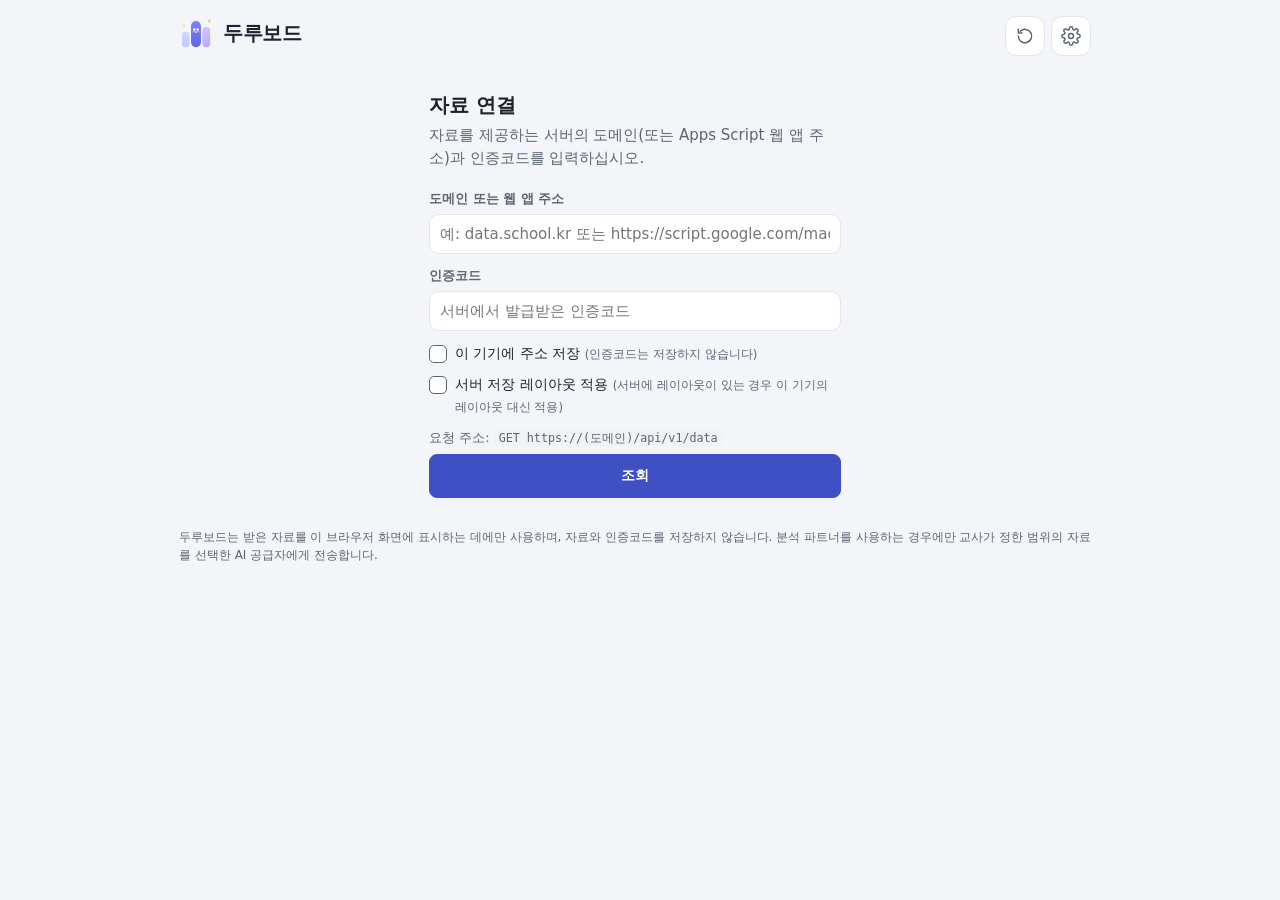
==== duruboard/index.html @ 3fbc967f "Add files via upload" ====
<!doctype html>
<html lang="ko">
<head>
  <meta charset="utf-8">
  <meta name="viewport" content="width=device-width, initial-scale=1, viewport-fit=cover">
  <meta name="referrer" content="no-referrer">
  <!-- 이 페이지의 스크립트는 같은 폴더의 파일만 실행하고, 자료 요청은 HTTPS(및 로컬 시험 주소)로만 보냅니다. -->
  <meta http-equiv="Content-Security-Policy"
        content="default-src 'self'; script-src 'self'; style-src 'self'; img-src 'self' data:; connect-src https: http://localhost:* http://127.0.0.1:*; object-src 'none'; base-uri 'none'; form-action 'none'">
  <title>두루보드</title>
  <link rel="icon" href="data:image/svg+xml,%3Csvg%20xmlns%3D%22http%3A//www.w3.org/2000/svg%22%20viewBox%3D%220%200%2048%2048%22%3E%3Crect%20x%3D%224%22%20y%3D%2222%22%20width%3D%2211%22%20height%3D%2222%22%20rx%3D%225.5%22%20fill%3D%22%23c6cdff%22/%3E%3Crect%20x%3D%2217%22%20y%3D%227%22%20width%3D%2214%22%20height%3D%2237%22%20rx%3D%227%22%20fill%3D%22%239ea6fc%22/%3E%3Crect%20x%3D%2233%22%20y%3D%2215%22%20width%3D%2211%22%20height%3D%2229%22%20rx%3D%225.5%22%20fill%3D%22%23c4b5fd%22/%3E%3Ccircle%20cx%3D%2221.6%22%20cy%3D%2219%22%20r%3D%221.7%22%20fill%3D%22%233d2280%22/%3E%3Ccircle%20cx%3D%2226.4%22%20cy%3D%2219%22%20r%3D%221.7%22%20fill%3D%22%233d2280%22/%3E%3Cpath%20d%3D%22M22.2%2022.4q1.8%201.8%203.6%200%22%20fill%3D%22none%22%20stroke%3D%22%233d2280%22%20stroke-width%3D%221.4%22%20stroke-linecap%3D%22round%22/%3E%3C/svg%3E">
  <link rel="stylesheet" href="style.css">
</head>
<body>
  <header class="app-header">
    <div class="brand">
      <svg class="brand-mark" viewBox="0 0 48 48" aria-hidden="true">
        <defs>
          <linearGradient id="bm1" x1="0" y1="0" x2="0" y2="1"><stop class="bm1a" offset="0"/><stop class="bm1b" offset="1"/></linearGradient>
          <linearGradient id="bm2" x1="0" y1="0" x2="0" y2="1"><stop class="bm2a" offset="0"/><stop class="bm2b" offset="1"/></linearGradient>
          <linearGradient id="bm3" x1="0" y1="0" x2="0" y2="1"><stop class="bm3a" offset="0"/><stop class="bm3b" offset="1"/></linearGradient>
        </defs>
        <rect class="bm-bar1" x="4" y="22" width="11" height="22" rx="5.5"/>
        <rect class="bm-bar2" x="17" y="7" width="14" height="37" rx="7"/>
        <rect class="bm-bar3" x="33" y="15" width="11" height="29" rx="5.5"/>
        <circle class="bm-eye" cx="21.6" cy="19" r="1.7"/>
        <circle class="bm-eye" cx="26.4" cy="19" r="1.7"/>
        <circle class="bm-cheek" cx="19.9" cy="22.2" r="1.2"/>
        <circle class="bm-cheek" cx="28.1" cy="22.2" r="1.2"/>
        <path class="bm-mouth" d="M22.2 22.4q1.8 1.8 3.6 0"/>
        <circle class="bm-spark" cx="43" cy="7" r="2"/>
        <circle class="bm-spark s2" cx="7" cy="14" r="1.5"/>
      </svg>
      <div>
        <h1>두루보드</h1>
      </div>
    </div>
    <!-- 자료를 불러온 뒤 우측 상단에 표시되는 버튼 -->
    <div id="fabs" class="fabs">
    <button type="button" id="btn-wipe" class="fab" aria-label="초기화" title="초기화">
      <svg viewBox="0 0 24 24" width="20" height="20" aria-hidden="true" fill="none" stroke="currentColor" stroke-width="1.8" stroke-linecap="round" stroke-linejoin="round"><path d="M4 12a8 8 0 1 0 2.4-5.7"/><path d="M4 4v4.5h4.5"/></svg>
    </button>
    <button type="button" id="btn-groups" class="fab" hidden aria-label="그룹 관리" title="그룹 관리">
      <svg viewBox="0 0 24 24" width="20" height="20" aria-hidden="true" fill="none" stroke="currentColor" stroke-width="1.8" stroke-linecap="round" stroke-linejoin="round"><path d="M3 7.5A2 2 0 0 1 5 5.5h4l2 2h8a2 2 0 0 1 2 2v8a2 2 0 0 1-2 2H5a2 2 0 0 1-2-2z"/><path d="M8 12.5h8M8 15.5h5"/></svg>
    </button>
    <button type="button" id="fab-export" class="fab" aria-label="레이아웃 설정" title="레이아웃 설정" aria-expanded="false" aria-controls="pop-export">
      <svg viewBox="0 0 24 24" width="20" height="20" aria-hidden="true" fill="none" stroke="currentColor" stroke-width="1.8" stroke-linecap="round" stroke-linejoin="round"><circle cx="12" cy="12" r="3"/><path d="M19.4 15a1.7 1.7 0 0 0 .3 1.8l.1.1a2 2 0 1 1-2.8 2.8l-.1-.1a1.7 1.7 0 0 0-1.8-.3 1.7 1.7 0 0 0-1 1.5V21a2 2 0 1 1-4 0v-.1a1.7 1.7 0 0 0-1.1-1.5 1.7 1.7 0 0 0-1.8.3l-.1.1a2 2 0 1 1-2.8-2.8l.1-.1a1.7 1.7 0 0 0 .3-1.8 1.7 1.7 0 0 0-1.5-1H3a2 2 0 1 1 0-4h.1a1.7 1.7 0 0 0 1.5-1.1 1.7 1.7 0 0 0-.3-1.8l-.1-.1a2 2 0 1 1 2.8-2.8l.1.1a1.7 1.7 0 0 0 1.8.3H9a1.7 1.7 0 0 0 1-1.5V3a2 2 0 1 1 4 0v.1a1.7 1.7 0 0 0 1 1.5 1.7 1.7 0 0 0 1.8-.3l.1-.1a2 2 0 1 1 2.8 2.8l-.1.1a1.7 1.7 0 0 0-.3 1.8V9a1.7 1.7 0 0 0 1.5 1H21a2 2 0 1 1 0 4h-.1a1.7 1.7 0 0 0-1.5 1z"/></svg>
    </button>
    <button type="button" id="fab" class="fab" hidden aria-label="자료 연결 및 요약" title="자료 연결 및 요약" aria-expanded="false" aria-controls="pop">
      <svg viewBox="0 0 24 24" width="22" height="22" aria-hidden="true" fill="none" stroke="currentColor" stroke-width="1.8" stroke-linecap="round">
        <ellipse cx="12" cy="6" rx="7" ry="2.6"></ellipse>
        <path d="M5 6v6c0 1.4 3.1 2.6 7 2.6s7-1.2 7-2.6V6"></path>
        <path d="M5 12v6c0 1.4 3.1 2.6 7 2.6s7-1.2 7-2.6v-6"></path>
      </svg>
      <span class="fab-dot" aria-hidden="true"></span>
    </button>
    </div>
  </header>

  <div id="pop-scrim" class="pop-scrim" hidden></div>
  <!-- 레이아웃 창 -->
  <div id="pop-export" class="pop" role="dialog" aria-label="레이아웃 설정" hidden>
    <section class="pop-sec">
      <div class="pop-head">
        <h2>레이아웃 설정</h2>
        <button type="button" id="ex-close" class="icon-btn" aria-label="닫기">×</button>
      </div>
      <div class="theme-row">
        <span class="field-label">화면 밝기</span>
        <div id="theme-seg" class="seg-theme" role="radiogroup" aria-label="화면 밝기">
          <button type="button" role="radio" data-mode="light" aria-checked="false">밝게</button>
          <button type="button" role="radio" data-mode="dark" aria-checked="false">어둡게</button>
          <button type="button" role="radio" data-mode="auto" aria-checked="true">자동</button>
        </div>
      </div>
      <div class="clr-sec">
        <div class="clr-head"><span class="field-label">그래프 기본 색상</span><button type="button" id="clr-reset" class="link">기본값으로</button></div>
        <div class="clr-line"><span class="clr-name">기본 색</span><div id="g-color-base" class="clr-pick" role="radiogroup" aria-label="기본 색"></div></div>
        <div class="clr-line"><span class="clr-name">강조 색</span><div id="g-color-point" class="clr-pick" role="radiogroup" aria-label="강조 색"></div></div>
        <p class="hint">강조 색은 최저값·최고값 강조에 쓰입니다. 개체마다 서식 단계에서 따로 정할 수도 있습니다.</p>
      </div>
    </section>
    <section class="pop-sec ai-sec">
      <div class="ai-sec-head"><h2>분석 파트너</h2><span class="ai-badge">AI</span></div>
      <p class="hint">외부 AI 모델을 연결하여 자료에 대해 질문하고 개체 제안을 받습니다. 인증 키는 저장하지 않으며 페이지를 닫으면 삭제됩니다.</p>
      <div class="ai-field">
        <span class="field-label">공급자</span>
        <div id="ai-prov" class="seg-theme ai-prov" role="radiogroup" aria-label="공급자"></div>
      </div>
      <label class="ai-field">
        <span class="field-label">모델</span>
        <span class="ai-model-row">
          <input id="ai-model" type="text" spellcheck="false" autocomplete="off" aria-label="모델명">
          <button type="button" id="ai-models" class="btn small">목록</button>
        </span>
      </label>
      <div id="ai-model-list" class="ai-model-list" hidden></div>
      <div class="ai-field" id="ai-key-field">
        <label class="field-label" for="ai-key">인증 키</label>
        <span class="ai-model-row">
          <input id="ai-key" type="password" spellcheck="false" autocomplete="off" placeholder="공급자에서 발급받은 API 키">
          <button type="button" id="ai-key-btn" class="btn small">저장</button>
        </span>
      </div>
      <label class="check ai-keep">
        <input id="ai-key-keep" type="checkbox">
        <span>이 탭을 닫을 때까지 유지 <small>(새로 고침해도 다시 입력하지 않음. 레이아웃 내보내기에는 포함되지 않음)</small></span>
      </label>
      <div class="ai-field">
        <span class="field-label">전송 자료</span>
        <div class="ai-send-row">
          <button type="button" id="ai-cols" class="btn small ai-cols-btn">열별 전송 설정</button>
          <span id="ai-send-sum" class="ai-send-sum"></span>
        </div>
      </div>
      <p id="ai-set-msg" class="msg" role="status" aria-live="polite"></p>
    </section>
    <section class="pop-sec ex-data">
      <h2>레이아웃 내보내기</h2>
      <p class="hint">선택한 개체의 구성을 JSON 파일로 저장합니다. 자료 값은 포함되지 않으며, 파일을 공유받은 사용자는 [레이아웃 불러오기]로 적용할 수 있습니다.</p>
      <div class="mini-actions">
        <button type="button" id="ex-all" class="link">전체 선택</button>
        <button type="button" id="ex-none" class="link">선택 해제</button>
      </div>
      <ul id="ex-list" class="ex-list"></ul>
      <label class="check ex-ai">
        <input id="ex-ai" type="checkbox" checked>
        <span class="ex-ai-t">분석 파트너 설정 함께 저장
          <span class="inc-row"><span class="inc-tag yes">포함</span><span class="inc-v">공급자 · 모델 · 열별 전송 설정</span></span>
          <span class="inc-row"><span class="inc-tag no">미포함</span><span class="inc-v">인증 키</span></span>
        </span>
      </label>
      <div class="actions">
        <button type="button" id="ex-file" class="btn small primary">JSON 파일 저장</button>
      </div>
      <p id="ex-msg" class="msg" role="status" aria-live="polite"></p>
    </section>
    <section class="pop-sec ex-data">
      <h2>레이아웃 불러오기</h2>
      <p class="hint">공유받은 레이아웃 파일에서 개체를 선택하여 현재 자료에 적용합니다.</p>
      <div class="actions">
        <button type="button" id="im-pick" class="btn small">파일 선택</button>
        <input id="in-layout" type="file" accept=".json,application/json" hidden>
      </div>
      <div id="im-box" hidden>
        <p id="im-file" class="sub"></p>
        <ul id="im-list" class="ex-list"></ul>
        <label class="check im-ai" id="im-ai-row" hidden>
          <input id="im-ai" type="checkbox" checked>
          <span>분석 파트너 설정 적용 <small id="im-ai-desc"></small></span>
        </label>
        <div class="actions">
          <button type="button" id="im-add" class="btn small primary">선택 개체 추가</button>
          <button type="button" id="im-replace" class="btn small">현재 레이아웃 교체</button>
        </div>
      </div>
      <p id="im-msg" class="msg" role="status" aria-live="polite"></p>
    </section>
  </div>

  <!-- 연결 버튼을 누르면 열리는 창 -->
  <div id="pop" class="pop" role="dialog" aria-label="자료 연결 및 요약" hidden>
    <section class="pop-sec">
      <div class="pop-head">
        <h2>현재 자료</h2>
        <button type="button" id="pop-close" class="icon-btn" aria-label="닫기">×</button>
      </div>
      <div id="pop-summary"></div>
      <div class="actions">
        <button type="button" id="btn-preview" class="btn small">원자료 보기</button>
        <button type="button" id="btn-refetch" class="btn small">다시 조회</button>
        <button type="button" id="btn-reset" class="btn small">레이아웃 초기화</button>
        <button type="button" id="btn-disconnect" class="btn small danger">연결 해제</button>
      </div>
    </section>
    <section class="pop-sec">
      <h2>새 자료 연결</h2>
      <div id="pop-slot"></div>
    </section>
  </div>

  <main>
    <!-- 첫 화면: 자료 연결 -->
    <section id="view-connect" class="connect-card" aria-labelledby="conn-title">
      <div id="connect-form-view">
        <h2 id="conn-title">자료 연결</h2>
        <p class="lead" id="conn-lead">자료를 제공하는 서버의 도메인(또는 Apps Script 웹 앱 주소)과 인증코드를 입력하십시오.</p>
        <div id="conn-slot">
          <div id="conn-form" class="conn-form">
            <label class="field conn-net">
              <span>도메인 또는 웹 앱 주소</span>
              <input id="in-domain" type="text" inputmode="url" spellcheck="false" autocomplete="off" placeholder="예: data.school.kr 또는 https://script.google.com/macros/s/…/exec">
            </label>
            <label class="field conn-net">
              <span>인증코드</span>
              <input id="in-code" type="password" spellcheck="false" autocomplete="off" placeholder="서버에서 발급받은 인증코드">
            </label>
            <label class="check conn-net">
              <input id="chk-save-domain" type="checkbox">
              <span>이 기기에 주소 저장 <small>(인증코드는 저장하지 않습니다)</small></span>
            </label>
            <label class="check">
              <input id="chk-server-layout" type="checkbox">
              <span>서버 저장 레이아웃 적용 <small>(서버에 레이아웃이 있는 경우 이 기기의 레이아웃 대신 적용)</small></span>
            </label>
            <p class="hint conn-net">요청 주소: <code id="req-preview">GET https://(도메인)/api/v1/data</code></p>
            <button type="button" id="btn-fetch" class="btn primary block">조회</button>
            <p id="msg" class="msg" role="status" aria-live="polite"></p>
          </div>
        </div>
      </div>
    </section>

    <!-- 보드 -->
    <section id="view-board" class="board-view" hidden aria-labelledby="board-title">
      <div class="board-head">
        <div class="bt-row"><h2 id="board-title"></h2><button type="button" id="btn-board-title" class="fx-btn" aria-label="보드 제목 수정" title="보드 제목 수정"><svg viewBox="0 0 24 24" width="16" height="16" aria-hidden="true" fill="none" stroke="currentColor" stroke-width="1.9" stroke-linecap="round" stroke-linejoin="round"><path d="M4 20h4L18.5 9.5a2.1 2.1 0 0 0-3-3L5 17v3"/><path d="M13.5 7.5l3 3"/></svg></button><button type="button" id="btn-board-info" class="fx-btn" aria-label="자료 정보" title="자료 정보" aria-expanded="false" aria-controls="board-sub"><svg viewBox="0 0 24 24" width="16" height="16" aria-hidden="true" fill="none" stroke="currentColor" stroke-width="1.9" stroke-linecap="round"><circle cx="12" cy="12" r="9"/><path d="M12 11v5.5"/><circle cx="12" cy="7.8" r=".6" fill="currentColor"/></svg></button></div>
        <div id="board-sub" class="sub" hidden><span id="board-sub-text"></span></div>
      </div>
      <div id="board" class="board"></div>
      <button type="button" id="btn-ai" class="add-fab second ai-fab" hidden aria-label="분석 파트너 열기·닫기" title="분석 파트너"><svg viewBox="0 0 24 24" aria-hidden="true"><path d="M12 3.5l1.9 4.6 4.6 1.9-4.6 1.9L12 16.5l-1.9-4.6L5.5 10l4.6-1.9z"/><path d="M18.5 15.5l.8 1.9 1.9.8-1.9.8-.8 1.9-.8-1.9-1.9-.8 1.9-.8z"/></svg></button>
      <div class="add-fabs" role="group" aria-label="추가">
        <button type="button" id="fab-add-group" class="add-fab second" aria-label="그룹 만들기" title="그룹 만들기"><svg viewBox="0 0 24 24" aria-hidden="true"><path d="M3 7.5A2 2 0 0 1 5 5.5h4l2 2h8a2 2 0 0 1 2 2v8a2 2 0 0 1-2 2H5a2 2 0 0 1-2-2z"/><path d="M12 11v5M9.5 13.5h5"/></svg><span>그룹</span></button>
        <button type="button" id="fab-add-item" class="add-fab" aria-label="개체 추가" title="개체 추가"><svg viewBox="0 0 24 24" aria-hidden="true"><path d="M12 5v14M5 12h14"/></svg><span>개체</span></button>
      </div>
    </section>
  </main>

  <footer class="app-footer">
    <p>두루보드는 받은 자료를 이 브라우저 화면에 표시하는 데에만 사용하며, 자료와 인증코드를 저장하지 않습니다. 분석 파트너를 사용하는 경우에만 교사가 정한 범위의 자료를 선택한 AI 공급자에게 전송합니다.</p>
  </footer>

  <!-- 그래프 만들기 -->
  <dialog id="dlg-chart" class="dialog builder">
    <div class="dialog-body">
      <div class="builder-head">
        <div class="bh-title">
          <h3 id="dlg-chart-title" title="제목 수정">개체 (1)</h3>
          <input id="cf-title" class="title-edit" type="text" autocomplete="off" maxlength="100" aria-label="제목" hidden>
          <button type="button" id="btn-title-edit" class="fx-btn" aria-label="제목 수정" title="제목 수정"><svg viewBox="0 0 24 24" width="16" height="16" aria-hidden="true" fill="none" stroke="currentColor" stroke-width="1.9" stroke-linecap="round" stroke-linejoin="round"><path d="M4 20h4L18.5 9.5a2.1 2.1 0 0 0-3-3L5 17v3"/><path d="M13.5 7.5l3 3"/></svg></button>
        </div>
        <span id="kind-name" class="kind-name" hidden>그래프 추가</span>
        <button type="button" id="btn-help" class="guide-btn"><svg class="q-ico" viewBox="0 0 24 24" aria-hidden="true"><circle cx="12" cy="12" r="9"/><path d="M9.7 9.4a2.4 2.4 0 0 1 4.6.8c0 1.6-2.3 2.1-2.3 3.5"/><circle class="q-dot" cx="12" cy="17" r="1"/></svg><span>사용 안내</span></button>
      </div>
      <div class="builder-grid">
        <nav id="step-nav" class="step-nav" aria-label="설정 단계"></nav>
        <div class="builder-controls" id="builder-controls">
          <div class="step" id="step-type" data-name="유형">
            <div class="step-head">
              <p class="step-q"><b>1</b> 유형</p>
              <button type="button" class="help-btn" data-help="type" aria-expanded="false" aria-label="유형 안내"><svg class="q-ico" viewBox="0 0 24 24" aria-hidden="true"><circle cx="12" cy="12" r="9"/><path d="M9.7 9.4a2.4 2.4 0 0 1 4.6.8c0 1.6-2.3 2.1-2.3 3.5"/><circle class="q-dot" cx="12" cy="17" r="1"/></svg></button>
            </div>
            <p class="help-text" id="help-type" hidden>그래프의 형태를 고릅니다. 세로 막대는 항목이 적을 때, 가로 막대는 항목이 많거나 이름이 길 때, 꺾은선은 순서가 있는 항목(1단원→6단원)의 흐름을 볼 때 적합합니다. 히스토그램은 값이 어느 구간에 몰려 있는지, 표는 값을 그대로, 명단은 해당 항목을 목록으로 보여 줍니다.</p>
            <div id="cf-type" class="chips type-chips"></div>
            <div id="cf-stype" class="st-cards" hidden></div>
          </div>

          <div class="step" id="step-item" data-name="X축">
            <div class="step-head">
              <p class="step-q"><b>2</b> <span class="ax-t" id="t-item">X축</span> <small class="ax-role">항목</small></p>
              <button type="button" class="help-btn" data-help="item" aria-expanded="false" aria-label="항목 축 안내"><svg class="q-ico" viewBox="0 0 24 24" aria-hidden="true"><circle cx="12" cy="12" r="9"/><path d="M9.7 9.4a2.4 2.4 0 0 1 4.6.8c0 1.6-2.3 2.1-2.3 3.5"/><circle class="q-dot" cx="12" cy="17" r="1"/></svg></button>
            </div>
            <p class="help-text" id="help-item" hidden>막대 하나가 무엇인지 고릅니다. 카드 아래의 회색 글자는 실제로 막대에 붙을 이름입니다. ‘학번별’은 학생마다, ‘반별’은 같은 반 학생을 묶어 반마다, ‘단원별’은 아래에서 고른 단원(예: 1단원~6단원)마다 막대 하나를 표시합니다. 축 이름은 그래프에 표시되는 이름이며, 비워 두면 자동으로 정해집니다.</p>
            <div class="field">
              <div class="field-head"><span class="field-label">항목 기준</span></div>
              <div id="cf-item" class="ib-cards" role="group" aria-label="항목 기준"></div>
              <p id="item-hint" class="by-hint"></p>
            </div>
            <div id="slot-xcols"></div>
            <div class="field">
              <div class="field-head"><span class="field-label">축 이름</span></div>
              <input id="cf-iname" type="text" autocomplete="off" maxlength="40" aria-label="항목 축 이름">
            </div>
            <div class="opt-row" id="opt-sort">
              <span class="opt-label">항목 순서</span>
              <div id="cf-sort" class="chips small-chips"></div>
            </div>
          </div>

          <div class="step" id="step-value" data-name="Y축">
            <div class="step-head">
              <p class="step-q"><b>3</b> <span class="ax-t" id="t-value">Y축</span> <small class="ax-role">값</small></p>
              <button type="button" class="help-btn" data-help="value" aria-expanded="false" aria-label="값 축 안내"><svg class="q-ico" viewBox="0 0 24 24" aria-hidden="true"><circle cx="12" cy="12" r="9"/><path d="M9.7 9.4a2.4 2.4 0 0 1 4.6.8c0 1.6-2.3 2.1-2.3 3.5"/><circle class="q-dot" cx="12" cy="17" r="1"/></svg></button>
            </div>
            <p class="help-text" id="help-value" hidden>그래프에서는 막대 높이로, 통계에서는 숫자 하나로 나타낼 값을 정합니다. 학번처럼 행을 X축에 놓았다면 여기서 계산에 쓸 열(예: 1단원~6단원)을 고르고, 열을 X축에 놓았다면 계산 방식만 고르면 됩니다(예: 입력률). ‘입력 칸 수’는 값이 들어 있는 칸, ‘미입력 칸 수’는 빈칸의 수이며, 0과 거짓도 입력된 값으로 봅니다.</p>
            <div id="slot-cols"></div>
            <div id="slot-method"></div>
            <div id="stat-opt" class="field" hidden></div>
            <div class="field">
              <div class="field-head"><span class="field-label" id="vname-label">축 이름</span></div>
              <input id="cf-vname" type="text" autocomplete="off" maxlength="40" aria-label="값 축 이름">
            </div>
          </div>

          <div class="step" id="step-cols" data-name="열 선택">
            <div class="step-head">
              <p class="step-q"><b id="n-cols" class="n-col">1</b> 열 선택</p>
              <button type="button" class="help-btn" data-help="cols" aria-expanded="false" aria-label="열 선택 안내"><svg class="q-ico" viewBox="0 0 24 24" aria-hidden="true"><circle cx="12" cy="12" r="9"/><path d="M9.7 9.4a2.4 2.4 0 0 1 4.6.8c0 1.6-2.3 2.1-2.3 3.5"/><circle class="q-dot" cx="12" cy="17" r="1"/></svg></button>
            </div>
            <p class="help-text" id="help-cols" hidden>계산에 사용할 열을 고릅니다. 예: 1단원~6단원. ‘전체 선택’은 학번·이름 같은 식별 열을 제외하고 선택합니다. 열을 길게 누르거나 마우스 오른쪽 단추를 누르면 자료형(수치·문자 등)을 변경할 수 있습니다.</p>
            <div class="field" id="step-usecols">
              <div class="field-head">
                <span class="field-label" id="usecols-label"><i class="lg col"></i>사용할 열</span>
                <span class="mini-actions"><button type="button" id="cf-all" class="link">전체 선택</button><button type="button" id="cf-none" class="link">선택 해제</button></span>
              </div>
              <div id="cf-cols" class="chips"></div>
            </div>
          </div>

          <div class="step" id="step-what" data-name="계산">
            <div class="step-head">
              <p class="step-q"><b id="n-what" class="n-out">2</b> 계산</p>
              <button type="button" class="help-btn" data-help="what" aria-expanded="false" aria-label="계산 안내"><svg class="q-ico" viewBox="0 0 24 24" aria-hidden="true"><circle cx="12" cy="12" r="9"/><path d="M9.7 9.4a2.4 2.4 0 0 1 4.6.8c0 1.6-2.3 2.1-2.3 3.5"/><circle class="q-dot" cx="12" cy="17" r="1"/></svg></button>
            </div>
            <p class="help-text" id="help-what" hidden>먼저 계산 방향을 고릅니다. ‘열마다’는 열(세로줄)마다 값 하나(예: 단원별 완료율), ‘행마다’는 행(가로줄)마다 값 하나(예: 학생별 진도율), ‘전체 하나로’는 선택한 모든 칸을 값 하나(예: 전체 진도율)로 계산합니다. 다음으로 계산 방식을 고릅니다. ‘입력 칸 수’는 값이 들어 있는 칸, ‘미입력 칸 수’는 빈칸의 수이며, 0과 거짓도 입력된 값으로 봅니다. 산출 범위로 상위·하위 일부나 기준값 이상·이하만 산출할 수 있습니다.</p>
            <div class="field" id="dir-field" hidden>
              <div class="field-head"><span class="field-label">계산 방향</span></div>
              <div id="cf-dir" class="dir-cards" role="group" aria-label="계산 방향"></div>
              <div id="row-by" class="row-by" hidden></div>
            </div>
            <div class="field calc-m">
              <div class="field-head"><span class="field-label">계산 방식</span></div>
              <div id="cf-method" class="chips" role="group" aria-label="계산 방식"></div>
              <p id="method-note" class="pr-note" hidden></p>
              <p id="method-ex" class="method-ex"></p>
            </div>
            <div id="cf-presets" hidden></div>
            <div class="field" id="range-sec">
              <div class="field-head"><span class="field-label">산출 범위</span><span class="field-hint">상위·하위 일부만 산출</span></div>
              <div id="cf-range" class="chips" role="group" aria-label="산출 범위">
                <button type="button" class="chip" data-id="all">전체</button>
                <button type="button" class="chip" data-id="top">상위</button>
                <button type="button" class="chip" data-id="bottom">하위</button>
                <button type="button" class="chip" data-id="le" title="기준값 이하">≤</button>
                <button type="button" class="chip" data-id="ge" title="기준값 이상">≥</button>
              </div>
              <div id="range-opt" class="range-opt" hidden>
                <input id="cf-range-n" type="text" inputmode="decimal" aria-label="범위 값">
                <span id="range-suffix" class="range-suffix"></span>
                <div id="range-unit" class="seg-mini" role="group" aria-label="단위"><button type="button" data-u="pct">%</button><button type="button" data-u="cnt">개</button></div>
              </div>
              <p id="range-desc" class="field-hint"></p>
            </div>
          </div>

          <div class="step" id="step-filter" data-name="조건">
            <div class="step-head">
              <p class="step-q"><b id="n-filter" class="n-out">3</b> 조건</p>
              <button type="button" class="help-btn" data-help="filter" aria-expanded="false" aria-label="조건 안내"><svg class="q-ico" viewBox="0 0 24 24" aria-hidden="true"><circle cx="12" cy="12" r="9"/><path d="M9.7 9.4a2.4 2.4 0 0 1 4.6.8c0 1.6-2.3 2.1-2.3 3.5"/><circle class="q-dot" cx="12" cy="17" r="1"/></svg></button>
            </div>
            <p class="help-text" id="help-filter" hidden>조건에 맞는 행만 골라 계산합니다. [조건 추가]를 누르고 기준 열을 고른 뒤, 문자 열은 값을 체크하고(예: 반 2-1), 숫자 열은 범위를 지정합니다(예: 정답률 0 ~ 70). 한 열에서 여러 값을 고르면 그중 하나라도 해당하는 행, 조건이 여러 개이면 모두 만족하는 행을 씁니다. 산출 범위로 계산 결과의 상위·하위 일부만 남길 수도 있습니다.</p>
            <div class="field">
              <div class="field-head"><span class="field-label">행 조건</span><span class="field-hint">조건에 맞는 행만 계산</span></div>
              <div id="cf-filter" class="filter"></div>
              <p id="cf-filter-sum" class="fsum"></p>
            </div>
            <div id="slot-range"></div>
          </div>

          <div class="step" id="step-style" data-name="서식">
            <div class="step-head">
              <p class="step-q"><b>5</b> 서식</p>
            </div>
            <div class="opt-row" id="opt-align">
              <span class="opt-label">값 정렬</span>
              <div id="cf-align" class="chips small-chips" role="group" aria-label="값 정렬"><button type="button" class="chip" data-id="left">왼쪽</button><button type="button" class="chip" data-id="center">가운데</button><button type="button" class="chip" data-id="right">오른쪽</button></div>
            </div>
            <div class="opt-row" id="opt-hl">
              <span class="opt-label">강조</span>
              <div id="cf-hl" class="chips small-chips" role="group" aria-label="강조"><button type="button" class="chip" data-id="none">없음</button><button type="button" class="chip" data-id="min">최저값</button><button type="button" class="chip" data-id="max">최고값</button></div>
            </div>
            <div class="opt-row" id="opt-width">
              <span class="opt-label">카드 너비</span>
              <div id="cf-width" class="chips small-chips"></div>
            </div>
            <div class="opt-row" id="opt-color">
              <span class="opt-label">색상</span>
              <div class="clr-rows">
                <div class="clr-line"><span class="clr-name">기본 색</span><div id="cf-color-base" class="clr-pick" role="radiogroup" aria-label="기본 색"></div></div>
                <div class="clr-line" id="cf-color-point-line"><span class="clr-name">강조 색</span><div id="cf-color-point" class="clr-pick" role="radiogroup" aria-label="강조 색"></div></div>
              </div>
            </div>
          </div>
        </div>

        <div id="vis-scrim" class="vis-scrim" hidden></div>
        <div id="builder-visual" class="builder-visual" data-pane="preview" data-collapsed="false">
          <div class="vis-tabs">
            <span class="vis-title">세부 설정</span>
            <span id="vis-sum" class="vis-sum"></span>
            <button type="button" id="vt-toggle" class="vis-toggle" aria-expanded="true" aria-label="세부 설정 접기">
              <svg viewBox="0 0 16 16" width="16" height="16" aria-hidden="true"><path d="M4 6l4 4 4-4" fill="none" stroke="currentColor" stroke-width="1.8" stroke-linecap="round" stroke-linejoin="round"></path></svg>
            </button>
          </div>
          <div class="pane-cap">
            <span class="pane-name">미리보기</span>
            <span id="pane-desc" class="pane-desc"></span>
          </div>
          <div class="vis-cols-wrap">
            <span class="vis-cols-label">열 선택</span>
            <div id="vis-cols" class="vis-cols" role="group" aria-label="열 선택"></div>
          </div>
          <div id="vp-schema" class="vis-pane">
            <p class="vis-label">자료 표</p>
            <ul class="legend">
              <li><i class="lg col"></i>선택한 열</li>
              <li id="lg-lab-item"><i class="lg lab"></i>기준 열</li>
              <li><i class="lg out"></i>집계 결과</li>
            </ul>
            <div class="schema-wrap"><div id="schema" class="schema"></div></div>
            <div id="schema-note" class="note info"><svg class="n-ico n-info" viewBox="0 0 24 24" aria-hidden="true"><circle cx="12" cy="12" r="9"/><path d="M12 11v5.5"/><circle class="n-dot" cx="12" cy="7.8" r="1"/></svg><svg class="n-ico n-warn" viewBox="0 0 24 24" aria-hidden="true"><path d="M10.3 4.2 2.9 17.5A2 2 0 0 0 4.6 20.5h14.8a2 2 0 0 0 1.7-3L13.7 4.2a2 2 0 0 0-3.4 0z"/><path d="M12 9.5v4.5"/><circle class="n-dot" cx="12" cy="17" r="1"/></svg><p id="schema-text" class="schema-text"></p></div>
            <div id="schema-foot" class="tgl-foot"><button type="button" id="btn-table" class="tbl-switch" aria-pressed="false"><svg viewBox="0 0 24 24" aria-hidden="true"><path d="M4 8h13"/><path d="M14 5l3 3-3 3"/><path d="M20 16H7"/><path d="M10 13l-3 3 3 3"/></svg><span id="btn-table-text">표로 전환</span></button></div>
          </div>
          <div id="vp-preview" class="vis-pane">
            <div class="pv-head">
              <p class="vis-label">결과</p>
              <div class="kind-seg" role="radiogroup" aria-label="개체 종류">
                <button type="button" id="kd-chart" role="radio" aria-checked="true">그래프</button>
                <button type="button" id="kd-stat" role="radio" aria-checked="false">통계</button>
              </div>
            </div>
            <div id="pv-box" class="pv-box"></div>
          </div>
        </div>
      </div>

      <p id="cf-error" class="msg error" role="alert"></p>
      <div class="dialog-actions">
        <button type="button" id="cf-cancel" class="btn">취소</button>
        <button type="button" id="cf-ok" class="btn primary">추가</button>
      </div>
    </div>
      <div id="col-pop" class="col-pop" role="dialog" aria-label="열 자료형 설정" hidden>
      <div class="cp-head">
        <strong id="cp-name"></strong>
        <button type="button" id="cp-close" class="icon-btn" aria-label="닫기">×</button>
      </div>
      <p class="cp-label">자료형</p>
      <div id="cp-types" class="cp-types" role="radiogroup" aria-label="자료형"></div>
      <label class="cp-switch">
        <span class="cp-switch-text"><span>식별 열</span><small id="cp-id-auto"></small></span>
        <input id="cp-id" type="checkbox" role="switch">
        <i aria-hidden="true"></i>
      </label>
      <button type="button" id="cp-reset" class="link cp-reset">자동 판정으로 되돌리기</button>
    </div>
  </dialog>

  <!-- 원자료 보기 -->
  <dialog id="dlg-preview" class="dialog wide">
    <div class="dialog-body">
      <h3>원자료 보기</h3>
      <p id="pv-sub" class="hint"></p>
      <div class="table-wrap"><table id="pv-table" class="table"></table></div>
      <div class="dialog-actions">
        <button type="button" id="pv-close" class="btn">닫기</button>
      </div>
    </div>
  </dialog>

  <!-- 사용 안내 -->
  <dialog id="dlg-help" class="dialog help-dlg" aria-labelledby="help-title">
    <div class="dialog-body">
      <h3 id="help-title">개체 추가 사용 안내</h3>
      <ol class="guide">
        <li><strong>열 선택</strong><span>계산에 사용할 열을 고릅니다. 예: 1단원~6단원</span></li>
        <li><strong>계산</strong><span>계산 방향(열마다·행마다·전체 하나로)과 방식(평균·합계·최댓값·최솟값·입력 칸 수·입력률·미입력 칸 수)을 고릅니다. 예: 학생별 진도율 = 행마다 · 입력률</span>
          <span class="guide-ex">‘학번별 입력률(%)’ → 학생마다 막대 하나, 입력된 단원의 비율(진도율)</span>
          <span class="guide-ex">‘열별 입력 칸 수’ → 단원마다 막대 하나, 입력한 학생 수</span></li>
        <li><strong>조건</strong><span>열별로 조건을 걸어 계산할 행을 고릅니다. 문자 열은 값 체크, 숫자 열은 범위 지정. 예: 반 2-1, 정답률 0 ~ 60.</span></li>
        <li><strong>표시</strong><span>막대·꺾은선·히스토그램·표·명단 중에서 고르고, 최저값·최고값을 강조할 수 있습니다. 명단은 행마다 계산에서 해당 행을 목록으로 보여 줍니다.</span></li>
        
      </ol>
      <div class="guide-box">
        <p><strong>표로 전환</strong> 미리보기 오른쪽 아래의 [표로 전환]을 누르면 그 자리에 자료 표가 표시되며, 선택한 열과 계산 결과가 색으로 구분됩니다. [그래프로 전환]·[통계로 전환]을 누르면 돌아갑니다.</p>
        <p><strong>용어</strong> 입력 칸: 값이 들어 있는 칸 · 미입력 칸: 빈칸 · 행: 가로줄(보통 학생 한 명) · 열: 세로줄(단원, 과제 등)</p>
      </div>
      <div class="dialog-actions">
        <button type="button" id="help-close" class="btn primary">확인</button>
      </div>
    </div>
  </dialog>

  <!-- 조회 결과 요약 -->
  <dialog id="dlg-summary" class="dialog summary-dlg" aria-labelledby="sum-dlg-title">
    <div class="dialog-body">
      <p class="eyebrow" id="sum-dlg-title">자료를 불러왔습니다</p>
      <div id="intro-summary"></div>
      <div class="dialog-actions">
        <button type="button" id="btn-summary-ok" class="btn primary">확인</button>
      </div>
    </div>
  </dialog>

  <!-- 개체 종류 선택 -->
  <dialog id="dlg-kind" class="dialog kind-dlg" aria-labelledby="kind-dlg-title">
    <div class="dialog-body">
      <h3 id="kind-dlg-title" tabindex="-1" autofocus>개체 추가</h3>
      <div class="kind-cards kc-gap">
        <button type="button" id="kc-chart" class="kind-card">
          <svg class="kc-art" viewBox="0 0 120 64" aria-hidden="true"><path class="kc-axis" d="M8 56h104"/><rect x="16" y="30" width="14" height="26" rx="2"/><rect x="38" y="14" width="14" height="42" rx="2"/><rect x="60" y="24" width="14" height="32" rx="2"/><rect x="82" y="8" width="14" height="48" rx="2"/></svg>
          <b>그래프</b>
          <span>항목별 값을 막대, 꺾은선 등으로 비교합니다.</span>
        </button>
        <button type="button" id="kc-stat" class="kind-card">
          <svg class="kc-art" viewBox="0 0 120 64" aria-hidden="true"><rect class="kc-box" x="14" y="6" width="92" height="52" rx="8"/><rect class="kc-line" x="26" y="16" width="34" height="5" rx="2.5"/><text x="26" y="44" class="kc-num">84.7%</text></svg>
          <b>통계</b>
          <span>비율·개수·평균처럼 숫자 하나로 요약합니다. 예: 전체 진도율 84.7%</span>
        </button>
      </div>
      <div class="dialog-actions">
        <button type="button" id="kc-cancel" class="btn">취소</button>
      </div>
    </div>
  </dialog>

  <!-- 대상 행: 열별 조건 선택 창 -->
  <dialog id="dlg-ff" class="dialog sheet-dlg" aria-labelledby="ff-title">
    <div class="dialog-body">
      <div class="sheet-grab" aria-hidden="true"></div>
      <h3 id="ff-title">조건</h3>
      <div id="ff-body" class="ff-body"></div>
      <div class="dialog-actions">
        <button type="button" id="ff-cancel" class="btn">취소</button>
        <button type="button" id="ff-ok" class="btn primary">적용</button>
      </div>
    </div>
  </dialog>

  <!-- 자료 규격 오류 -->
  <dialog id="dlg-spec" class="dialog spec-dlg" aria-labelledby="se-title">
    <div class="dialog-body">
      <div class="spec-head">
        <svg class="spec-ico" viewBox="0 0 24 24" aria-hidden="true"><path d="M10.3 4.2 2.9 17.5A2 2 0 0 0 4.6 20.5h14.8a2 2 0 0 0 1.7-3L13.7 4.2a2 2 0 0 0-3.4 0z"/><path d="M12 9.5v4.5"/><circle cx="12" cy="17" r="1"/></svg>
        <h3 id="se-title">자료 규격 오류</h3>
      </div>
      <p class="spec-lead">서버에 연결되었으나, 받은 응답이 두루보드 자료 규격에 맞지 않아 표시할 수 없습니다.</p>
      <dl class="spec-list">
        <dt>오류 내용</dt><dd id="se-reason"></dd>
        <dt>받은 응답</dt><dd id="se-got"></dd>
        <dt>요청 주소</dt><dd><code id="se-src"></code></dd>
        <dt>올바른 형식</dt><dd><code>{ "rows": [ { "학번": "30101", "1단원": "완료" }, … ] }</code></dd>
      </dl>
      <p class="spec-foot">서버 담당자에게 위 내용을 전달하십시오. 자세한 규격은 docs/API_SPEC.md에 있습니다.</p>
      <div class="dialog-actions">
        <button type="button" id="se-ok" class="btn primary">확인</button>
      </div>
    </div>
  </dialog>

  <!-- 확인 -->
  <dialog id="dlg-name" class="dialog name-dlg" aria-labelledby="nm-title">
    <div id="nm-form" class="dialog-body">
      <h3 id="nm-title">그룹 만들기</h3>
      <input id="nm-input" type="text" maxlength="30" autocomplete="off" aria-label="그룹 이름" placeholder="예: 정보과학">
      <p id="nm-msg" class="msg"></p>
      <div class="dialog-actions">
        <button type="button" id="nm-cancel" class="btn">취소</button>
        <button type="button" id="nm-ok" class="btn primary">확인</button>
      </div>
    </div>
  </dialog>

  <dialog id="dlg-groups" class="dialog groups-dlg" aria-labelledby="gm-title">
    <div class="dialog-body">
      <div class="pop-head">
        <h3 id="gm-title">그룹 관리</h3>
        <button type="button" id="gm-close" class="icon-btn" aria-label="닫기">×</button>
      </div>
      <p class="mv-sub">그룹은 최대 2단계까지 만들 수 있습니다. 예: 정보과학 › A반</p>
      <div id="gm-list" class="gm-list"></div>
      <div class="dialog-actions">
        <button type="button" id="gm-new" class="btn primary">＋ 그룹 만들기</button>
      </div>
    </div>
  </dialog>

  <dialog id="dlg-move" class="dialog sheet-dlg move-dlg" aria-labelledby="mv-title">
    <div class="dialog-body">
      <h3 id="mv-title">이동할 위치</h3>
      <p id="mv-sub" class="mv-sub"></p>
      <div id="mv-list" class="mv-list" role="listbox" aria-labelledby="mv-title"></div>
      <div class="dialog-actions">
        <button type="button" id="mv-new" class="btn">＋ 새 그룹</button>
        <button type="button" id="mv-cancel" class="btn">닫기</button>
      </div>
    </div>
  </dialog>

  <!-- 분석 파트너: 대화 -->
  <dialog id="dlg-ai" class="dialog ai-dlg" aria-labelledby="ai-title">
    <div class="ai-wrap">
      <div id="ai-resize" class="ai-resize" role="separator" aria-orientation="vertical" aria-label="분석 파트너 창 너비 조절 (좌우 화살표)" tabindex="0" title="끌어서 너비 조절 · 두 번 눌러 기본 너비"></div>
      <div class="ai-head">
        <div class="ai-head-t">
          <h3 id="ai-title">분석 파트너</h3>
          <span id="ai-who" class="ai-who"></span>
        </div>
        <button type="button" id="ai-clear" class="btn small">새 대화</button>
        <button type="button" id="ai-close" class="icon-btn" aria-label="닫기">×</button>
      </div>
      <div id="ai-log" class="ai-log" aria-live="polite"></div>
      <div class="ai-foot">
        <div id="ai-starters" class="ai-starters"></div>
        <div class="ai-input">
          <textarea id="ai-in" rows="1" maxlength="2000" placeholder="자료에 대해 질문하십시오" aria-label="질문 입력"></textarea>
          <button type="button" id="ai-send" class="ai-send-btn" aria-label="전송">
            <svg viewBox="0 0 24 24" width="18" height="18" aria-hidden="true" fill="none" stroke="currentColor" stroke-width="2" stroke-linecap="round" stroke-linejoin="round"><path d="M12 19V5M5.5 11.5L12 5l6.5 6.5"/></svg>
          </button>
        </div>
        <p class="ai-note">AI의 답변은 부정확할 수 있으므로 원자료로 확인하십시오.</p>
      </div>
    </div>
  </dialog>

  <!-- 분석 파트너: 열별 전송 설정 -->
  <dialog id="dlg-aicols" class="dialog aicols-dlg" aria-labelledby="ac-title">
    <div class="dialog-body">
      <div class="pop-head">
        <h3 id="ac-title">열별 전송 설정</h3>
        <button type="button" id="ac-close" class="icon-btn" aria-label="닫기">×</button>
      </div>
      <dl class="ac-legend">
        <div><dt>전송</dt><dd>값을 그대로 보냅니다.</dd></div>
        <div><dt>가명</dt><dd>값마다 고유 번호(예: ID-07)로 바꾸어 보냅니다. 답변에 나온 번호는 이 화면에서만 원래 값으로 복원합니다.</dd></div>
        <div><dt>제외</dt><dd>열 이름과 값을 모두 보내지 않습니다.</dd></div>
      </dl>
      <div class="mini-actions"><button type="button" id="ac-default" class="link">기본값으로</button><button type="button" id="ac-all" class="link">모두 전송</button><button type="button" id="ac-alias" class="link">모두 가명</button><button type="button" id="ac-drop" class="link">모두 제외</button></div>
      <div id="ac-list" class="ac-list"></div>
      <div class="dialog-actions">
        <button type="button" id="ac-ok" class="btn primary">확인</button>
      </div>
    </div>
  </dialog>

  <dialog id="dlg-confirm" class="dialog">
    <div class="dialog-body">
      <p id="cm-text"></p>
      <div class="dialog-actions">
        <button type="button" id="cm-cancel" class="btn">취소</button>
        <button type="button" id="cm-ok" class="btn primary">확인</button>
      </div>
    </div>
  </dialog>

  <script src="vendor/chart.umd.js"></script>
  <script src="app.js"></script>
</body>
</html>
---- duruboard/style.css ----
:root {
  --bg: #f6f7f9;
  --surface: #ffffff;
  --surface-2: #f0f2f5;
  --text: #1c2430;
  --text-2: #5b6573;
  --line: #dde1e7;
  --accent: #3f4fc4;
  --accent-text: #ffffff;
  --accent-soft: #eceefb;
  --danger: #c4372f;
  --ok: #1f8a4c;
  --fill: #3f4fc4;
  --empty: #d3d8df;
  --c-col: #3c4656;       /* 선택한 열 */
  --c-col-soft: #eaedf1;
  --c-label: #8a919c;     /* 막대 이름 */
  --c-label-soft: #f4f5f7;
  --c-out: #3f4fc4;       /* 계산 결과 */
  --c-out-soft: #eceefb;
  --on-c: #ffffff;
  --sky: #4a86e8;          /* 집계 방향 선택 */
  --sky-soft: #e7f0fd;
  --scroll: rgba(28, 36, 48, .22);
  --scroll-hover: rgba(28, 36, 48, .38);
  --radius: 10px;
  --shadow: 0 1px 2px rgba(20, 30, 45, .06), 0 2px 8px rgba(20, 30, 45, .05);
  color-scheme: light;
}
@media (prefers-color-scheme: dark) {
  :root:not([data-theme="light"]) {
    --bg: #12161c;
    --surface: #1a2029;
    --surface-2: #222a35;
    --text: #e6e9ee;
    --text-2: #9aa4b2;
    --line: #2e3744;
    --accent: #8d98ee;
    --accent-text: #0e1420;
    --accent-soft: #262c4d;
    --danger: #ef7a72;
    --ok: #5cc98a;
    --fill: #8d98ee;
    --empty: #3a4452;
    --shadow: none;
    --c-col: #c3cad5; --c-col-soft: #262d38;
    --c-label: #7e8794; --c-label-soft: #20262f;
    --c-out: #8d98ee; --c-out-soft: #262c4d;
    --on-c: #10141c;
    --sky: #7aa8f2; --sky-soft: #1e2d47;
    --scroll: rgba(230, 233, 238, .22); --scroll-hover: rgba(230, 233, 238, .38);
    color-scheme: dark;
  }
}
:root[data-theme="dark"] {
  --bg: #12161c; --surface: #1a2029; --surface-2: #222a35; --text: #e6e9ee; --text-2: #9aa4b2;
  --line: #2e3744; --accent: #8d98ee; --accent-text: #0e1420; --accent-soft: #262c4d;
  --danger: #ef7a72; --ok: #5cc98a; --fill: #8d98ee; --empty: #3a4452; --shadow: none;
  --c-col: #c3cad5; --c-col-soft: #262d38; --c-label: #7e8794; --c-label-soft: #20262f;
  --c-out: #8d98ee; --c-out-soft: #262c4d; --on-c: #10141c;
  --sky: #7aa8f2; --sky-soft: #1e2d47;
  --scroll: rgba(230, 233, 238, .22); --scroll-hover: rgba(230, 233, 238, .38);
  color-scheme: dark;
}

* { box-sizing: border-box; }
html { -webkit-text-size-adjust: 100%; }
body {
  margin: 0;
  background: var(--bg);
  color: var(--text);
  font-family: "Pretendard", "Apple SD Gothic Neo", "Malgun Gothic", system-ui, sans-serif;
  font-size: 15px;
  line-height: 1.55;
}
h1, h2, h3 { margin: 0; line-height: 1.3; }
code { font-family: ui-monospace, Consolas, monospace; font-size: .9em; background: var(--surface-2); padding: 1px 5px; border-radius: 4px; word-break: break-all; }
small { color: var(--text-2); font-weight: normal; }
[hidden] { display: none !important; }

.app-header, main, .app-footer {
  max-width: 1200px; margin: 0 auto;
  padding-left: max(16px, env(safe-area-inset-left, 0px));
  padding-right: max(16px, env(safe-area-inset-right, 0px));
}
.app-header { padding-top: 22px; padding-bottom: 14px; }
.brand { display: flex; align-items: center; gap: 12px; }
.brand-mark {
  width: 36px; height: 36px; border-radius: 9px; flex: none;
  background:
    linear-gradient(var(--accent), var(--accent)) 7px 20px / 5px 9px no-repeat,
    linear-gradient(var(--accent), var(--accent)) 15px 13px / 5px 16px no-repeat,
    linear-gradient(var(--accent), var(--accent)) 23px 7px / 5px 22px no-repeat,
    var(--accent-soft);
}
.brand h1 { font-size: 22px; letter-spacing: -.01em; }
.tagline { margin: 0; color: var(--text-2); font-size: 13px; }

.sub { margin: 2px 0 0; color: var(--text-2); font-size: 13px; }
.actions { display: flex; flex-wrap: wrap; gap: 6px; }


.field { display: flex; flex-direction: column; gap: 5px; margin-bottom: 12px; min-width: 0; }
.field > span { font-size: 13px; font-weight: 600; color: var(--text-2); }
.field-row { display: flex; flex-wrap: wrap; gap: 10px; align-items: flex-end; }
.field-row .field { flex: 1 1 220px; }
.field-row > .btn { margin-bottom: 12px; }
.field-row.two .field { flex: 1 1 140px; }

input[type="text"], input[type="password"], select {
  font: inherit; color: var(--text); background: var(--surface);
  border: 1px solid var(--line); border-radius: 8px; padding: 8px 10px; width: 100%;
}
input:focus-visible, select:focus-visible, button:focus-visible {
  outline: 2px solid var(--accent); outline-offset: 2px;
}

.btn {
  font: inherit; font-size: 14px; cursor: pointer; white-space: nowrap;
  border: 1px solid var(--line); background: var(--surface); color: var(--text);
  padding: 7px 14px; border-radius: 8px;
}
.btn:hover { background: var(--surface-2); }
.btn.primary { background: var(--accent-fill); border-color: var(--accent-fill); color: var(--accent-fill-text); font-weight: 600; }
.btn.primary:hover { filter: brightness(1.06); }
.btn.danger { color: var(--danger); }
.btn.small { padding: 3px 9px; font-size: 13px; }
.btn:disabled { opacity: .5; cursor: default; }
.link { border: 0; background: none; color: var(--accent); font: inherit; font-size: 13px; cursor: pointer; padding: 0; }

.check { display: flex; align-items: flex-start; gap: 8px; font-size: 14px; cursor: pointer; margin: 2px 0 10px; }
.check input { margin-top: 4px; }
.hint { color: var(--text-2); font-size: 13px; margin: 4px 0 0; }


.msg { margin: 10px 0 0; font-size: 14px; min-height: 1em; }
.msg:empty { display: none; }
.msg.error { color: var(--danger); }
.msg.ok { color: var(--ok); }

.key-list { list-style: none; margin: 10px 0 0; padding: 0; display: grid; grid-template-columns: repeat(auto-fill, minmax(190px, 1fr)); gap: 8px; }
.key-item { border: 1px solid var(--line); border-radius: 8px; padding: 8px 10px; background: var(--surface); }
.key-top { display: flex; align-items: center; gap: 6px; min-width: 0; }
.key-type { font-size: 11px; padding: 0 5px; border-radius: 4px; background: var(--surface-2); color: var(--text-2); flex: none; }
.key-name { font-weight: 600; overflow: hidden; text-overflow: ellipsis; white-space: nowrap; }
.key-bar { height: 6px; border-radius: 3px; background: var(--empty); margin: 7px 0 3px; overflow: hidden; }
.key-bar > i { display: block; height: 100%; background: var(--fill); }
.key-stat { font-size: 12px; color: var(--text-2); }

.card { border: 1px solid var(--line); border-radius: var(--radius); background: var(--surface); padding: 14px; min-width: 0; display: flex; flex-direction: column; }
.card.w2 { grid-column: span 2; }
.card-head { display: flex; align-items: flex-start; justify-content: space-between; gap: 8px; margin-bottom: 4px; }
.card-head h3 { font-size: 15px; overflow-wrap: anywhere; }
.card-desc { color: var(--text-2); font-size: 12px; margin: 0 0 8px; }
.card-tools { display: flex; gap: 4px; flex: none; }
.card-tools .btn { padding: 2px 8px; font-size: 12px; }
.chart-box { position: relative; height: 300px; }
.card.w2 .chart-box { height: 340px; }
.card-warn { color: var(--danger); font-size: 13px; margin: 6px 0; }

.table-wrap { overflow: auto; max-height: 340px; border: 1px solid var(--line); border-radius: 8px; }
.dialog .table-wrap { max-height: 60vh; }
.table { border-collapse: collapse; width: 100%; font-size: 13px; }
.table th, .table td { padding: 6px 10px; border-bottom: 1px solid var(--line); text-align: left; white-space: nowrap; }
.table th { position: sticky; top: 0; background: var(--surface-2); font-weight: 600; }
.table td.num { text-align: right; font-variant-numeric: tabular-nums; }
.table td.blank { color: var(--text-2); }

.dialog {
  border: 1px solid var(--line); border-radius: 12px; padding: 0; width: min(560px, calc(100vw - 32px));
  background: var(--surface); color: var(--text); box-shadow: 0 10px 40px rgba(0, 0, 0, .25);
}
.dialog.wide { width: min(1000px, calc(100vw - 32px)); }
.dialog::backdrop { background: rgba(10, 15, 25, .45); }
.dialog-body { padding: 20px; max-height: calc(100vh - 40px); overflow: auto; }
.dialog h3 { font-size: 17px; margin-bottom: 14px; }
.dialog-actions { display: flex; justify-content: flex-end; gap: 8px; margin-top: 16px; }

.seg { display: flex; flex-wrap: wrap; gap: 6px; }
.seg button {
  font: inherit; font-size: 14px; border: 1px solid var(--line); background: var(--surface); color: var(--text);
  padding: 6px 12px; border-radius: 8px; cursor: pointer;
}
.seg button[aria-checked="true"] { border-color: var(--accent); background: var(--accent-soft); color: var(--accent); font-weight: 600; }
.mini-actions { display: flex; gap: 12px; }
.check-grid { display: grid; grid-template-columns: repeat(auto-fill, minmax(150px, 1fr)); gap: 4px 12px; max-height: 190px; overflow: auto; border: 1px solid var(--line); border-radius: 8px; padding: 8px 10px; }
.check-grid label { display: flex; gap: 6px; align-items: center; font-size: 14px; min-width: 0; }
.check-grid label span { overflow: hidden; text-overflow: ellipsis; white-space: nowrap; }

.app-footer { color: var(--text-2); font-size: 12px; padding-bottom: 28px; }

@media all {
    .card.w2 { grid-column: auto; }
  .chart-box, .card.w2 .chart-box { height: 260px; }
}

  width: 100%; display: flex; flex-wrap: wrap; align-items: center; gap: 4px 10px; text-align: left;
  font: inherit; font-size: 13px; color: var(--text); background: var(--surface);
  border: 1px solid var(--line); border-radius: 6px; padding: 6px 10px; cursor: pointer;
}

/* ───── 첫 화면: 자료 연결 ───── */
.connect-card {
  max-width: 560px; margin: 28px auto 40px;
  background: var(--surface); border: 1px solid var(--line); border-radius: 14px;
  box-shadow: var(--shadow); padding: 24px;
  transform-origin: top right;
}
.connect-card h2 { font-size: 20px; text-wrap: balance; }
.lead { margin: 6px 0 18px; color: var(--text-2); }
.eyebrow { margin: 0 0 10px; font-size: 13px; font-weight: 600; color: var(--ok); letter-spacing: .02em; }
.connect-card.collapse {
  transform: translate(var(--dx, 0), var(--dy, 0)) scale(.06);
  opacity: 0;
  transition: transform .42s cubic-bezier(.55, 0, .25, 1), opacity .42s ease-in;
}
.btn.block { width: 100%; padding: 10px 14px; margin-top: 6px; }

/* ───── 우측 상단 버튼 ───── */
.fabs {
  position: fixed; z-index: 50; display: flex; gap: 8px;
  top: calc(env(safe-area-inset-top, 0px) + 18px);
  right: max(16px, env(safe-area-inset-right, 0px));
}
.fab {
  position: relative; width: 48px; height: 48px; border-radius: 50%;
  display: grid; place-items: center; cursor: pointer;
  background: var(--surface); color: var(--accent); border: 1px solid var(--line);
  box-shadow: 0 4px 14px rgba(20, 30, 45, .14);
}
.fab:hover, .fab[aria-expanded="true"] { background: var(--accent-soft); border-color: var(--accent); }
.fab-dot { position: absolute; top: 7px; right: 7px; width: 9px; height: 9px; border-radius: 50%; background: var(--ok); border: 2px solid var(--surface); }
.fab.appear { animation: fab-in .45s cubic-bezier(.2, 1.4, .4, 1); }
@keyframes fab-in { from { transform: scale(.3); opacity: 0; } to { transform: scale(1); opacity: 1; } }

/* ───── 우측 상단 창 ───── */
.pop {
  position: fixed; z-index: 49;
  top: calc(env(safe-area-inset-top, 0px) + 76px);
  right: max(16px, env(safe-area-inset-right, 0px));
  width: min(440px, calc(100vw - 32px)); max-height: calc(100vh - 96px); overflow: auto;
  background: var(--surface); border: 1px solid var(--line); border-radius: 12px;
  box-shadow: 0 12px 40px rgba(10, 15, 25, .22);
}
.pop-sec { padding: 16px; display: grid; gap: 10px; }
.pop-sec + .pop-sec { border-top: 1px solid var(--line); }
.pop-sec h2 { font-size: 15px; }
.pop-head { display: flex; align-items: center; justify-content: space-between; }
.icon-btn { border: 0; background: none; color: var(--text-2); font-size: 22px; line-height: 1; cursor: pointer; padding: 0 4px; border-radius: 6px; }
.icon-btn:hover { color: var(--text); background: var(--surface-2); }
.pop .field, .pop .check { margin-bottom: 0; }
.pop .conn-form { display: grid; gap: 10px; }

/* 요약 */
.sum-title { font-size: 16px; }
.sum-note { margin: 2px 0 0; font-size: 12px; color: var(--text-2); }
.pop .key-list, #intro-summary .key-list { grid-template-columns: repeat(auto-fill, minmax(160px, 1fr)); }
.key-rate { margin-left: auto; font-size: 12px; color: var(--text-2); font-variant-numeric: tabular-nums; }
#intro-summary .sub { margin-top: 4px; }

/* ───── 보드 (바깥 테두리 없음) ───── */
.board-view { padding-top: 6px; }
.board-head { margin-bottom: 14px; padding-right: 120px; }
.board-head h2 { font-size: 20px; text-wrap: balance; }
.board { display: grid; grid-template-columns: repeat(2, minmax(0, 1fr)); gap: 16px; align-items: start; }
.add-tile {
  min-height: 140px; border: 2px dashed var(--line); border-radius: var(--radius);
  background: transparent; color: var(--text-2); font: inherit; cursor: pointer;
  display: flex; flex-direction: column; align-items: center; justify-content: center; gap: 4px;
}
.add-tile:hover, .add-tile:focus-visible { border-color: var(--accent); color: var(--accent); background: var(--accent-soft); }
.add-tile.first { grid-column: 1 / -1; min-height: 240px; }
.add-plus { font-size: 30px; line-height: 1; font-weight: 300; }
.add-label { font-weight: 600; }
.add-hint { font-size: 13px; }

/* 내보내기 */
.ex-list { list-style: none; margin: 0; padding: 8px 10px; display: grid; gap: 2px; max-height: 220px; overflow: auto; border: 1px solid var(--line); border-radius: 8px; }
.ex-list .check { margin: 0; }
.ex-text { width: 100%; height: 160px; font: 12px/1.4 ui-monospace, Consolas, monospace; color: var(--text); background: var(--surface-2); border: 1px solid var(--line); border-radius: 8px; padding: 8px; resize: vertical; }

@media all {
  .board { grid-template-columns: minmax(0, 1fr); }
  .add-tile.first { grid-column: auto; }
  .board-head { padding-right: 0; }
  .connect-card { padding: 18px; margin-top: 12px; }
}
@media (prefers-reduced-motion: reduce) {
  .fab.appear { animation: none; }
  .connect-card.collapse { transition: none; }
}

/* ───── 그래프 만들기 창 ───── */
.dialog.builder { width: min(1080px, calc(100vw - 32px)); }
.builder-grid { display: grid; grid-template-columns: minmax(0, 1fr) minmax(0, 1.2fr); gap: 24px; align-items: start; }
.builder-controls { display: grid; grid-template-columns: minmax(0, 1fr); gap: 18px; min-width: 0; }
.builder-visual { display: grid; grid-template-columns: minmax(0, 1fr); gap: 8px; min-width: 0; position: sticky; top: 0; }
.step { display: grid; gap: 8px; }
.step-q { margin: 0; font-weight: 600; display: flex; align-items: center; gap: 8px; flex-wrap: wrap; }
.step-q b {
  display: inline-grid; place-items: center; width: 22px; height: 22px; border-radius: 50%;
  background: var(--accent-fill); color: var(--accent-fill-text); font-size: 12px;
}
.step-q .mini-actions { margin-left: auto; font-weight: normal; }

.mode-cards { display: grid; grid-template-columns: 1fr 1fr; gap: 10px; }
.mode-card {
  display: grid; justify-items: start; gap: 4px; text-align: left; cursor: pointer;
  font: inherit; color: var(--text); background: var(--surface);
  border: 1.5px solid var(--line); border-radius: 10px; padding: 12px;
}
.mode-card:hover { border-color: var(--accent); }
.mode-card[aria-pressed="true"] { border-color: var(--accent); background: var(--accent-soft); }
.mode-card svg .g { fill: var(--surface-2); stroke: var(--line); }
.mode-card svg .hl { fill: var(--accent); opacity: .28; }
.mode-card svg .ar { fill: none; stroke: var(--accent); stroke-width: 2.2; stroke-linecap: round; stroke-linejoin: round; }
.mc-title { font-weight: 700; font-size: 15px; }
.mc-desc { font-size: 12px; color: var(--text-2); line-height: 1.45; }

.chips { display: flex; flex-wrap: wrap; gap: 6px; }
.chip {
  font: inherit; font-size: 14px; cursor: pointer; display: inline-flex; align-items: center; gap: 6px;
  border: 1px solid var(--line); background: var(--surface); color: var(--text);
  padding: 5px 12px; border-radius: 999px;
}
.chip small { font-size: 11px; color: var(--text-2); }
.chip:hover { border-color: var(--accent); }
.chip[aria-pressed="true"] { background: var(--accent-fill); border-color: var(--accent-fill); color: var(--accent-fill-text); font-weight: 600; }
.chip[aria-pressed="true"] small { color: inherit; opacity: .8; }

.step.more { border-top: 1px solid var(--line); padding-top: 12px; }
.step.more summary { cursor: pointer; color: var(--text-2); font-size: 14px; }
.more-body { display: grid; gap: 10px; margin-top: 10px; }

.vis-label { margin: 0; font-size: 13px; font-weight: 600; color: var(--text-2); }

/* 표 모양 그림 */
.schema-wrap { overflow-x: auto; background: var(--surface-2); border-radius: 10px; padding: 12px; }
.schema { display: grid; gap: 3px; min-width: 280px; font-size: 12px; }
.sc { min-height: 26px; border-radius: 4px; display: flex; align-items: center; justify-content: center; padding: 0 6px; overflow: hidden; white-space: nowrap; text-overflow: ellipsis; min-width: 0; }
.sc.h { font-weight: 600; min-height: 30px; }
.sc.h.sel { background: var(--accent-fill); color: var(--accent-fill-text); }
.sc.h.lab { background: var(--surface); border: 1.5px solid var(--text-2); color: var(--text); flex-direction: column; gap: 0; line-height: 1.2; padding: 3px 6px; }
.sc.h.lab .tag { font-size: 10px; font-weight: 600; color: var(--accent); }
.sc.h.dim { background: transparent; border: 1px dashed var(--line); color: var(--text-2); font-weight: normal; }
.sc.h.out-h, .sc.out-h { background: transparent; }
.sc.c.sel.fill { background: var(--accent-soft); color: var(--text); }
.sc.c.sel.empty { background: var(--surface); border: 1px dashed var(--empty); }
.sc.c.sel.more { background: var(--accent-soft); color: var(--text-2); }
.sc.c.lab { background: var(--surface); color: var(--text); justify-content: flex-start; }
.sc.c.dim { background: var(--surface); opacity: .5; }
.sc.c.gap, .sc.out.gap { min-height: 16px; color: var(--text-2); background: transparent; }
.sc.out { justify-content: flex-start; gap: 6px; }
.sc.foot { flex-direction: column; gap: 2px; min-height: 48px; justify-content: flex-start; }
.arrow { color: var(--accent); font-weight: 700; font-size: 15px; line-height: 1; }
.pill { background: var(--accent-fill); color: var(--accent-fill-text); border-radius: 999px; padding: 1px 8px; font-weight: 700; font-variant-numeric: tabular-nums; }
.pill.ghost { background: var(--accent-soft); color: var(--text-2); }
.schema-text { margin: 0; font-size: 14px; line-height: 1.6; }
.schema-text.error { color: var(--danger); }

.pv-box { border: 1px solid var(--line); border-radius: 10px; padding: 10px; min-height: 120px; max-height: 460px; overflow-y: auto; min-width: 0; }
.chart-box.small { height: 240px; }
.pv-empty { color: var(--text-2); text-align: center; margin: 40px 0; }

.dir-badge { display: inline-block; font-size: 11px; font-weight: 600; padding: 0 6px; border-radius: 4px; background: var(--accent-soft); color: var(--accent); margin-right: 2px; }

@media all {
  .builder-grid { grid-template-columns: minmax(0, 1fr); }
  .builder-visual { position: static; }
}

/* 미리보기 전환 탭: 좁은 화면에서만 표시 */
.vis-tabs { display: none; }
.vis-pane { display: grid; grid-template-columns: minmax(0, 1fr); gap: 8px; min-width: 0; }
.sum-keys summary { cursor: pointer; font-size: 13px; color: var(--text-2); padding: 4px 0; }
.sum-keys[open] summary { margin-bottom: 8px; }

/* ───── 역할별 색: 선택한 열 / 막대 이름 / 계산 결과 ───── */
.lg { display: inline-block; width: 10px; height: 10px; border-radius: 3px; vertical-align: -1px; margin-right: 5px; }
.lg.col { background: var(--c-col); }
.lg.lab { background: var(--c-label); }
.lg.out { background: var(--c-out); }
.legend { list-style: none; margin: 0; padding: 0; display: flex; flex-wrap: wrap; gap: 4px 14px; font-size: 12px; color: var(--text-2); }
.step-q b.n-col { background: var(--c-col); color: var(--on-c); }
.step-q b.n-out { background: var(--c-out); color: var(--on-c); }
#cf-cols .chip[aria-pressed="true"] { background: var(--c-col); border-color: var(--c-col); color: var(--on-c); }
#cf-cols .chip:hover { border-color: var(--c-col); }
#cf-measure .chip[aria-pressed="true"] { background: var(--c-out); border-color: var(--c-out); color: var(--on-c); }
#cf-measure .chip:hover { border-color: var(--c-out); }
.label-select { border: 1.5px solid var(--c-label); background: var(--c-label-soft); }
.sc.h.sel { background: var(--c-col); color: var(--on-c); }
.sc.c.sel.fill { background: var(--c-col-soft); }
.sc.c.sel.more { background: var(--c-col-soft); }
.sc.c.sel.empty { border-color: var(--c-col); opacity: .7; }
.sc.h.lab { border-color: var(--c-label); background: var(--c-label-soft); }
.sc.h.lab .tag { color: var(--c-label); }
.sc.c.lab { background: var(--c-label-soft); }
.arrow { color: var(--c-out); }
.pill { background: var(--c-out); color: var(--on-c); }
.pill.ghost { background: var(--c-out-soft); color: var(--text-2); }

/* 구조·미리보기 영역: 입력 영역과 구분되는 독립 영역 */
.builder-visual {
  background: var(--surface-2); border: 1px solid var(--line); border-radius: 12px; padding: 14px;
}
.builder-visual .schema-wrap { background: var(--surface); }
.builder-visual .pv-box { background: var(--surface); }
.vis-label { font-size: 14px; color: var(--text); }
.vis-label small { font-weight: normal; color: var(--text-2); margin-left: 4px; }
.vis-tabs { display: none; }
.vis-toggle { display: none; }

/* ───── 휴대전화 ───── */
@media all {
  /* 그래프 만들기: 전체 화면. 위쪽은 1·2·3 입력, 아래쪽은 구조·미리보기 영역(접기 가능), 맨 아래 버튼 */
  .dialog.builder {
    width: 100vw; max-width: 100vw; height: 100dvh; max-height: 100dvh;
    margin: 0; border: 0; border-radius: 0;
  }
  .dialog.builder .dialog-body {
    height: 100%; max-height: none; padding: 0; overflow: hidden;
    display: flex; flex-direction: column;
  }
  .dialog.builder h3 {
    margin: 0; padding: calc(env(safe-area-inset-top, 0px) + 12px) 16px 10px;
    border-bottom: 1px solid var(--line);
  }
  .dialog.builder .builder-grid { display: contents; }
  .dialog.builder .builder-controls {
    flex: 1; min-height: 0; overflow-y: auto;
    padding: 14px max(16px, env(safe-area-inset-right, 0px)) 18px max(16px, env(safe-area-inset-left, 0px));
  }
  .dialog.builder .builder-visual {
    position: static; flex: none; border-radius: 16px 16px 0 0; border-width: 1px 0 0;
    padding: 8px max(16px, env(safe-area-inset-right, 0px)) 10px max(16px, env(safe-area-inset-left, 0px));
    box-shadow: 0 -6px 18px rgba(20, 30, 45, .10);
  }
  .vis-tabs { display: flex; align-items: center; gap: 8px; }
  .vis-seg { flex: 1; display: flex; background: var(--surface); border: 1px solid var(--line); border-radius: 9px; padding: 3px; }
  .vis-seg button {
    flex: 1; border: 0; background: transparent; color: var(--text-2); font: inherit; font-size: 14px;
    padding: 6px 0; border-radius: 6px; cursor: pointer;
  }
  .vis-seg button[aria-selected="true"] { background: var(--text); color: var(--surface); font-weight: 600; }
  .vis-toggle {
    display: grid; place-items: center; width: 38px; height: 36px; flex: none; cursor: pointer;
    border: 1px solid var(--line); background: var(--surface); color: var(--text); border-radius: 9px;
  }
  .builder-visual[data-collapsed="true"] .vis-toggle svg { transform: rotate(180deg); }
  .builder-visual[data-collapsed="true"] .vis-pane { display: none !important; }
  .builder-visual[data-pane="schema"] #vp-preview,
  .builder-visual[data-pane="preview"] #vp-schema { display: none; }
  .vis-pane { margin-top: 8px; max-height: 40dvh; overflow-y: auto; }
  .vis-label { display: none; }
  .schema-wrap { padding: 8px; }
  .schema { min-width: 0; font-size: 11px; }
  .sc { min-height: 24px; padding: 0 3px; }
  .sc.foot { min-height: 42px; }
  .schema-text { font-size: 13px; }
  .pv-box { max-height: none; }
  .chart-box.small { height: 200px; }
  .dialog.builder #cf-error { margin: 0; padding: 0 16px; background: var(--surface-2); }
  .dialog.builder .dialog-actions {
    margin: 0; padding: 10px max(16px, env(safe-area-inset-right, 0px)) calc(env(safe-area-inset-bottom, 0px) + 10px) 16px;
    border-top: 1px solid var(--line); background: var(--surface-2);
  }
  .dialog.builder .dialog-actions .btn { flex: 1; padding: 11px 0; }

  .mode-card { padding: 10px; }
  .mc-desc { font-size: 11.5px; }
  .chip { padding: 7px 12px; }
  .card-tools .btn { padding: 5px 9px; font-size: 13px; }
  .card { padding: 12px; }
  .pop { top: calc(env(safe-area-inset-top, 0px) + 74px); max-height: calc(100dvh - 90px); }
}

/* 칸 읽기·모으기 */
#cf-read .chip[aria-pressed="true"] { background: var(--c-col); border-color: var(--c-col); color: var(--on-c); }
#cf-read .chip:hover { border-color: var(--c-col); }
#cf-how .chip[aria-pressed="true"] { background: var(--c-out); border-color: var(--c-out); color: var(--on-c); }
#cf-how .chip:hover { border-color: var(--c-out); }
.recipe { margin: 0; font-size: 13px; color: var(--text); background: var(--c-out-soft); border-radius: 8px; padding: 7px 10px; }
.sc .rv { font-weight: 700; color: var(--c-col); font-variant-numeric: tabular-nums; }
.sc.c.sel.empty .rv { color: var(--text-2); }
.sc.h.out-h { font-size: 11px; color: var(--c-out); justify-content: flex-start; white-space: normal; line-height: 1.2; }
.out-note { font-size: 11px; color: var(--c-out); }
.pv-cap { margin: 0 0 6px; font-size: 13px; color: var(--text-2); }
.pv-cap b { color: var(--c-out); }

/* ───── 스크롤바 ───── */
* { scrollbar-width: thin; scrollbar-color: var(--scroll) transparent; }
::-webkit-scrollbar { width: 8px; height: 8px; }
::-webkit-scrollbar-track { background: transparent; }
::-webkit-scrollbar-thumb { background: var(--scroll); border-radius: 999px; border: 2px solid transparent; background-clip: padding-box; }
::-webkit-scrollbar-thumb:hover { background: var(--scroll-hover); background-clip: padding-box; border: 2px solid transparent; }
::-webkit-scrollbar-corner { background: transparent; }

/* ───── 방향 선택: 한 줄 배치로 높이 축소 ───── */
.mode-card { grid-template-columns: auto minmax(0, 1fr); align-items: center; column-gap: 10px; padding: 8px 10px; }
.mode-card svg { width: 36px; height: 27px; }
.mc-text { display: grid; gap: 1px; min-width: 0; }
.mc-title { font-size: 15px; line-height: 1.3; }
.mc-desc { font-size: 12px; line-height: 1.35; }

/* 미리보기 머리줄 */
.vis-title { font-size: 14px; font-weight: 700; color: var(--text); flex: none; }

@media all {
  .mode-cards { gap: 8px; }
  .mode-card { padding: 8px; column-gap: 8px; }
  .mode-card svg { width: 30px; height: 23px; }
  .mc-desc { font-size: 11px; }
  /* 구조·그래프 어느 쪽이든 같은 높이 */
  .vis-pane { height: 38dvh; max-height: none; }
  .vis-seg { flex: 1; }
}

/* ───── 보드: 그래프·통계 배치 (4칸 격자) ───── */
.board { grid-template-columns: repeat(4, minmax(0, 1fr)); }
.board > .card { grid-column: span 2; }
.board > .card.w2 { grid-column: span 4; }
.board > .card.stat { grid-column: span 1; }
.add-area {
  grid-column: span 2; border: 2px dashed var(--line); border-radius: var(--radius);
  padding: 14px; display: grid; gap: 8px; align-content: center; min-height: 120px;
}
.add-area.first { grid-column: 1 / -1; min-height: 220px; }
.add-btns { display: grid; grid-template-columns: 1fr 1fr; gap: 10px; }
.add-btn {
  display: flex; flex-direction: column; align-items: center; justify-content: center; gap: 2px;
  min-height: 84px; border: 1px solid var(--line); border-radius: 10px; background: var(--surface);
  color: var(--text-2); font: inherit; cursor: pointer;
}
.add-btn:hover, .add-btn:focus-visible { border-color: var(--accent); color: var(--accent); background: var(--accent-soft); }
.add-area .add-hint { margin: 0; text-align: center; font-size: 13px; color: var(--text-2); }

/* 카드 도구: 아이콘 */
.card-tools { gap: 2px; }
.icon-tool {
  display: grid; place-items: center; width: 30px; height: 30px; padding: 0; cursor: pointer;
  border: 0; border-radius: 7px; background: transparent; color: var(--text-2);
}
.icon-tool:hover:not(:disabled) { background: var(--surface-2); color: var(--text); }
.icon-tool.danger:hover:not(:disabled) { color: var(--danger); }
.icon-tool:disabled { opacity: .3; cursor: default; }

/* 통계 카드 */
.card.stat { min-height: 160px; }
.card.stat .card-head h3 { font-size: 14px; }
.card.stat .card-tools .icon-tool { width: 26px; height: 26px; }
.card.stat .card-tools .icon-tool svg { width: 14px; height: 14px; }
.stat-value { margin: 6px 0 4px; font-size: 34px; font-weight: 700; line-height: 1.1; color: var(--c-out); font-variant-numeric: tabular-nums; letter-spacing: -.01em; }
.stat-meter { height: 6px; border-radius: 3px; background: var(--c-out-soft); overflow: hidden; margin-bottom: 6px; }
.stat-meter > i { display: block; height: 100%; background: var(--c-out); }
.stat-sub { margin: 0; font-size: 12px; color: var(--text-2); }
.stat-preview { border: 1px solid var(--line); border-radius: 10px; padding: 14px; max-width: 320px; background: var(--surface); }
.stat-title { margin: 0; font-size: 14px; font-weight: 600; }
.dir-badge.stat { background: var(--c-out-soft); color: var(--c-out); }
.sc.foot.total { flex-direction: row; justify-content: center; gap: 10px; min-height: 40px; align-items: center; }
.sc.foot.total .arrow { font-size: 13px; }
.pill.big { font-size: 15px; padding: 3px 12px; }

@media all {
  .board { grid-template-columns: repeat(2, minmax(0, 1fr)); }
  .board > .card, .board > .card.w2, .add-area, .add-area.first { grid-column: 1 / -1; }
  .board > .card.stat { grid-column: span 1; min-height: 140px; }
  .stat-value { font-size: 28px; }
}

/* 보드 재배치: 통계 줄 + 그래프 격자 */
.board { display: grid; grid-template-columns: minmax(0, 1fr); gap: 16px; }
.stat-row { display: grid; grid-template-columns: repeat(auto-fill, minmax(220px, 1fr)); gap: 16px; }
.chart-grid { display: grid; grid-template-columns: repeat(2, minmax(0, 1fr)); gap: 16px; align-items: start; }
.chart-grid > .card { grid-column: span 1; }
.chart-grid > .card.w2 { grid-column: 1 / -1; }
.chart-grid > .add-area { grid-column: span 1; }
.chart-grid > .add-area.first { grid-column: 1 / -1; }
.stat-row > .card.stat { grid-column: auto; min-height: 0; }
@media all {
  .board { grid-template-columns: minmax(0, 1fr); }
  .stat-row { grid-template-columns: repeat(2, minmax(0, 1fr)); gap: 10px; }
  .chart-grid { grid-template-columns: minmax(0, 1fr); }
  .chart-grid > .card, .chart-grid > .add-area { grid-column: 1 / -1; }
  .stat-row > .card.stat { grid-column: auto; }
}
/* 통계 카드: 도구 줄 위, 제목 아래 */
.card.stat .card-head { flex-wrap: wrap; row-gap: 2px; }
.card.stat .card-head .card-tools { order: -1; margin-left: auto; margin-right: -6px; margin-top: -6px; }
.card.stat .card-head h3 { flex: 1 1 100%; }
.card.stat .card-desc { font-size: 11.5px; }

/* ───── 색 절제: 무채색 + 강조색 1개 ───── */
.step-q b, .step-q b.n-col { background: var(--c-col); color: var(--on-c); }
.step-q b.n-out { background: var(--c-out); color: var(--on-c); }
.dir-badge, .dir-badge.stat { background: var(--surface-2); color: var(--text-2); }
.mode-card[aria-pressed="true"] { border-color: var(--c-col); background: var(--c-col-soft); }
.mode-card svg .hl { fill: var(--c-col); opacity: .22; }
.mode-card svg .ar { stroke: var(--c-col); }
.label-select { border: 1px solid var(--c-label); background: var(--surface); }
.sc.h.lab { border: 1px dashed var(--c-label); background: var(--surface); }
.sc.h.lab .tag { color: var(--text-2); }
.sc.c.lab { background: var(--c-label-soft); }
.lg.lab { background: transparent; border: 1px dashed var(--c-label); }
.recipe { background: var(--surface-2); }
.stat-meter { background: var(--surface-2); }

/* 개체 추가 */
.add-tile {
  min-height: 120px; border: 2px dashed var(--line); border-radius: var(--radius);
  background: transparent; color: var(--text-2); font: inherit; cursor: pointer;
  display: flex; flex-direction: column; align-items: center; justify-content: center; gap: 4px;
}
.add-tile:hover, .add-tile:focus-visible { border-color: var(--text-2); color: var(--text); background: var(--surface); }
.chart-grid > .add-tile { grid-column: span 1; }
.chart-grid > .add-tile.first { grid-column: 1 / -1; min-height: 220px; }
@media all { .chart-grid > .add-tile { grid-column: 1 / -1; } }

/* 개체 종류 선택 */
.builder-head { display: flex; align-items: center; justify-content: space-between; gap: 12px; margin-bottom: 14px; }
.builder-head h3 { margin: 0; }
.kind-seg { display: inline-flex; background: var(--surface-2); border: 1px solid var(--line); border-radius: 9px; padding: 3px; }
.kind-seg button { border: 0; background: transparent; color: var(--text-2); font: inherit; font-size: 14px; padding: 5px 16px; border-radius: 6px; cursor: pointer; }
.kind-seg button[aria-checked="true"] { background: var(--surface); color: var(--text); font-weight: 600; box-shadow: 0 1px 3px rgba(20, 30, 45, .12); }
@media all {
  .dialog.builder .builder-head {
    margin: 0; padding: calc(env(safe-area-inset-top, 0px) + 10px) 16px 10px; border-bottom: 1px solid var(--line);
  }
  .dialog.builder .builder-head h3 { padding: 0; border: 0; }
}

/* 막대 이름 열: 집계 방향 아래 한 줄 */
.sub-opt { display: grid; grid-template-columns: auto minmax(0, 1fr); align-items: center; gap: 4px 10px; margin-top: 2px; padding: 8px 10px; border-radius: 10px; background: var(--surface-2); }
.sub-opt-label { font-size: 13px; font-weight: 600; color: var(--text); }
.sub-opt select { padding: 6px 8px; font-size: 14px; }
.sub-opt-hint { grid-column: 2; font-size: 11.5px; color: var(--text-2); }
.vis-sum, .vis-scrim { display: none; }

@media all {
  .dialog.builder .dialog-body { position: relative; }
  /* 접힌 상태: 한 줄 요약 막대 */
  .dialog.builder .builder-visual {
    box-shadow: 0 -4px 14px rgba(10, 15, 25, .14);
    border-top: 1px solid var(--line);
  }
  .builder-visual[data-collapsed="true"] { padding-top: 10px; padding-bottom: 10px; cursor: pointer; }
  .builder-visual[data-collapsed="true"] .vis-seg { display: none; }
  .builder-visual[data-collapsed="true"] .vis-sum {
    display: block; flex: 1; min-width: 0; font-size: 13px; color: var(--c-out); font-weight: 600;
    white-space: nowrap; overflow: hidden; text-overflow: ellipsis;
  }
  .builder-visual[data-collapsed="true"] .vis-toggle svg { transform: rotate(180deg); }
  .builder-visual[data-collapsed="false"] .vis-toggle svg { transform: none; }
  /* 펼친 상태: 입력 영역 위에 겹쳐 뜨는 시트 */
  .builder-visual[data-collapsed="false"] {
    position: absolute; left: 0; right: 0; bottom: var(--act-h, 64px); z-index: 6;
    box-shadow: 0 -14px 36px rgba(10, 15, 25, .32);
  }
  .builder-visual[data-collapsed="false"]::before {
    content: ""; display: block; width: 36px; height: 4px; border-radius: 2px; background: var(--line); margin: 0 auto 8px;
  }
  .builder-visual[data-collapsed="false"] .vis-pane { height: 52dvh; }
  .vis-scrim {
    display: block; position: absolute; left: 0; right: 0; top: 0; bottom: var(--act-h, 64px); z-index: 5;
    background: rgba(10, 15, 25, .38);
  }
  .vis-scrim[hidden] { display: none; }
  .dialog.builder .dialog-actions { position: relative; z-index: 7; }
}
.vis-pane { align-content: start; }

/* 입력 영역 간격 고정 */
.builder-controls { align-content: start; }
.brand h1 { font-size: 22px; }
.pv-head { display: flex; align-items: center; justify-content: space-between; gap: 10px; }
.pv-head .kind-seg button { padding: 4px 14px; font-size: 13px; }
.im-item small { display: block; font-size: 11.5px; }
.im-ok { color: var(--text-2); }
.im-warn { color: var(--danger); }
#im-box { display: grid; gap: 8px; }
#im-box[hidden] { display: none; }
.pop-sec .sub { margin: 0; }
@media all {
  .pv-head { display: none; }
  /* 시트를 펼쳐도 입력 영역 높이 유지 */
  .dialog.builder:has(.builder-visual[data-collapsed="false"]) .builder-controls { margin-bottom: var(--bar-h, 56px); }
  .vis-seg button { font-size: 13.5px; }
}

/* 조회 결과 요약 창 */
.summary-dlg { width: min(640px, calc(100vw - 32px)); }
.summary-dlg .dialog-actions .btn { min-width: 120px; }
@media all { .summary-dlg .dialog-actions .btn { flex: 1; } }
.summary-dlg .key-list { grid-template-columns: repeat(auto-fill, minmax(140px, 1fr)); gap: 6px; }
.summary-dlg .key-item { padding: 6px 8px; }
.summary-dlg .dialog-body { padding-bottom: 0; }
.summary-dlg .dialog-actions { position: sticky; bottom: 0; background: var(--surface); padding: 12px 0 16px; margin-top: 12px; border-top: 1px solid var(--line); }
@media all {
  .summary-dlg .key-list { grid-template-columns: repeat(2, minmax(0, 1fr)); }
  .summary-dlg .key-name { font-size: 13px; }
}
#intro-summary .key-list { grid-template-columns: repeat(auto-fill, minmax(140px, 1fr)); gap: 6px; }
@media all { #intro-summary .key-list { grid-template-columns: repeat(2, minmax(0, 1fr)); } }

/* ───── 열 자료형 설정 창 ───── */
.col-chip { -webkit-touch-callout: none; -webkit-user-select: none; user-select: none; touch-action: manipulation; }
.col-chip.custom small { text-decoration: underline; text-underline-offset: 2px; }
.cols-hint { font-size: 12px; margin: 0; }
.col-pop {
  position: fixed; z-index: 30; width: 232px; padding: 12px;
  background: var(--surface); color: var(--text);
  border: 1px solid var(--line); border-radius: 12px;
  box-shadow: 0 10px 30px rgba(10, 15, 25, .20), 0 2px 6px rgba(10, 15, 25, .08);
  display: grid; gap: 8px;
  animation: cp-in .14s ease-out;
}
@keyframes cp-in { from { opacity: 0; transform: translateY(-4px) scale(.98); } to { opacity: 1; transform: none; } }
@media (prefers-reduced-motion: reduce) { .col-pop { animation: none; } }
.cp-head { display: flex; align-items: center; justify-content: space-between; gap: 8px; }
.cp-head strong { font-size: 14px; overflow: hidden; text-overflow: ellipsis; white-space: nowrap; }
.cp-head .icon-btn { font-size: 18px; }
.cp-label { margin: 0; font-size: 11.5px; font-weight: 600; color: var(--text-2); letter-spacing: .02em; }
.cp-types { display: grid; grid-template-columns: 1fr 1fr; gap: 4px; }
.cp-type {
  display: flex; align-items: center; gap: 6px; padding: 7px 8px; cursor: pointer;
  font: inherit; font-size: 13px; color: var(--text); text-align: left;
  background: var(--surface-2); border: 1px solid transparent; border-radius: 8px;
}
.cp-type:hover { border-color: var(--line); }
.cp-type small { margin-left: auto; font-size: 10.5px; color: var(--text-2); }
.cp-dot { width: 12px; height: 12px; border-radius: 50%; border: 1.5px solid var(--text-2); flex: none; }
.cp-type[aria-checked="true"] { background: var(--c-col-soft); border-color: var(--c-col); font-weight: 600; }
.cp-type[aria-checked="true"] .cp-dot { border-color: var(--c-col); background: radial-gradient(circle, var(--c-col) 0 3px, transparent 3.5px); }
.cp-switch { display: flex; align-items: center; justify-content: space-between; gap: 8px; padding-top: 8px; border-top: 1px solid var(--line); cursor: pointer; }
.cp-switch-text { display: grid; font-size: 13px; font-weight: 600; }
.cp-switch-text small { font-size: 11px; font-weight: normal; }
.cp-switch input { position: absolute; opacity: 0; width: 1px; height: 1px; }
.cp-switch i { width: 34px; height: 20px; border-radius: 999px; background: var(--empty); position: relative; flex: none; transition: background .15s; }
.cp-switch i::after { content: ""; position: absolute; top: 2px; left: 2px; width: 16px; height: 16px; border-radius: 50%; background: var(--surface); box-shadow: 0 1px 2px rgba(0,0,0,.25); transition: transform .15s; }
.cp-switch input:checked + i { background: var(--c-col); }
.cp-switch input:checked + i::after { transform: translateX(14px); }
.cp-switch input:focus-visible + i { outline: 2px solid var(--accent); outline-offset: 2px; }
.cp-reset { justify-self: start; font-size: 12px; }
.chip:disabled { opacity: .4; cursor: not-allowed; }
.chip:disabled:hover { border-color: var(--line); }

/* ───── 표시 형태 ───── */
.type-chips .chip { gap: 6px; }
.type-chips .chip svg { width: 16px; height: 16px; }
.opt-row { display: grid; grid-template-columns: 64px minmax(0, 1fr); align-items: center; gap: 8px; }
.opt-label { font-size: 13px; color: var(--text-2); font-weight: 600; }
.small-chips .chip { padding: 4px 11px; font-size: 13px; }
.step-q small { font-weight: normal; font-size: 12px; color: var(--text-2); }
#cf-title { width: 100%; }

/* 세부 설정 시트: 펼친 상태에서는 제목 숨김 */
@media all {
  .builder-visual[data-collapsed="false"] .vis-title { display: none; }
  .small-chips .chip { padding: 6px 11px; }
}

/* ───── 드롭다운 ───── */
select {
  -webkit-appearance: none; appearance: none;
  height: 40px; padding: 0 36px 0 12px; border-radius: 10px;
  border: 1px solid var(--line); background-color: var(--surface); color: var(--text);
  font: inherit; font-size: 14px; cursor: pointer;
  background-image: url("data:image/svg+xml,%3Csvg xmlns='http://www.w3.org/2000/svg' width='16' height='16' viewBox='0 0 16 16'%3E%3Cpath d='M4 6l4 4 4-4' fill='none' stroke='%237a8494' stroke-width='1.8' stroke-linecap='round' stroke-linejoin='round'/%3E%3C/svg%3E");
  background-repeat: no-repeat; background-position: right 12px center; background-size: 16px;
  transition: border-color .12s, box-shadow .12s;
}
select:hover { border-color: var(--text-2); }
select:focus-visible { outline: none; border-color: var(--accent); box-shadow: 0 0 0 3px var(--accent-soft); }
.sub-opt select { height: 36px; background-color: var(--surface); }
input[type="text"], input[type="password"] { height: 40px; border-radius: 10px; transition: border-color .12s, box-shadow .12s; }
input[type="text"]:focus-visible, input[type="password"]:focus-visible { outline: none; border-color: var(--accent); box-shadow: 0 0 0 3px var(--accent-soft); }

/* 세부 설정 시트 안의 대상 열 선택 (휴대전화) */
.vis-cols-wrap { display: none; }
@media all {
  .builder-visual[data-collapsed="false"] .vis-cols-wrap {
    display: flex; align-items: center; gap: 8px; margin-top: 10px; min-width: 0;
  }
  .vis-cols-label { flex: none; font-size: 12px; font-weight: 600; color: var(--text-2); }
  .vis-cols {
    display: flex; gap: 6px; overflow-x: auto; min-width: 0; padding: 2px 0 4px;
    scrollbar-width: none; -webkit-overflow-scrolling: touch;
    mask-image: linear-gradient(90deg, #000 calc(100% - 24px), transparent);
  }
  .vis-cols::-webkit-scrollbar { display: none; }
  .vchip {
    flex: none; font: inherit; font-size: 13px; padding: 5px 11px; border-radius: 999px; cursor: pointer;
    border: 1px solid var(--line); background: var(--surface); color: var(--text);
    -webkit-touch-callout: none; -webkit-user-select: none; user-select: none;
  }
  .vchip[aria-pressed="true"] { background: var(--c-col); border-color: var(--c-col); color: var(--on-c); font-weight: 600; }
  .builder-visual[data-collapsed="false"] .vis-pane { height: 46dvh; }
}

/* ───── 휴대전화: 위쪽 미리보기 고정 + 아래쪽 단계 좌우 넘김 ───── */
.step-nav { display: none; }
@media all {
  /* 미리보기: 위쪽 고정 영역 */
  .dialog.builder .builder-visual,
  .dialog.builder .builder-visual[data-collapsed="false"],
  .dialog.builder .builder-visual[data-collapsed="true"] {
    position: static; order: 1; flex: none; cursor: default;
    margin: 0; border-radius: 0; border-width: 0 0 1px;
    box-shadow: none; padding: 10px 16px 12px;
  }
  .dialog.builder .builder-visual::before { display: none !important; }
  .dialog.builder .builder-visual .vis-pane { display: grid !important; height: 34dvh; margin-top: 8px; }
  .dialog.builder .builder-visual[data-pane="schema"] #vp-preview,
  .dialog.builder .builder-visual[data-pane="preview"] #vp-schema { display: none !important; }
  .dialog.builder .builder-visual .vis-seg { display: flex !important; }
  .vis-title, .vis-sum, .vis-toggle, .vis-scrim, .vis-cols-wrap { display: none !important; }
  .dialog.builder:has(.builder-visual[data-collapsed="false"]) .builder-controls { margin-bottom: 0; }

  /* 단계 이동 막대 */
  .step-nav {
    order: 2; flex: none; display: flex; gap: 4px; overflow-x: auto; scrollbar-width: none;
    padding: 8px 12px; background: var(--surface); border-bottom: 1px solid var(--line);
  }
  .step-nav::-webkit-scrollbar { display: none; }
  .sn-item {
    flex: none; display: inline-flex; align-items: center; gap: 6px; cursor: pointer;
    font: inherit; font-size: 13px; color: var(--text-2); background: transparent;
    border: 0; border-radius: 999px; padding: 5px 10px;
  }
  .sn-num {
    display: inline-grid; place-items: center; width: 18px; height: 18px; border-radius: 50%;
    font-size: 11px; font-weight: 700; background: var(--surface-2); color: var(--text-2);
  }
  .sn-item[aria-current="step"] { background: var(--c-col-soft); color: var(--text); font-weight: 600; }
  .sn-item[aria-current="step"] .sn-num { background: var(--c-col); color: var(--on-c); }

  /* 단계: 한 화면에 하나씩, 좌우로 넘김 */
  .dialog.builder .builder-controls {
    order: 3; flex: 1; min-height: 0;
    display: flex; flex-direction: row; gap: 0; align-items: stretch;
    overflow-x: auto; overflow-y: hidden; scroll-snap-type: x mandatory; overscroll-behavior-x: contain;
    padding: 0; scrollbar-width: none;
  }
  .dialog.builder .builder-controls::-webkit-scrollbar { display: none; }
  .dialog.builder .builder-controls > .step {
    flex: 0 0 100%; width: 100%; min-width: 0; scroll-snap-align: start; scroll-snap-stop: always;
    overflow-y: auto; align-content: start;
    padding: 14px max(16px, env(safe-area-inset-right, 0px)) 18px max(16px, env(safe-area-inset-left, 0px));
    border: 0; margin: 0;
  }
  .dialog.builder .builder-controls > .step[hidden] { display: none; }
  .dialog.builder .builder-controls > .step .step-q b { display: none; }
}
@media all {
  .dialog.builder #cf-error { order: 4; }
  .dialog.builder .dialog-actions { order: 5; }
}

/* 가로 스크롤 영역: 숨겨진 쪽 흐림 */
.hs { -webkit-mask-repeat: no-repeat; mask-repeat: no-repeat; }
.hs.fade-r { -webkit-mask-image: linear-gradient(90deg, #000 calc(100% - 36px), transparent); mask-image: linear-gradient(90deg, #000 calc(100% - 36px), transparent); }
.hs.fade-l { -webkit-mask-image: linear-gradient(90deg, transparent, #000 36px); mask-image: linear-gradient(90deg, transparent, #000 36px); }
.hs.fade-l.fade-r { -webkit-mask-image: linear-gradient(90deg, transparent, #000 36px, #000 calc(100% - 36px), transparent); mask-image: linear-gradient(90deg, transparent, #000 36px, #000 calc(100% - 36px), transparent); }
.hs.dragging { cursor: grabbing; user-select: none; }
.hs.dragging * { cursor: grabbing; }
@media all {
  .step-nav { scroll-behavior: auto; -webkit-overflow-scrolling: touch; overscroll-behavior-x: contain; }
}

/* 집계 방향: 밝은 하늘색 */
.mode-card[aria-pressed="true"] { border-color: var(--sky); background: var(--sky-soft); }
.mode-card:hover { border-color: var(--sky); }
.mode-card svg .hl { fill: var(--sky); opacity: .3; }
.mode-card svg .ar { stroke: var(--sky); }
.step-q b#n-mode { background: var(--sky); color: #fff; }
/* 단계 전환 시 짧은 등장 효과 */
@keyframes step-in { from { opacity: .4; } to { opacity: 1; } }
.step.step-in { animation: step-in .16s ease-out; }
@media (prefers-reduced-motion: reduce) { .step.step-in { animation: none; } }

/* 제외 열: 머리글과 같은 점선 상자 */
.sc.c.dim { background: transparent; opacity: 1; border: 1px dashed var(--line); }
.sc.h.dim { font-size: 11px; white-space: pre-line; line-height: 1.2; text-align: center; }

/* 선택 영역 색 */
::selection { background: rgba(63, 79, 196, .22); color: inherit; }

/* 체크박스 */
input[type="checkbox"]:not([role="switch"]) {
  -webkit-appearance: none; appearance: none; flex: none;
  width: 18px; height: 18px; margin: 2px 0 0; border-radius: 5px; cursor: pointer;
  border: 1.5px solid var(--text-2); background: var(--surface);
  display: inline-grid; place-content: center; transition: background .12s, border-color .12s;
}
input[type="checkbox"]:not([role="switch"])::after {
  content: ""; width: 10px; height: 6px; margin-top: -2px;
  border-left: 2px solid var(--accent-text); border-bottom: 2px solid var(--accent-text);
  transform: rotate(-45deg) scale(0); transition: transform .12s;
}
input[type="checkbox"]:not([role="switch"]):checked { background: var(--accent-fill); border-color: var(--accent-fill); }
input[type="checkbox"]:not([role="switch"]):checked::after { transform: rotate(-45deg) scale(1); }
input[type="checkbox"]:not([role="switch"]):focus-visible { outline: none; box-shadow: 0 0 0 3px var(--accent-soft); }
input[type="checkbox"]:disabled { opacity: .4; cursor: not-allowed; }
.check { align-items: flex-start; }
.pct-check { margin: 2px 0 0; font-size: 14px; }
.pct-check small { display: block; margin-top: 1px; font-size: 12px; }

/* 단계 막대: 숫자·글자 세로 가운데 정렬 */
.sn-item { line-height: 1; height: 32px; }
.sn-num { line-height: 1; padding-top: 1px; }
.sn-name { line-height: 1; display: inline-block; padding-top: 1px; }

/* ───── 표시할 값: 선택지 카드 ───── */
.presets { display: grid; grid-template-columns: repeat(auto-fill, minmax(210px, 1fr)); gap: 8px; }
.preset {
  display: flex; align-items: flex-start; gap: 10px; text-align: left; cursor: pointer;
  font: inherit; color: var(--text); background: var(--surface);
  border: 1px solid var(--line); border-radius: 10px; padding: 10px 12px;
  transition: border-color .12s, background .12s;
}
.preset:hover { border-color: var(--c-out); }
.preset[aria-checked="true"] { border-color: var(--c-out); background: var(--c-out-soft); box-shadow: inset 0 0 0 1px var(--c-out); }
.pr-dot { flex: none; width: 16px; height: 16px; margin-top: 2px; border-radius: 50%; border: 1.5px solid var(--text-2); }
.preset[aria-checked="true"] .pr-dot { border-color: var(--c-out); background: radial-gradient(circle, var(--c-out) 0 4px, transparent 4.5px); }
.pr-body { display: grid; gap: 2px; min-width: 0; }
.pr-label { font-weight: 600; font-size: 14px; }
.pr-desc { font-size: 12px; color: var(--text-2); line-height: 1.45; }
.pr-sample { margin-top: 3px; font-size: 12px; color: var(--c-out); font-weight: 600; font-variant-numeric: tabular-nums; }
#step-label { margin-top: 4px; }

/* ───── 도움말 ───── */
.step-head { display: flex; align-items: center; gap: 8px; flex-wrap: wrap; }
.step-head .mini-actions { margin-left: auto; }
.q-ico { width: 18px; height: 18px; fill: none; stroke: currentColor; stroke-width: 1.7; stroke-linecap: round; stroke-linejoin: round; display: block; }
.q-ico .q-dot { fill: currentColor; stroke: none; }
.help-btn {
  flex: none; width: 28px; height: 28px; margin: -4px 0; border-radius: 8px; cursor: pointer; padding: 0;
  border: 0; background: transparent; color: var(--text-2);
  display: inline-grid; place-items: center; transition: color .15s, background .15s;
}
.help-btn:hover { color: var(--text); background: var(--surface-2); }
.help-btn[aria-expanded="true"] { color: var(--accent); background: var(--accent-soft); }
.help-text {
  margin: 0; font-size: 13px; line-height: 1.6; color: var(--text);
  background: var(--accent-soft); border-radius: 8px; padding: 10px 12px;
}
.guide-btn {
  display: inline-flex; align-items: center; gap: 5px; cursor: pointer;
  font: inherit; font-size: 13px; color: var(--text-2); background: transparent;
  border: 0; border-radius: 8px; padding: 5px 8px; transition: color .15s, background .15s;
}
.guide-btn .q-ico { width: 17px; height: 17px; }
.guide-btn:hover { color: var(--text); background: var(--surface-2); }
.builder-head { justify-content: flex-start; }
.builder-head .guide-btn { margin-left: auto; }
.help-dlg { width: min(560px, calc(100vw - 32px)); }
.guide { margin: 0 0 14px; padding-left: 20px; display: grid; gap: 10px; }
.guide li strong { display: block; margin-bottom: 2px; }
.guide li span { display: block; font-size: 13.5px; color: var(--text-2); line-height: 1.55; }
.guide .guide-ex { margin-top: 4px; padding-left: 10px; border-left: 2px solid var(--line); }
.guide-box { background: var(--surface-2); border-radius: 10px; padding: 12px 14px; display: grid; gap: 8px; font-size: 13.5px; line-height: 1.6; }
.guide-box p { margin: 0; }
@media all {
  .presets { grid-template-columns: minmax(0, 1fr); }
  .preset { padding: 9px 11px; }
}
.pr-group { grid-column: 1 / -1; margin: 6px 0 0; font-size: 12px; font-weight: 600; color: var(--text-2); letter-spacing: .02em; }
.pr-group:first-child { margin-top: 0; }
.cols-head { display: flex; align-items: center; gap: 8px; margin-top: 4px; }
.cols-head .mini-actions { margin-left: auto; }
#step-cols #step-label { margin-top: 0; }

/* 설명·경고 안내 상자 */
.note { display: flex; align-items: flex-start; gap: 8px; margin-top: 10px; padding: 9px 11px; border-radius: 9px; background: var(--surface-2); color: var(--text-2); }
.note .schema-text { flex: 1; min-width: 0; color: var(--text); font-size: 13px; line-height: 1.55; }
.n-ico { flex: none; width: 17px; height: 17px; margin-top: 2px; fill: none; stroke: currentColor; stroke-width: 1.7; stroke-linecap: round; stroke-linejoin: round; }
.n-ico .n-dot { fill: currentColor; stroke: none; }
.note.info .n-warn, .note.warn .n-info { display: none; }
.note.warn { background: color-mix(in srgb, var(--danger) 10%, var(--surface)); color: var(--danger); }
.note.warn .schema-text { color: var(--danger); }

/* 1단계: 행 이름과 사용할 열을 같은 위계로 */
#step-cols .field { display: grid; gap: 8px; }
#step-cols .field + .field { padding-top: 14px; border-top: 1px solid var(--line); }
.field-head { display: flex; align-items: baseline; gap: 8px; flex-wrap: wrap; }
.field-head .mini-actions { margin-left: auto; }
.field-label { display: inline-flex; align-items: center; gap: 6px; font-size: 14px; font-weight: 600; color: var(--text); }
.field-label .lg { flex: none; }
.field-hint { font-size: 12px; color: var(--text-2); }
#step-cols .field select { width: 100%; height: 40px; background-color: var(--surface); }
.field-label .lg { margin-right: 0; vertical-align: 0; }

#lab-hint { margin: 0; }

.lab-ex { display: flex; flex-wrap: wrap; align-items: center; gap: 4px; margin-top: 6px; }
.lab-ex-k { font-size: 11.5px; color: var(--text-2); margin-right: 2px; }
.lab-ex-v { font-size: 12px; color: var(--text); background: var(--c-label-soft); border: 1px dashed var(--c-label); border-radius: 5px; padding: 1px 7px; font-variant-numeric: tabular-nums; }
.lab-ex-more { font-size: 12px; color: var(--text-2); }

/* 산출 기준: 마우스를 올린 항목 미리 표시 (결과 상자에 점선 + 오른쪽 아래 표시) */
.builder-visual[data-peek] .schema-wrap, .builder-visual[data-peek] #pv-box { position: relative; outline: 2px dashed var(--accent); outline-offset: -2px; }
.builder-visual[data-peek] .schema-wrap::after, .builder-visual[data-peek] #pv-box::after {
  content: "미리 보기"; position: absolute; right: 8px; bottom: 8px; z-index: 3; pointer-events: none;
  font-size: 11px; font-weight: 700; color: var(--accent-fill-text); background: var(--accent-fill); padding: 2px 8px; border-radius: 999px;
  box-shadow: 0 2px 6px rgba(15, 23, 42, .18);
}
#step-label[hidden] + .field { border-top: 0; padding-top: 0; }


/* 상단: 개체 종류(그래프·통계) 탭 + 보기 방식(구조·결과) 전환 */
.vis-tabs { display: none !important; }
.kind-tabs { display: flex; gap: 20px; }
.kind-tabs button {
  display: inline-flex; align-items: center; gap: 6px; margin-bottom: -1px; cursor: pointer;
  border: 0; border-bottom: 2px solid transparent; background: none; font: inherit; font-size: 15px;
  color: var(--text-2); padding: 6px 1px 9px; transition: color .15s, border-color .15s;
}
.kind-tabs svg { width: 17px; height: 17px; fill: none; stroke: currentColor; stroke-width: 1.8; stroke-linecap: round; stroke-linejoin: round; }
.kind-tabs button:hover { color: var(--text); }
.kind-tabs button[aria-selected="true"] { color: var(--text); font-weight: 700; border-bottom-color: var(--accent); }
.kind-tabs button[aria-selected="true"] svg { color: var(--accent); }
.view-seg { margin: 0 0 7px auto; display: inline-flex; background: var(--surface-2); border-radius: 8px; padding: 2px; }
.view-seg button {
  border: 0; background: transparent; font: inherit; font-size: 12.5px; color: var(--text-2);
  padding: 4px 12px; border-radius: 6px; cursor: pointer;
}
.view-seg button[aria-pressed="true"] { background: var(--surface); color: var(--text); font-weight: 600; box-shadow: 0 1px 2px rgba(20, 30, 45, .14); }
.pv-head .kind-seg { display: none; }
@media (max-width: 0px) {
  .view-seg, .vis-title, .vis-sum, .vis-toggle { display: none !important; }
}

/* 보기 이름 줄: 구조/결과는 단계에 따라 자동 전환, 필요하면 글자 단추로 전환 */
.pane-cap { display: none; }
@media all {
  .pane-cap { display: flex; align-items: baseline; gap: 6px; }
  .pane-name { font-size: 13px; font-weight: 700; color: var(--text); }
  .pane-desc { font-size: 12px; color: var(--text-2); }
  .pane-cap { align-items: center; }
  .pane-desc { font-size: 12.5px; }
  .pane-seg { margin-left: auto; display: inline-flex; background: var(--surface-2); border: 1px solid var(--line); border-radius: 8px; padding: 2px; }
  .pane-seg button { border: 0; background: transparent; font: inherit; font-size: 12.5px; color: var(--text-2); padding: 3px 12px; border-radius: 6px; cursor: pointer; }
  .pane-seg button[aria-pressed="true"] { background: var(--surface); color: var(--text); font-weight: 600; box-shadow: 0 1px 2px rgba(20, 30, 45, .14); }
  .dialog.builder .builder-visual .vis-pane { margin-top: 6px; }
}
.vis-pane .schema-wrap { min-height: min-content; }
.dialog.builder .builder-visual .vis-pane { grid-auto-rows: max-content; align-content: start; }

/* 종류 전환 글자 단추 (창 제목 옆) */
.kind-swap {
  display: inline-flex; align-items: center; gap: 4px; margin-left: 2px; cursor: pointer;
  border: 0; background: none; padding: 4px 6px; border-radius: 6px;
  font: inherit; font-size: 12.5px; color: var(--text-2);
}
.kind-swap svg { width: 14px; height: 14px; fill: none; stroke: currentColor; stroke-width: 1.7; stroke-linecap: round; stroke-linejoin: round; }
.kind-swap:hover { color: var(--accent); background: var(--accent-soft); }

/* 개체 종류 선택 창 */
.kind-dlg { width: min(520px, calc(100vw - 32px)); }
.kind-q { margin: 4px 0 16px; font-size: 13.5px; color: var(--text-2); }
.kind-cards { display: grid; grid-template-columns: 1fr 1fr; gap: 12px; }
.kind-card {
  display: flex; flex-direction: column; align-items: flex-start; gap: 4px; text-align: left; cursor: pointer;
  font: inherit; color: var(--text); background: var(--surface); border: 1px solid var(--line); border-radius: 12px;
  padding: 14px; transition: border-color .15s, box-shadow .15s, background .15s;
}
.kind-card:hover, .kind-card:focus-visible { border-color: var(--accent); background: var(--accent-soft); box-shadow: 0 0 0 1px var(--accent); outline: none; }
.kind-card b { font-size: 16px; margin-top: 6px; }
.kind-card span { font-size: 13px; color: var(--text-2); line-height: 1.5; }
.kind-card em { font-style: normal; font-size: 12px; color: var(--c-out); margin-top: 2px; }
.kc-art { width: 100%; height: 64px; background: var(--surface-2); border-radius: 8px; padding: 6px; box-sizing: border-box; }
.kc-art rect { fill: var(--accent); opacity: .85; }
.kc-art .kc-axis { stroke: var(--line); stroke-width: 2; fill: none; }
.kc-art .kc-box { fill: var(--surface); opacity: 1; stroke: var(--line); }
.kc-art .kc-line { fill: var(--empty); opacity: 1; }
.kc-art .kc-num { fill: var(--accent); font-size: 19px; font-weight: 700; font-family: inherit; }
@media all {
  .kind-cards { gap: 10px; }
  .kind-card { padding: 12px; }
  .kind-dlg .dialog-actions .btn { flex: 1; }
}
.schema { justify-content: stretch; }
.sc.foot.total { flex-wrap: wrap; row-gap: 4px; }

/* 자료 규격 오류 창 */
.spec-dlg { width: min(480px, calc(100vw - 32px)); }
.spec-head { display: flex; align-items: center; gap: 8px; color: var(--danger); }
.spec-head h3 { color: var(--text); }
.spec-ico { width: 22px; height: 22px; fill: none; stroke: currentColor; stroke-width: 1.8; stroke-linecap: round; stroke-linejoin: round; flex: none; }
.spec-ico circle { fill: currentColor; stroke: none; }
.spec-lead { margin: 10px 0 14px; font-size: 14px; line-height: 1.6; }
.spec-list { margin: 0; display: grid; grid-template-columns: auto minmax(0, 1fr); gap: 8px 14px; padding: 12px 14px; background: var(--surface-2); border-radius: 10px; font-size: 13px; }
.spec-list dt { color: var(--text-2); white-space: nowrap; }
.spec-list dd { margin: 0; color: var(--text); word-break: break-all; }
#se-reason { color: var(--danger); font-weight: 600; }
.spec-foot { margin: 12px 0 0; font-size: 12.5px; color: var(--text-2); line-height: 1.55; }
@media all { .spec-dlg .dialog-actions .btn { flex: 1; } }

/* 제목: 창 머리에서 바로 입력 */
.builder-head { flex-wrap: wrap; }
.kind-title { display: grid; gap: 6px; margin: 12px 0 0; }
.kind-title span, .kind-q { font-size: 13px; font-weight: 600; color: var(--text); }
.kind-q { margin: 16px 0 8px; }
.kind-title input { width: 100%; }
@media all { .pane-cap { min-height: 0; } }
#kind-dlg-title:focus { outline: none; }

/* 행 구분: 한 줄 배치, 내용에 맞는 너비 */
.row-pick { display: flex; align-items: center; gap: 10px; flex-wrap: wrap; }
#step-cols .row-pick select { width: auto; min-width: 120px; max-width: 200px; height: 36px; }
.row-pick .field-hint { font-size: 12.5px; color: var(--c-out); font-weight: 600; }

/* 산출 기준: 선택 불가 항목 */
.preset.off, .preset:disabled { opacity: .5; cursor: not-allowed; background: var(--surface-2); }
.preset.off .pr-dot { border-style: dashed; }
.pr-off { margin-top: 3px; font-size: 11.5px; color: var(--text-2); }
.pr-note { margin: 0 0 4px; padding: 8px 10px; border-radius: 8px; background: var(--surface-2); font-size: 12.5px; line-height: 1.55; color: var(--text); grid-column: 1 / -1; }

.fsum { margin: 0; font-size: 12.5px; color: var(--text-2); line-height: 1.55; }
.fsum b { color: var(--text); }
.fsum b.zero { color: var(--danger); }
.range-opt { display: flex; align-items: center; gap: 8px; }
.range-opt input { width: 90px; height: 34px; }
.range-suffix { font-size: 13px; color: var(--text-2); }
.seg-mini { display: inline-flex; background: var(--surface-2); border: 1px solid var(--line); border-radius: 8px; padding: 2px; }
.seg-mini[hidden] { display: none; }
.seg-mini button { border: 0; background: transparent; font: inherit; font-size: 13px; color: var(--text-2); padding: 3px 12px; border-radius: 6px; cursor: pointer; }
.seg-mini button[aria-pressed="true"] { background: var(--surface); color: var(--text); font-weight: 600; box-shadow: 0 1px 2px rgba(20, 30, 45, .14); }
.preset.off:hover { border-color: var(--line); }

/* 창 머리: 제목(연필로 수정) + 종류 */
.builder-head { flex-wrap: wrap; row-gap: 2px; }
.bh-title { display: flex; align-items: center; gap: 4px; flex: 1; min-width: 0; }
.bh-title h3 { min-width: 0; overflow: hidden; text-overflow: ellipsis; white-space: nowrap; cursor: text; }
.title-edit { flex: 1; min-width: 0; height: 34px; padding: 0 10px; font: inherit; font-size: 16px; font-weight: 700; color: var(--text); border: 1px solid var(--accent); border-radius: 8px; background: var(--surface); }
.title-edit:focus { outline: none; box-shadow: 0 0 0 3px var(--accent-soft); }
.kind-name { font-size: 12.5px; color: var(--text-2); }
.fx-btn { width: 30px; height: 30px; flex: none; display: grid; place-items: center; border: 0; border-radius: 6px; background: transparent; color: var(--text-2); cursor: pointer; padding: 0; }
.fx-btn svg { width: 16px; height: 16px; }
.fx-btn:hover { color: var(--text); background: var(--surface-2); }
.fx-btn.end { margin-left: auto; }
.fx-btn[hidden] { display: none; }

/* 대상 행: 열별 조건 목록 */
#range-sec { padding-top: 14px; border-top: 1px solid var(--line); }
#step-filter .field { display: grid; gap: 8px; }
.filter { display: grid; gap: 8px; }
.ff-row { display: flex; align-items: center; min-height: 48px; border: 1px solid var(--line); border-radius: 12px; background: var(--surface); padding-right: 6px; }
.ff-row:hover { border-color: var(--accent); }
.ff-main { flex: 1; min-width: 0; display: flex; align-items: center; gap: 12px; padding: 12px 8px 12px 14px; border: 0; background: none; cursor: pointer; font: inherit; text-align: left; color: var(--text); }
.ff-col { flex: none; max-width: 45%; font-size: 14px; font-weight: 700; white-space: nowrap; overflow: hidden; text-overflow: ellipsis; }
.ff-sum { flex: 1; min-width: 0; font-size: 14px; font-weight: 600; color: var(--accent); white-space: nowrap; overflow: hidden; text-overflow: ellipsis; }
.ff-add { display: flex; align-items: center; justify-content: center; gap: 6px; min-height: 46px; border: 1.5px dashed var(--line); border-radius: 12px; background: transparent; color: var(--accent); font: inherit; font-size: 14px; font-weight: 600; cursor: pointer; }
.ff-add:hover { border-color: var(--accent); background: var(--accent-soft); }
.fx-btn { width: 32px; height: 32px; flex: none; display: grid; place-items: center; border: 0; border-radius: 8px; background: transparent; color: var(--text-2); cursor: pointer; padding: 0; }
.fx-btn svg { width: 16px; height: 16px; }
.fx-btn:hover { color: var(--text); background: var(--surface-2); }
.fx-btn[hidden] { display: none; }

/* 아래에서 올라오는 선택 창 */
.sheet-dlg { width: min(440px, calc(100vw - 32px)); }
.sheet-grab { display: none; }
.sheet-dlg h3 { margin: 0 0 12px; }
.ff-body { display: grid; gap: 10px; }
.seg-wide { display: flex; background: var(--surface-2); border-radius: 10px; padding: 3px; }
.seg-wide button { flex: 1; height: 34px; border: 0; border-radius: 8px; background: transparent; color: var(--text-2); font: inherit; font-size: 13.5px; cursor: pointer; }
.seg-wide button[aria-pressed="true"] { background: var(--surface); color: var(--text); font-weight: 700; box-shadow: 0 1px 3px rgba(15, 23, 42, .12); }
.ff-tools { display: flex; align-items: center; gap: 12px; }
.ff-sp { flex: 1; }
.ff-tools .ff-search { flex: 2; height: 36px; }
.ff-tools .link { font-size: 13px; white-space: nowrap; }
.ff-list { display: grid; max-height: min(46dvh, 360px); overflow-y: auto; margin: 0 -4px; padding: 0 4px; }
.ff-item { display: flex; align-items: center; gap: 12px; min-height: 44px; padding: 0 4px; border-bottom: 1px solid var(--surface-2); cursor: pointer; font-size: 14.5px; }
.ff-item:last-child { border-bottom: 0; }
.ff-v { flex: 1; min-width: 0; overflow: hidden; text-overflow: ellipsis; white-space: nowrap; }
.ff-v.blank { color: var(--text-2); }
.ff-n { font-size: 12.5px; color: var(--text-2); }
.ff-none { margin: 8px 0; font-size: 13px; color: var(--text-2); text-align: center; }
.ff-cols { display: grid; gap: 6px; max-height: min(56dvh, 420px); overflow-y: auto; }
.ff-colbtn { display: flex; align-items: center; justify-content: space-between; gap: 10px; min-height: 46px; padding: 0 14px; border: 1px solid var(--line); border-radius: 10px; background: var(--surface); color: var(--text); font: inherit; font-size: 14.5px; font-weight: 600; cursor: pointer; text-align: left; }
.ff-colbtn small { font-size: 12px; font-weight: 400; color: var(--text-2); }
.ff-colbtn:hover { border-color: var(--accent); background: var(--accent-soft); }
.ff-hist { display: flex; align-items: flex-end; gap: 3px; height: 70px; padding: 0 9px; }
.ff-hist i { flex: 1; border-radius: 3px 3px 0 0; background: color-mix(in srgb, var(--accent) 22%, var(--surface)); transition: background .1s; }
.ff-hist i.in { background: var(--accent); }
.ff-slider { position: relative; height: 26px; margin: 0 9px; }
.ff-slider::before { content: ""; position: absolute; left: 0; right: 0; top: 11px; height: 4px; border-radius: 2px; background: var(--line); }
.ff-fill { position: absolute; top: 11px; height: 4px; border-radius: 2px; background: var(--accent); }
.ff-slider input[type="range"] { position: absolute; inset: 0; width: 100%; margin: 0; background: none; pointer-events: none; -webkit-appearance: none; appearance: none; height: 26px; }
.ff-slider input[type="range"]::-webkit-slider-runnable-track { background: none; border: 0; }
.ff-slider input[type="range"]::-webkit-slider-thumb { -webkit-appearance: none; pointer-events: auto; width: 22px; height: 22px; border-radius: 50%; background: var(--surface); border: 2px solid var(--accent); box-shadow: 0 1px 4px rgba(15, 23, 42, .2); cursor: grab; }
.ff-slider input[type="range"]::-moz-range-thumb { pointer-events: auto; width: 18px; height: 18px; border-radius: 50%; background: var(--surface); border: 2px solid var(--accent); cursor: grab; }
.ff-slider input[type="range"]::-moz-range-track { background: none; }
.ff-nums { display: flex; align-items: center; gap: 8px; }
.ff-nums input { flex: 1; min-width: 0; height: 40px; text-align: center; font-weight: 600; }
#ff-ok.zero { background: var(--text-2); border-color: var(--text-2); }
@media all {
  dialog.sheet-dlg { margin: auto 0 0; width: 100vw; max-width: 100vw; border-radius: 18px 18px 0 0; border-width: 1px 0 0; }
  dialog.sheet-dlg[open] { animation: sheet-up .2s ease-out; }
  .sheet-dlg .dialog-body { max-height: 88dvh; padding: 10px 16px calc(16px + env(safe-area-inset-bottom, 0px)); }
  .sheet-grab { display: block; width: 38px; height: 4px; border-radius: 2px; background: var(--line); margin: 0 auto 12px; }
  .sheet-dlg .dialog-actions .btn { flex: 1; }
}
@keyframes sheet-up { from { transform: translateY(40px); opacity: .4; } to { transform: none; opacity: 1; } }
@media (prefers-reduced-motion: reduce) { dialog.sheet-dlg[open] { animation: none; } }

/* 드롭다운 (직접 그린 목록) */
select.dd-native { position: absolute !important; width: 1px !important; height: 1px !important; opacity: 0; pointer-events: none; padding: 0 !important; border: 0 !important; }
.dd-btn {
  display: inline-flex; align-items: center; gap: 8px; width: 100%; height: 40px; padding: 0 10px 0 12px; cursor: pointer;
  border: 1px solid var(--line); border-radius: 10px; background: var(--surface); color: var(--text);
  font: inherit; font-size: 14px; text-align: left; transition: border-color .12s, box-shadow .12s;
}
.dd-btn:hover { border-color: var(--text-2); }
.dd-btn[aria-expanded="true"], .dd-btn:focus-visible { outline: none; border-color: var(--accent); box-shadow: 0 0 0 3px var(--accent-soft); }
.dd-btn:disabled { opacity: .5; cursor: not-allowed; }
.dd-label { flex: 1; min-width: 0; overflow: hidden; text-overflow: ellipsis; white-space: nowrap; }
.dd-btn svg { flex: none; color: var(--text-2); transition: transform .15s; }
.dd-btn[aria-expanded="true"] svg { transform: rotate(180deg); }
.dd-list {
  z-index: 1000; overflow-y: auto; padding: 4px; margin: 0; display: grid; gap: 1px;
  background: var(--surface); border: 1px solid var(--line); border-radius: 10px;
  box-shadow: 0 10px 28px rgba(15, 23, 42, .16), 0 2px 6px rgba(15, 23, 42, .08);
  animation: dd-in .12s ease-out;
}
@keyframes dd-in { from { opacity: 0; transform: translateY(-4px); } to { opacity: 1; transform: none; } }
.dd-opt {
  display: flex; align-items: center; gap: 10px; width: 100%; min-height: 38px; padding: 0 10px 0 12px; cursor: pointer;
  border: 0; border-radius: 7px; background: transparent; color: var(--text); font: inherit; font-size: 14px; text-align: left;
}
.dd-opt:hover, .dd-opt:focus-visible { outline: none; background: var(--surface-2); }
.dd-opt.on { color: var(--accent); font-weight: 600; background: var(--accent-soft); }
.dd-opt-t { flex: 1; min-width: 0; white-space: nowrap; overflow: hidden; text-overflow: ellipsis; }
.dd-opt svg { flex: none; visibility: hidden; }
.dd-opt.on svg { visibility: visible; }
#step-cols .row-pick .dd-btn { width: auto; min-width: 130px; max-width: 220px; height: 36px; }
@media (prefers-reduced-motion: reduce) { .dd-list { animation: none; } }

/* 창 머리 한 줄: 제목 ✎ … ⇄ 종류 변경 · 사용 안내 */
.builder-head { flex-wrap: nowrap; gap: 6px; }
.builder-head .guide-btn { margin-left: 0; }
.builder-head .kind-swap { flex: none; white-space: nowrap; }
@media all {
  .builder-head .guide-btn span { display: none; }
  .builder-head .guide-btn { padding: 6px; }
  .builder-head .guide-btn .q-ico { width: 19px; height: 19px; }
  /* 범례를 보기 전환 단추 왼쪽으로 */
  #vp-schema .legend, #pv-box .pv-cap { display: none !important; }
  .pane-desc { flex: 1; min-width: 0; font-size: 12px; color: var(--text-2); }
  .pane-desc .legend { margin: 0; display: flex; flex-wrap: wrap; gap: 2px 10px; }
  .pane-desc b { color: var(--c-out); }
}
.by-hint { margin: 0; font-size: 12.5px; color: var(--text-2); line-height: 1.5; }
#step-label { display: grid; gap: 8px; }

/* 계산 단계: 방향 카드 + 방식 */
.dir-cards { display: grid; grid-template-columns: repeat(3, minmax(0, 1fr)); gap: 8px; }
.dir-card { display: grid; justify-items: start; gap: 2px; padding: 10px; border: 1px solid var(--line); border-radius: 12px; background: var(--surface); cursor: pointer; font: inherit; color: var(--text); text-align: left; }
.dir-card b { font-size: 14px; }
.dir-card small { font-size: 11.5px; color: var(--text-2); line-height: 1.35; }
.dir-card:hover { border-color: var(--accent); }
.dir-card[aria-pressed="true"] { border-color: var(--accent); background: var(--accent-soft); box-shadow: inset 0 0 0 1px var(--accent); }
.dir-ic { width: 44px; height: 30px; margin-bottom: 4px; }
.dir-ic svg { width: 100%; height: 100%; display: block; }
.dir-ic .t { fill: var(--surface); stroke: var(--text-2); stroke-width: 1.2; }
.dir-ic .t.f { fill: var(--accent); fill-opacity: .25; stroke: var(--accent); }
.dir-ic .g { stroke: var(--line); stroke-width: 1; fill: none; }
.dir-ic .a { stroke: var(--accent); stroke-width: 1.8; fill: none; stroke-linecap: round; stroke-linejoin: round; }
.row-by { display: grid; grid-template-columns: auto minmax(0, 1fr); align-items: center; gap: 6px 10px; margin-top: 4px; padding: 10px 12px; border-radius: 10px; background: var(--surface-2); }
.row-by[hidden] { display: none; }
.by-lead { font-size: 13px; font-weight: 600; color: var(--text-2); }
.row-by .by-hint { grid-column: 2; }
#step-what .field + .field, .calc-m { padding-top: 12px; }
#cf-method .chip:disabled { opacity: .45; cursor: not-allowed; text-decoration: line-through; text-decoration-color: var(--text-2); }
.chip-sep { width: 1px; align-self: stretch; background: var(--line); margin: 2px 2px; }
.method-ex { margin: 0; font-size: 12.5px; font-weight: 600; color: var(--c-out); }
#step-what .field { display: grid; gap: 8px; }
@media (max-width: 380px) { .dir-card small { display: none; } }

/* 명단 */
.list-out { display: grid; gap: 10px; }
.list-n { margin: 0; font-size: 26px; font-weight: 800; color: var(--danger); line-height: 1.1; }
.list-n small { font-size: 13px; font-weight: 500; color: var(--text-2); }
.list-items { display: flex; flex-wrap: wrap; gap: 6px; max-height: 260px; overflow-y: auto; }
.list-item { display: inline-flex; align-items: baseline; gap: 6px; padding: 5px 10px; border-radius: 8px; background: color-mix(in srgb, var(--danger) 9%, var(--surface)); color: var(--text); font-size: 13px; font-weight: 600; }
.list-item small { font-size: 11.5px; font-weight: 500; color: var(--text-2); }

/* 그래프 미리보기: 축 단추 (누르면 아래에서 세부 설정) */
.ax-top { display: flex; align-items: center; justify-content: space-between; gap: 8px; margin-bottom: 4px; }
.ax-bot { display: flex; justify-content: center; margin-top: 4px; }
.ax-chip {
  display: inline-flex; align-items: center; gap: 6px; max-width: 100%; min-height: 30px; padding: 0 10px; cursor: pointer;
  border: 1.5px dashed color-mix(in srgb, var(--accent) 55%, var(--line)); border-radius: 999px; background: var(--surface);
  font: inherit; font-size: 12.5px; color: var(--text);
}
.ax-chip:hover, .ax-chip:focus-visible { border-style: solid; border-color: var(--accent); background: var(--accent-soft); outline: none; }
.ax-k { flex: none; font-size: 11px; font-weight: 800; color: var(--accent); }
.ax-v { min-width: 0; font-weight: 600; white-space: nowrap; overflow: hidden; text-overflow: ellipsis; }
.ax-chip svg { flex: none; width: 13px; height: 13px; color: var(--text-2); }
.ax-type { border-style: solid; border-color: var(--line); }
.step.flash { position: relative; }
/* 강조 테두리는 안쪽 입력 칸보다 위에 그림 */
.step.flash::after {
  content: ""; position: absolute; inset: 0; z-index: 5; pointer-events: none;
  border: 2px solid var(--accent); border-radius: 12px; animation: step-flash .9s ease-out forwards;
}
@keyframes step-flash { 0% { opacity: 1; } 100% { opacity: 0; } }
#step-item .field, #step-value .field, #step-type .field { display: grid; gap: 8px; }
#step-item .field + .field, #step-value .field + .field, #step-value #slot-method, #step-value > .field { margin-top: 12px; }
#cf-iname, #cf-vname { height: 40px; }
.ax-role { font-size: 12px; color: var(--text-2); font-weight: 500; }
#step-type .type-chips { display: grid; grid-template-columns: repeat(3, minmax(0, 1fr)); gap: 8px; }
#step-type .type-chips .chip { flex-direction: column; justify-content: center; gap: 6px; height: 72px; border-radius: 12px; font-size: 13px; }
#step-type .type-chips .chip svg { width: 22px; height: 22px; }
#step-item #opt-sort { margin-top: 12px; }
#step-style .opt-row + .opt-row { margin-top: 10px; }
@media (prefers-reduced-motion: reduce) { .step.flash::after { animation: none; opacity: 0; } }
.kc-gap { margin-top: 14px; }

#vp-preview .chart-box.small { height: 210px; }
@media all { #vp-preview .chart-box.small { height: calc(34dvh - 96px); min-height: 150px; } }
#step-item #opt-sort { align-items: start; }
#step-item #opt-sort .opt-label { padding-top: 7px; }
@media (max-width: 0px) {
  .dialog.builder .builder-visual { display: flex; flex-direction: column; gap: 14px; }
  .dialog.builder #vp-preview { order: 1; }
  .dialog.builder #vp-schema { order: 2; }
}

/* 그래프 설정 단계: 설정 묶음마다 상자로 구분 */
#step-item, #step-value, #step-style, #step-filter, #step-cols, #step-what { gap: 10px; }
#step-item > .field, #step-item > .opt-row,
#step-value > .field, #step-value #slot-cols > .field, #step-value #slot-method > .field,
#step-style > .opt-row,
#step-filter > .field, #step-filter #slot-range > .field {
  display: grid; gap: 10px; margin: 0 !important; padding: 12px 14px 14px !important;
  border: 1px solid var(--line) !important; border-radius: 12px; background: var(--surface);
}
#step-item > .opt-row, #step-style > .opt-row { grid-template-columns: 1fr; align-items: start; }
#step-item > .opt-row .opt-label, #step-style > .opt-row .opt-label { padding-top: 0 !important; }
#step-item .field-label, #step-value .field-label, #step-filter .field-label,
#step-item .opt-label, #step-style .opt-label {
  font-size: 13px; font-weight: 700; color: var(--text);
}
#step-item .field-head, #step-value .field-head { margin: 0; }
#step-value #slot-cols, #step-value #slot-method, #step-filter #slot-range { display: grid; }
#step-value > * + *, #step-item > * + *, #step-style > * + *, #step-filter > * + * { margin-top: 0; }
#step-item .by-hint { margin: -2px 0 0; }
#range-sec { border-top: 0; }
@media all {
  #step-item, #step-value, #step-style, #step-filter { display: grid; align-content: start; }
}
.stat-label { margin: 2px 0 0; font-size: 12.5px; font-weight: 600; color: var(--text-2); }

/* 통계 유형 카드 */
.st-cards { display: grid; grid-template-columns: repeat(2, minmax(0, 1fr)); gap: 8px; }
.st-cards[hidden] { display: none; }
.st-card { display: grid; grid-template-columns: 34px minmax(0, 1fr); grid-template-rows: auto auto auto; column-gap: 10px; row-gap: 1px; align-items: center; padding: 10px 12px; border: 1px solid var(--line); border-radius: 12px; background: var(--surface); cursor: pointer; font: inherit; color: var(--text); text-align: left; }
.st-card .st-ic { grid-row: 1 / 4; width: 34px; height: 34px; border-radius: 9px; display: grid; place-items: center; background: var(--accent-soft); color: var(--accent); font-size: 17px; font-weight: 800; }
.st-card b { font-size: 14.5px; }
.st-card small { font-size: 11.5px; color: var(--text-2); line-height: 1.35; }
.st-ex { font-size: 11.5px; font-weight: 600; color: var(--c-out); }
.st-card:hover { border-color: var(--accent); }
.st-card[aria-pressed="true"] { border-color: var(--accent); background: var(--accent-soft); box-shadow: inset 0 0 0 1px var(--accent); }
.st-card[aria-pressed="true"] .st-ic { background: var(--accent-fill); color: var(--accent-fill-text); }
.st-card:disabled { opacity: .45; cursor: not-allowed; }
#stat-opt { display: grid; gap: 10px; }
#stat-opt[hidden] { display: none !important; }
@media (max-width: 380px) { .st-card small { display: none; } }
.calc-m[hidden] { display: none !important; }

/* 통계 미리보기: 카드 자체를 눌러 설정 */
.sp-wrap { display: grid; justify-items: center; gap: 8px; padding: 6px 0; }
.stat-preview.sp { width: min(360px, 100%); display: grid; gap: 4px; justify-items: start; }
.sp-head { display: flex; align-items: center; justify-content: space-between; gap: 8px; width: 100%; }
.sp-head .stat-title { margin: 0; }
.sp-part { display: inline-flex; align-items: center; gap: 5px; max-width: 100%; padding: 2px 6px; margin: 0 -6px; border: 0; border-radius: 6px; background: none; cursor: pointer; font: inherit; color: inherit; text-align: left; }
.sp-part svg { flex: none; width: 13px; height: 13px; color: var(--text-2); opacity: .6; }
.sp-part .sp-t { min-width: 0; border-bottom: 1px dashed color-mix(in srgb, var(--accent) 55%, var(--line)); }
.sp-part:hover, .sp-part:focus-visible { background: var(--accent-soft); outline: none; }
.sp-part:hover svg { opacity: 1; color: var(--accent); }
.sp-type { margin: 0; padding: 3px 9px; border: 1px solid var(--line); border-radius: 999px; font-size: 12px; font-weight: 700; color: var(--accent); }
.sp-type .sp-t { border-bottom: 0; }
.sp-label { font-size: 13px; font-weight: 600; color: var(--text-2); }
.sp-sub { font-size: 12px; color: var(--text-2); }
.sp-foot { margin-top: 4px; font-size: 12px; font-weight: 600; color: var(--c-out); }
.sp .stat-meter { width: 100%; }
.sp-hint { margin: 0; font-size: 11.5px; color: var(--text-2); }

/* 그래프 미리보기: 축 이름을 그래프의 축 자리에 표시하고 눌러서 설정 */
.pv-plot { display: grid; grid-template-columns: auto minmax(0, 1fr); grid-template-rows: auto auto; align-items: center; column-gap: 4px; }
.ax-gap { flex: 1; }
.ax-chip.ax-vert { writing-mode: vertical-rl; min-height: 0; min-width: 30px; padding: 10px 0; max-height: 100%; align-self: center; }
.ax-chip.ax-vert .ax-k { margin-bottom: 2px; }
.ax-chip.ax-vert svg { transform: none; }
.ax-chip.ax-horz { justify-self: center; margin-top: 2px; }

/* PC: 위에 그래프, 아래에 세부 설정 (휴대전화와 같은 배치) */
@media (max-width: 0px) {
  .dialog.builder { width: min(760px, calc(100vw - 32px)); }
  .builder-grid { grid-template-columns: minmax(0, 1fr); gap: 16px; }
  .dialog.builder .builder-visual {
    order: -1; position: sticky; top: -20px; z-index: 5; padding: 12px 14px; margin: 0 -20px;
    background: var(--surface-2); border-bottom: 1px solid var(--line); border-radius: 0;
  }
  .dialog.builder .builder-visual .vis-label { display: none; }
  .dialog.builder .builder-visual[data-pane="preview"] #vp-schema,
  .dialog.builder .builder-visual[data-pane="schema"] #vp-preview { display: none !important; }
  .pane-cap { display: flex; align-items: center; gap: 6px; }
  .pane-desc { flex: 1; min-width: 0; font-size: 12px; color: var(--text-2); }
  .pane-seg { margin-left: auto; display: inline-flex; background: var(--surface); border: 1px solid var(--line); border-radius: 8px; padding: 2px; }
  .pane-seg button { border: 0; background: transparent; font: inherit; font-size: 12.5px; color: var(--text-2); padding: 3px 12px; border-radius: 6px; cursor: pointer; }
  .pane-seg button[aria-pressed="true"] { background: var(--surface-2); color: var(--text); font-weight: 600; box-shadow: 0 1px 2px rgba(20, 30, 45, .14); }
  #vp-preview .chart-box.small { height: 240px; }
  .dialog.builder .builder-controls { gap: 14px; }
}

/* PC: 범례 중복 제거, 제목·그래프 고정하고 아래 설정만 스크롤 */
@media (max-width: 0px) {
  #vp-schema .legend { display: none !important; }
  .dialog.builder .dialog-body { display: flex; flex-direction: column; height: min(90vh, 920px); overflow: hidden; }
  .dialog.builder .builder-head { flex: none; }
  .dialog.builder .builder-grid { flex: 1; min-height: 0; display: flex; flex-direction: column; gap: 0; }
  .dialog.builder .builder-visual { position: static; flex: none; max-height: 48vh; overflow-y: auto; margin: 0 -20px; width: calc(100% + 40px); align-self: auto; box-sizing: border-box; }
  .dialog.builder .builder-controls { flex: 1; min-height: 0; overflow-y: auto; padding: 16px 4px 8px; margin: 0 -4px; }
  .dialog.builder .dialog-actions, .dialog.builder #cf-error { flex: none; }
  .dialog.builder .dialog-actions { padding-top: 12px; margin-top: 0; border-top: 1px solid var(--line); }
}

/* ───── 화면 통일: PC에서도 휴대전화 화면 형태로 표시 ───── */
@media (min-width: 641px) {
  .app-header, main, .app-footer { max-width: 480px; }
  .fabs { right: max(16px, calc(50vw - 240px + 16px)); }
  .dialog.builder {
    width: 440px; max-width: 440px; height: min(920px, calc(100dvh - 32px)); max-height: calc(100dvh - 32px);
    margin: auto; border: 1px solid var(--line); border-radius: 18px; overflow: hidden;
  }
  dialog.sheet-dlg { width: 440px; max-width: 440px; margin: auto auto 16px; border-radius: 18px; border-width: 1px; }
  .dialog:not(.builder):not(.sheet-dlg) { width: min(440px, calc(100vw - 32px)); }
}

/* 계산할 수 없는 조합: 결과 영역을 연하게 하고 이유 표시 */
.pv-block { position: relative; display: grid; place-items: center; min-height: 180px; }
.pv-ghost { width: 100%; height: 170px; display: flex; align-items: flex-end; justify-content: center; gap: 10px; padding: 14px; opacity: .22; filter: grayscale(1); }
.pv-ghost i { width: 26px; border-radius: 4px 4px 0 0; background: var(--text-2); }
.pv-ghost.st { display: grid; align-content: center; justify-items: start; gap: 4px; border: 1px solid var(--line); border-radius: 12px; width: min(360px, 100%); height: auto; padding: 16px; }
.pv-msg { position: absolute; inset: auto 12px; display: grid; gap: 4px; justify-items: center; text-align: center; padding: 12px 14px; border-radius: 12px; background: color-mix(in srgb, var(--surface) 92%, transparent); border: 1px solid var(--line); box-shadow: 0 4px 14px rgba(15, 23, 42, .08); }
.pv-msg b { font-size: 14px; color: var(--danger); }
.pv-msg p { margin: 0; font-size: 12.5px; line-height: 1.55; color: var(--text); }
.pv-msg .link { font-size: 12.5px; }
.chip.warn, .st-card.warn { border-style: dashed; color: var(--text-2); }
.st-card.warn .st-ic { background: var(--surface-2); color: var(--text-2); }
.st-card.warn[aria-pressed="true"] { border-color: var(--danger); background: color-mix(in srgb, var(--danger) 6%, var(--surface)); box-shadow: inset 0 0 0 1px var(--danger); }
.chip.warn[aria-pressed="true"] { background: color-mix(in srgb, var(--danger) 10%, var(--surface)); color: var(--danger); border-color: var(--danger); }

/* 위쪽 결과 영역 여백 줄이기: 내용 높이에 맞춤 */
.dialog.builder .builder-visual .vis-pane { height: auto !important; max-height: 44dvh; margin-top: 6px !important; }
.dialog.builder .builder-visual { padding: 8px 12px 10px !important; }
.builder-visual .pv-box { padding: 8px; min-height: 0; }
.builder-visual .schema-wrap { padding: 8px; }
.dialog.builder .builder-visual .vis-pane > .note { margin-top: 6px; padding: 6px 8px; }
/* 계산 불가: 상자 속 상자 없이 연한 결과 위에 안내 문구만 */
.pv-block { min-height: 130px; }
.pv-ghost { height: 120px; }
.pv-msg { inset: auto 8px; background: none; border: 0; box-shadow: none; padding: 0; }
.pv-ghost.st { border: 0; }
.pv-plot.one { grid-template-columns: minmax(0, 1fr); }
.pv-ghost { opacity: .1; }
.ax-top .ax-y { max-width: 62%; }
.pv-ghost { opacity: .07 !important; }

/* 계산 불가 화면: 평소와 같은 높이, 배경은 아주 연하게 */
.pv-block { display: block; position: relative; min-height: 0; }
.pv-dim { opacity: .05; filter: grayscale(1); pointer-events: none; }
.ghost-bars { display: flex; align-items: flex-end; justify-content: space-around; gap: 8px; padding: 0 12px; }
.ghost-bars i { flex: 1; max-width: 26px; border-radius: 4px 4px 0 0; background: var(--text-2); }
.pv-block .pv-msg { position: absolute; inset: 0; display: grid; align-content: center; justify-items: center; gap: 4px; padding: 0 12px; }
.stat-meter.sp-ph { visibility: hidden; }
.pv-block .pv-dim { opacity: .04 !important; }

.pv-desc { margin: 6px 2px 0; font-size: 12px; color: var(--text-2); text-align: center; line-height: 1.45; }
#step-item #slot-xcols > .field { display: grid; gap: 10px; margin: 0 !important; padding: 12px 14px 14px !important; border: 1px solid var(--line) !important; border-radius: 12px; background: var(--surface); }
#step-item #slot-xcols:empty { display: none; }

/* 보기 전환은 창 머리로, 미리보기 영역 왼쪽 위에 ‘미리보기’ 표시 */
.builder-head .head-seg { flex: none; margin-left: auto; display: inline-flex; background: var(--surface-2); border: 1px solid var(--line); border-radius: 8px; padding: 2px; }
.builder-head .head-seg button { border: 0; background: transparent; font: inherit; font-size: 12.5px; color: var(--text-2); padding: 4px 12px; border-radius: 6px; cursor: pointer; }
.builder-head .head-seg button[aria-pressed="true"] { background: var(--surface); color: var(--text); font-weight: 600; box-shadow: 0 1px 2px rgba(20, 30, 45, .14); }
.builder-head .guide-btn { margin-left: 2px; }
.pane-cap { display: flex !important; align-items: center; gap: 10px; min-height: 0; }
.pane-cap .pane-name { flex: none; font-size: 12.5px; font-weight: 700; color: var(--text-2); }
.pane-cap .pane-desc { flex: 1; min-width: 0; }

/* 표 확인 단추 (그래프/통계 ↔ 자료 표 화면 전환) */
.builder-head .tbl-toggle {
  flex: none; margin-left: auto; display: inline-flex; align-items: center; gap: 5px;
  border: 1px solid var(--line); background: var(--surface); color: var(--text);
  font: inherit; font-size: 12.5px; font-weight: 600; padding: 4px 11px 4px 9px; border-radius: 999px; cursor: pointer;
}
.tbl-toggle svg { width: 15px; height: 15px; fill: none; stroke: currentColor; stroke-width: 1.8; stroke-linecap: round; stroke-linejoin: round; }
.tbl-toggle .ti-chart { display: none; }
.tbl-toggle[aria-pressed="true"] { background: var(--accent-soft); border-color: transparent; color: var(--accent); }
.tbl-toggle[aria-pressed="true"] .ti-table { display: none; }
.tbl-toggle[aria-pressed="true"] .ti-chart { display: inline; }
.tbl-toggle:focus-visible { outline: 2px solid var(--accent); outline-offset: 2px; }

/* X축 항목 기준: 실제 값 예시 카드 */
.ib-cards { display: grid; gap: 8px; }
.ib-card {
  display: flex; flex-direction: column; align-items: flex-start; gap: 2px; text-align: left; width: 100%;
  border: 1px solid var(--line); background: var(--surface); color: var(--text);
  font: inherit; padding: 10px 14px; border-radius: 12px; cursor: pointer; min-width: 0;
}
.ib-card .ib-t { font-size: 14.5px; font-weight: 700; }
.ib-card .ib-s { font-size: 12.5px; color: var(--text-2); max-width: 100%; overflow: hidden; text-overflow: ellipsis; white-space: nowrap; }
.ib-card[aria-pressed="true"] { border-color: var(--accent); background: var(--accent-soft); box-shadow: inset 0 0 0 1px var(--accent); }
.ib-card[aria-pressed="true"] .ib-t { color: var(--accent); }
.ib-card:focus-visible { outline: 2px solid var(--accent); outline-offset: 2px; }

/* 단계 안내(?) 단추: 단계마다 오른쪽 끝에 고정 */
.step-head { flex-wrap: nowrap; }
.step-head .step-q { min-width: 0; }
.step-head .help-btn { margin-left: auto; flex: none; }
.step-head .mini-actions + .help-btn, .step-head .mini-actions ~ .help-btn { margin-left: 0; }

/* 미리보기 표시: 별도 줄 대신 결과 영역 위쪽 가운데에 옅게 */
.builder-visual[data-pane="preview"] .pane-cap { display: none !important; }
.ax-top .pv-mark { flex: 1 1 auto; min-width: 0; text-align: center; white-space: nowrap; overflow: hidden; }
.pv-mark { font-size: 12px; font-weight: 600; letter-spacing: .04em; color: var(--text-2); opacity: .55; pointer-events: none; user-select: none; }
.pv-mark-block { display: block; text-align: center; margin-bottom: 6px; }

/* 팝업 뒷배경: 살짝 흐리게 */
.dialog::backdrop {
  background: rgba(10, 15, 25, .32);
  -webkit-backdrop-filter: blur(4px);
  backdrop-filter: blur(4px);
}
@media (prefers-reduced-transparency: reduce) {
  .dialog::backdrop { -webkit-backdrop-filter: none; backdrop-filter: none; background: rgba(10, 15, 25, .45); }
}

/* 그래프 의미 줄의 열 이름 칩 (X축 칩의 축소판) */
.desc-chips { display: inline-flex; flex-wrap: wrap; gap: 4px; vertical-align: middle; margin: 0 2px; }
.desc-chip {
  display: inline-flex; align-items: center; min-height: 20px; padding: 0 7px; cursor: pointer;
  border: 1px dashed color-mix(in srgb, var(--accent) 55%, var(--line)); border-radius: 999px; background: var(--surface);
  font: inherit; font-size: 11.5px; font-weight: 600; color: var(--text); line-height: 1.5;
}
.desc-chip:hover, .desc-chip:focus-visible { border-style: solid; border-color: var(--accent); background: var(--accent-soft); outline: none; }

/* 통계 미리보기: '미리보기' 표시를 카드 머리줄 가운데에 */
.sp-head .pv-mark { flex: 1 1 auto; min-width: 0; text-align: center; white-space: nowrap; overflow: hidden; }
.sp-head .stat-title { flex: 0 1 auto; min-width: 0; overflow: hidden; text-overflow: ellipsis; white-space: nowrap; }

/* ═════════════ 디자인 정리 (보드·카드·상단 단추) ═════════════ */
:root { --radius-card: 16px; --bg: #f4f5f9; --line: #e2e5ec; --line-soft: #eceef3; }
@media (prefers-color-scheme: dark) { :root:not([data-theme="light"]) { --bg: #101318; --surface: #181d25; --line: #2a313c; --line-soft: #222831; } }
:root[data-theme="dark"] { --bg: #101318; --surface: #181d25; --line: #2a313c; --line-soft: #222831; }

/* 상단 */
.app-header { padding-top: 20px; padding-bottom: 10px; }
.brand { gap: 10px; }
.brand-mark { width: 32px; height: 32px; border-radius: 10px;
  background:
    linear-gradient(var(--accent), var(--accent)) 7px 17px / 4px 8px no-repeat,
    linear-gradient(var(--accent), var(--accent)) 14px 11px / 4px 14px no-repeat,
    linear-gradient(var(--accent), var(--accent)) 21px 7px / 4px 18px no-repeat,
    var(--accent-soft); }
.brand h1 { font-size: 20px; font-weight: 800; letter-spacing: -.02em; }
.fabs { gap: 6px; top: calc(env(safe-area-inset-top, 0px) + 16px); }
.fab { width: 40px; height: 40px; border-radius: 12px; color: var(--text-2); box-shadow: none; background: var(--surface); }
.fab svg { width: 20px; height: 20px; }
.fab:hover, .fab[aria-expanded="true"] { color: var(--accent); border-color: color-mix(in srgb, var(--accent) 45%, var(--line)); background: var(--accent-soft); }
.fab:focus-visible { outline: 2px solid var(--accent); outline-offset: 2px; }
.fab-dot { top: 5px; right: 5px; width: 8px; height: 8px; }
.theme-fab svg { display: none; }
.theme-fab[data-mode="auto"] .th-auto, .theme-fab[data-mode="light"] .th-light, .theme-fab[data-mode="dark"] .th-dark { display: block; }
.board-head { padding-right: 150px; margin-bottom: 16px; }
.board-head h2 { font-size: 19px; font-weight: 800; letter-spacing: -.02em; }

/* 카드 */
.board { gap: 14px; }
.stat-row, .chart-grid { gap: 12px; }
.card {
  border: 1px solid var(--line); border-radius: var(--radius-card); background: var(--surface);
  padding: 16px 16px 14px; box-shadow: 0 1px 2px rgba(20, 30, 45, .04);
}
.card-head { align-items: center; margin-bottom: 2px; }
.card-head h3 { font-size: 15.5px; font-weight: 700; letter-spacing: -.01em; line-height: 1.35; }
.card-desc { margin: 0 0 10px; font-size: 12.5px; color: var(--text-2); }
.card-tools { position: relative; gap: 0; margin: -6px -8px -6px 0; }
.icon-tool { width: 32px; height: 32px; border-radius: 10px; color: var(--text-2); }
.icon-tool svg { width: 17px; height: 17px; }
.icon-tool[aria-expanded="true"] { background: var(--surface-2); color: var(--text); }

/* 더보기 메뉴 */
.card-menu {
  position: absolute; top: calc(100% + 4px); right: 0; z-index: 30; min-width: 148px; padding: 4px;
  background: var(--surface); border: 1px solid var(--line); border-radius: 12px;
  box-shadow: 0 10px 28px rgba(15, 22, 35, .16);
  display: grid; gap: 2px;
}
.cm-item {
  display: flex; align-items: center; gap: 8px; width: 100%; padding: 8px 10px; border: 0; border-radius: 8px;
  background: transparent; color: var(--text); font: inherit; font-size: 13.5px; text-align: left; cursor: pointer;
}
.cm-item svg { width: 16px; height: 16px; color: var(--text-2); }
.cm-item:hover:not(:disabled), .cm-item:focus-visible { background: var(--surface-2); outline: none; }
.cm-item:disabled { opacity: .4; cursor: default; }
.cm-item.danger, .cm-item.danger svg { color: var(--danger); }

/* 보드 그래프 축 이름 */
.ax-cap { display: flex; align-items: center; gap: 6px; min-width: 0; font-size: 12.5px; line-height: 1.3; }
.ax-cap-k { flex: none; font-size: 11px; font-weight: 800; color: var(--accent); background: var(--accent-soft); padding: 2px 7px; border-radius: 999px; }
.ax-cap-v { min-width: 0; font-weight: 700; color: var(--text); overflow: hidden; text-overflow: ellipsis; white-space: nowrap; }
.ax-cap-y { margin: 2px 0 6px; }
.ax-cap-x { justify-content: center; margin-top: 6px; }

/* 통계 카드 */
.card.stat { padding: 14px 16px; }
.card.stat .card-head h3 { font-size: 14px; color: var(--text-2); font-weight: 700; }
.stat-label { margin: 6px 0 0; font-size: 13px; font-weight: 600; color: var(--text); }
.stat-value { font-size: 32px; font-weight: 800; letter-spacing: -.02em; margin: 2px 0 8px; }
.stat-meter { height: 8px; border-radius: 999px; margin-bottom: 8px; }
.stat-meter > i { border-radius: 999px; }
.stat-sub { font-size: 12px; }

/* 개체 추가 */
.add-tile { border-radius: var(--radius-card); border: 1.5px dashed var(--line); background: transparent; }
.add-plus { display: grid; place-items: center; width: 36px; height: 36px; border-radius: 50%; background: var(--accent-soft); color: var(--accent); font-size: 22px; line-height: 1; }

/* 표 */
.table-wrap { border: 1px solid var(--line-soft); border-radius: 12px; }
.board-head { padding-right: 0; }
.btn.primary.danger { background: var(--danger); border-color: var(--danger); color: #ffffff; }

/* 브랜드 아이콘: 막대 캐릭터 (소개 페이지와 같은 캐릭터) */
:root { --bm1a: #c3cbff; --bm1b: #b2bcff; --bm2a: #6f75ee; --bm2b: #5d63e2; --bm3a: #ada4fb; --bm3b: #9a90f5; --bm-face: #3d2280; --bm-cheek: #ffb8c9; }
@media (prefers-color-scheme: dark) { :root:not([data-theme="light"]) { --bm1a: #8790de; --bm1b: #7680d4; --bm2a: #8a8ff8; --bm2b: #7a80f0; --bm3a: #a89cf6; --bm3b: #968aee; --bm-cheek: #e58aa1; } }
:root[data-theme="dark"] { --bm1a: #8790de; --bm1b: #7680d4; --bm2a: #8a8ff8; --bm2b: #7a80f0; --bm3a: #a89cf6; --bm3b: #968aee; --bm-cheek: #e58aa1; }
svg.brand-mark { width: 34px; height: 34px; border-radius: 0; background: none; display: block; overflow: visible; }
.bm-bar1 { fill: url(#bm1); } .bm-bar2 { fill: url(#bm2); } .bm-bar3 { fill: url(#bm3); }
.bm1a { stop-color: var(--bm1a); } .bm1b { stop-color: var(--bm1b); }
.bm2a { stop-color: var(--bm2a); } .bm2b { stop-color: var(--bm2b); }
.bm3a { stop-color: var(--bm3a); } .bm3b { stop-color: var(--bm3b); }
.bm-eye { fill: var(--bm-face); }
.bm-cheek { fill: var(--bm-cheek); opacity: .75; }
.bm-mouth { fill: none; stroke: var(--bm-face); stroke-width: 1.3; stroke-linecap: round; }
/* 브랜드 아이콘 반짝이 */
:root { --bm-spark: #ffc94d; }
.bm-spark { fill: var(--bm-spark); transform-box: fill-box; transform-origin: center; animation: bm-twinkle 1.8s ease-in-out infinite; }
.bm-spark.s2 { animation-delay: .9s; }
@keyframes bm-twinkle { 0%, 100% { opacity: .25; transform: scale(.6); } 50% { opacity: 1; transform: scale(1.15); } }
@media (prefers-reduced-motion: reduce) { .bm-spark { animation: none; opacity: .9; } }
/* 브랜드 아이콘: 밝은 몸통 + 진한 눈·입 (흰 눈 대신) */
:root { --bm1a: #d3d8ff; --bm1b: #c0c8ff; --bm2a: #aab2ff; --bm2b: #949df8; --bm3a: #d0c4ff; --bm3b: #bba9fb; --bm-face: #3d2280; --bm-cheek: #ff9fb7; }
@media (prefers-color-scheme: dark) { :root:not([data-theme="light"]) { --bm1a: #c4cbff; --bm1b: #b0b9fb; --bm2a: #a3abff; --bm2b: #8f98f7; --bm3a: #c8bbff; --bm3b: #b3a2f8; --bm-face: #3d2280; --bm-cheek: #ff9fb7; } }
:root[data-theme="dark"] { --bm1a: #c4cbff; --bm1b: #b0b9fb; --bm2a: #a3abff; --bm2b: #8f98f7; --bm3a: #c8bbff; --bm3b: #b3a2f8; --bm-face: #3d2280; --bm-cheek: #ff9fb7; }
.bm-mouth { stroke-width: 1.4; }
.bm-cheek { opacity: .85; }

/* 표로 전환: 결과 영역 오른쪽 아래의 작은 글자 단추 */
.ax-xrow { display: grid; grid-template-columns: 1fr auto 1fr; align-items: center; gap: 6px; margin-top: 2px; }
.ax-xrow > .ax-chip { justify-self: center; margin-top: 0; }
.tgl-slot { display: flex; justify-content: flex-end; min-width: 0; }
.tgl-slot.tgl-stat { margin-top: 6px; }
.tgl-foot { display: flex; justify-content: flex-end; margin-top: 6px; }
.tbl-switch {
  display: inline-flex; align-items: center; gap: 4px; padding: 4px 6px; margin: 0 -4px 0 0;
  border: 0; border-radius: 8px; background: transparent; color: var(--text-2);
  font: inherit; font-size: 12px; font-weight: 600; white-space: nowrap; cursor: pointer;
}
.tbl-switch svg { width: 14px; height: 14px; fill: none; stroke: currentColor; stroke-width: 1.9; stroke-linecap: round; stroke-linejoin: round; }
.tbl-switch:hover, .tbl-switch:focus-visible { color: var(--accent); background: var(--accent-soft); outline: none; }

/* 설정 묶음: 상자 대신 구분선으로 구분 */
#step-item > .field, #step-item > .opt-row,
#step-value > .field, #step-value #slot-cols > .field, #step-value #slot-method > .field,
#step-style > .opt-row,
#step-filter > .field, #step-filter #slot-range > .field,
#step-item #slot-xcols > .field {
  border: 0 !important; border-top: 1px solid var(--line) !important; border-radius: 0;
  background: transparent; padding: 14px 0 12px !important;
}
#step-item, #step-value, #step-style, #step-filter { gap: 0; }

/* 항목 기준: 낱개 상자 대신 한 묶음 목록 */
.ib-cards { gap: 0; border: 1px solid var(--line); border-radius: 12px; overflow: hidden; background: var(--surface); }
.ib-card {
  position: relative; border: 0; border-radius: 0; padding: 10px 40px 10px 14px; background: transparent; box-shadow: none !important;
}
.ib-card + .ib-card { border-top: 1px solid var(--line-soft); }
.ib-card:hover { background: var(--surface-2); }
.ib-card[aria-pressed="true"] { background: var(--accent-soft); }
.ib-card[aria-pressed="true"]::after {
  content: ""; position: absolute; right: 14px; top: 50%; width: 6px; height: 11px; margin-top: -7px;
  border: solid var(--accent); border-width: 0 2px 2px 0; transform: rotate(45deg);
}
.ib-card:focus-visible { outline: 2px solid var(--accent); outline-offset: -2px; }

/* 상단 단추: 떠 있는 단추 대신 화면과 함께 움직이는 일반 단추 */
.fabs { position: absolute; }
.fab { box-shadow: none; }

/* 보드 제목 수정 */
.bt-row { display: flex; align-items: center; gap: 4px; min-width: 0; }
.bt-row h2 { min-width: 0; overflow-wrap: anywhere; }
.bt-row .fx-btn { flex: none; }

/* 그룹 */
.board { display: grid; gap: 14px; }
.board-loose { display: grid; gap: 12px; }
.grp { border-top: 1px solid var(--line); padding-top: 4px; }
.grp.d2 { border-top: 0; padding-top: 0; margin-left: 2px; padding-left: 12px; border-left: 2px solid var(--line); }
.grp-head { display: flex; align-items: center; gap: 4px; min-height: 44px; }
.grp-toggle {
  flex: 1 1 auto; min-width: 0; display: flex; align-items: center; gap: 8px; padding: 8px 4px; margin-left: -4px;
  border: 0; background: transparent; color: var(--text); font: inherit; text-align: left; cursor: pointer; border-radius: 10px;
}
.grp-toggle:hover { background: var(--surface-2); }
.grp-toggle:focus-visible { outline: 2px solid var(--accent); outline-offset: 0; }
.grp-toggle svg { flex: none; width: 18px; height: 18px; color: var(--text-2); }
.grp-toggle svg:first-child { width: 16px; height: 16px; transform: rotate(-90deg); transition: transform .15s; }
.grp.open > .grp-head .grp-toggle svg:first-child { transform: none; }
.grp-toggle svg:nth-child(2) { color: var(--accent); }
.grp-name { min-width: 0; font-size: 16px; font-weight: 800; letter-spacing: -.01em; overflow: hidden; text-overflow: ellipsis; white-space: nowrap; }
.grp.d2 .grp-name { font-size: 14.5px; font-weight: 700; }
.grp-count { flex: none; min-width: 22px; padding: 0 7px; border-radius: 999px; background: var(--surface-2); color: var(--text-2); font-size: 12px; font-weight: 700; text-align: center; line-height: 20px; }
.grp-head .card-tools { margin: 0 -6px 0 0; }
.grp-body { display: grid; gap: 12px; padding: 4px 0 6px; }
.grp-empty { margin: 0; padding: 14px; border: 1.5px dashed var(--line); border-radius: 12px; color: var(--text-2); font-size: 13px; text-align: center; }
.grp-acts { display: flex; gap: 6px; flex-wrap: wrap; }
.grp-add, .add-group {
  display: inline-flex; align-items: center; gap: 6px; padding: 7px 12px; border: 1px solid var(--line); border-radius: 999px;
  background: var(--surface); color: var(--text-2); font: inherit; font-size: 13px; font-weight: 600; cursor: pointer;
}
.grp-add svg, .add-group svg { width: 15px; height: 15px; }
.grp-add:hover, .add-group:hover, .grp-add:focus-visible, .add-group:focus-visible { color: var(--accent); border-color: color-mix(in srgb, var(--accent) 45%, var(--line)); background: var(--accent-soft); outline: none; }
.add-row { display: grid; gap: 10px; }
.add-row .add-group { justify-self: center; }
.cm-sep { height: 1px; margin: 4px 6px; background: var(--line); }

/* 이름 입력 창 */
.name-dlg .dialog-body { display: grid; gap: 10px; }
.name-dlg h3 { font-size: 16px; }
.name-dlg input { width: 100%; height: 44px; padding: 0 12px; border: 1px solid var(--line); border-radius: 10px; background: var(--surface); color: var(--text); font: inherit; font-size: 15px; }
.name-dlg input:focus { outline: 2px solid var(--accent); outline-offset: -1px; }
.name-dlg .msg:empty { display: none; }

/* 이동 창 */
.move-dlg .dialog-body { display: grid; gap: 8px; }
.move-dlg h3 { font-size: 16px; }
.mv-sub { margin: 0; font-size: 13px; color: var(--text-2); }
.mv-list { display: grid; border: 1px solid var(--line); border-radius: 12px; overflow: hidden; max-height: 50dvh; overflow-y: auto; }
.mv-opt {
  display: flex; align-items: center; gap: 10px; width: 100%; padding: 12px 14px; border: 0; background: var(--surface);
  color: var(--text); font: inherit; font-size: 14.5px; text-align: left; cursor: pointer;
}
.mv-opt + .mv-opt { border-top: 1px solid var(--line-soft); }
.mv-opt.d2 { padding-left: 38px; }
.mv-opt svg { flex: none; width: 18px; height: 18px; color: var(--text-2); }
.mv-opt.d1 svg, .mv-opt.d2 svg { color: var(--accent); }
.mv-name { flex: 1 1 auto; min-width: 0; font-weight: 600; overflow: hidden; text-overflow: ellipsis; white-space: nowrap; }
.mv-note { flex: none; font-size: 12px; color: var(--text-2); }
.mv-opt:hover:not(:disabled), .mv-opt:focus-visible { background: var(--surface-2); outline: none; }
.mv-opt[aria-selected="true"] { background: var(--accent-soft); }
.mv-opt[aria-selected="true"] .mv-name { color: var(--accent); }
.mv-opt:disabled { opacity: .45; cursor: default; }

/* ═════════════ 창 너비 대응: 그래프 카드 너비의 배수로 넓힘 ═════════════
   --cw: 그래프 카드 한 칸 너비(휴대전화 화면 기준), --n: 한 줄에 놓이는 그래프 수 */
:root { --cw: 448px; --cg: 16px; --n: 1; --page-w: calc(var(--n) * var(--cw) + (var(--n) - 1) * var(--cg) + 32px); }
@media (min-width: 944px) { :root { --n: 2; } }
@media (min-width: 1408px) { :root { --n: 3; } }
@media (min-width: 1872px) { :root { --n: 4; } }

.app-header, main, .app-footer { max-width: var(--page-w) !important; }
.app-header { position: relative; }
.fabs { position: absolute; top: 16px; right: max(16px, env(safe-area-inset-right, 0px)) !important; }
.pop { right: max(16px, calc((100vw - var(--page-w)) / 2 + 16px)) !important; }

.chart-grid { grid-template-columns: repeat(var(--n), minmax(0, 1fr)); gap: var(--cg); }
.board, .board-loose, .grp-body { gap: var(--cg); }
.add-row { grid-template-columns: repeat(var(--n), minmax(0, 1fr)); }
.add-row .add-group { grid-column: 1 / -1; }
.connect-card { max-width: var(--cw); margin-left: auto; margin-right: auto; }

@media (min-width: 944px) {
  .chart-grid > .card.w2 { grid-column: span 2; }
  /* 넓은 화면: 상단 고정, 아래로 지나가는 내용은 그라데이션으로 흐리게 */
  .app-header {
    position: sticky; top: 0; z-index: 45; background: var(--bg);
    padding-top: calc(env(safe-area-inset-top, 0px) + 16px); padding-bottom: 12px;
  }
  .app-header::after {
    content: ""; position: absolute; left: 0; right: 0; top: 100%; height: 28px; pointer-events: none;
    background: linear-gradient(var(--bg), color-mix(in srgb, var(--bg) 0%, transparent));
  }
  .fabs { top: calc(env(safe-area-inset-top, 0px) + 12px); }
  .pop { top: calc(env(safe-area-inset-top, 0px) + 70px); }
}
.chart-grid > .card { grid-column: auto; }
@media (min-width: 944px) { .chart-grid > .card.w2 { grid-column: span 2; } }

/* 개체 격자: 종류와 관계없이 순서대로 (통계는 반 칸, 그래프는 한 칸) */
.item-grid { display: grid; grid-template-columns: repeat(calc(var(--n) * 2), minmax(0, 1fr)); gap: var(--cg); align-items: start; }
.item-grid > .card { grid-column: span 2; min-width: 0; }
.item-grid > .card.stat { grid-column: span 1; align-self: stretch; }
@media (min-width: 944px) { .item-grid > .card.w2 { grid-column: span 4; } }

/* 개체 제목: 한 줄, 넘치면 … */
.card-head h3 { flex: 1 1 auto; min-width: 0; white-space: nowrap; overflow: hidden; text-overflow: ellipsis; overflow-wrap: normal; }
.card.stat .card-head h3 { flex: 1 1 100%; }

/* 레이아웃 설정: 화면 밝기 */
.theme-row { display: flex; align-items: center; justify-content: space-between; gap: 12px; }
.seg-theme { display: inline-flex; background: var(--surface-2); border: 1px solid var(--line); border-radius: 10px; padding: 2px; }
.seg-theme button { border: 0; background: transparent; color: var(--text-2); font: inherit; font-size: 13px; padding: 5px 12px; border-radius: 8px; cursor: pointer; }
.seg-theme button[aria-checked="true"] { background: var(--surface); color: var(--text); font-weight: 700; box-shadow: 0 1px 2px rgba(20, 30, 45, .14); }
.seg-theme button:focus-visible { outline: 2px solid var(--accent); outline-offset: 1px; }

/* 그룹 관리 창 */
.groups-dlg .dialog-body { display: grid; gap: 10px; }
.groups-dlg h3 { font-size: 16px; }
.gm-list { display: grid; border: 1px solid var(--line); border-radius: 12px; max-height: 60dvh; overflow-y: auto; }
.gm-list > .grp-empty { border: 0; }
.gm-row { position: relative; display: flex; align-items: center; gap: 6px; padding: 6px 8px 6px 12px; min-height: 48px; }
.gm-row + .gm-row { border-top: 1px solid var(--line-soft); }
.gm-row.d2 { padding-left: 36px; }
.gm-name { flex: 1 1 auto; min-width: 0; display: flex; align-items: center; gap: 8px; font-size: 14.5px; font-weight: 700; }
.gm-row.d2 .gm-name { font-weight: 600; }
.gm-name svg { flex: none; width: 18px; height: 18px; color: var(--accent); }
.gm-name > span:not(.grp-count) { min-width: 0; overflow: hidden; text-overflow: ellipsis; white-space: nowrap; }
.gm-row .card-tools { margin: 0; }
.groups-dlg .dialog-actions { justify-content: stretch; }
.groups-dlg .dialog-actions .btn { flex: 1; }
.gm-list { max-height: none; overflow: visible; }

/* 상단 단추로 여는 창: 화면 가운데, 뒤는 흐리게 */
.pop-scrim {
  position: fixed; inset: 0; z-index: 48; background: rgba(10, 15, 25, .32);
  -webkit-backdrop-filter: blur(4px); backdrop-filter: blur(4px);
}
@media (prefers-reduced-transparency: reduce) { .pop-scrim { -webkit-backdrop-filter: none; backdrop-filter: none; background: rgba(10, 15, 25, .45); } }
.pop, .pop[hidden] { }
.pop {
  top: 50% !important; left: 50% !important; right: auto !important; transform: translate(-50%, -50%);
  width: min(440px, calc(100vw - 32px)) !important; max-height: min(85dvh, 760px) !important; border-radius: 16px;
}

/* 그룹 머리줄: 진한 배경 띠로 구분 */
:root { --grp-bg: #3f4fc4; --grp-fg: #ffffff; --grp-fg2: rgba(255, 255, 255, .78); --grp-hover: rgba(255, 255, 255, .14); --grp2-bg: #e4e7fb; --grp2-fg: #2c379b; }
@media (prefers-color-scheme: dark) { :root:not([data-theme="light"]) { --grp-bg: #343c8f; --grp-fg: #eef0ff; --grp-fg2: rgba(238, 240, 255, .75); --grp-hover: rgba(255, 255, 255, .1); --grp2-bg: #232955; --grp2-fg: #c9cdff; } }
:root[data-theme="dark"] { --grp-bg: #343c8f; --grp-fg: #eef0ff; --grp-fg2: rgba(238, 240, 255, .75); --grp-hover: rgba(255, 255, 255, .1); --grp2-bg: #232955; --grp2-fg: #c9cdff; }
.grp { border-top: 0; padding-top: 0; }
.grp-head { background: var(--grp-bg); color: var(--grp-fg); border-radius: 12px; padding: 2px 6px 2px 12px; min-height: 48px; }
.grp-head .grp-toggle { color: var(--grp-fg); margin-left: 0; padding: 8px 2px; }
.grp-head .grp-toggle:hover { background: transparent; }
.grp-head .grp-toggle svg, .grp-head .grp-toggle svg:nth-child(2) { color: var(--grp-fg2); }
.grp-head .grp-count { background: var(--grp-hover); color: var(--grp-fg); }
.grp-head .icon-tool { color: var(--grp-fg2); }
.grp-head .icon-tool:hover:not(:disabled), .grp-head .icon-tool[aria-expanded="true"] { background: var(--grp-hover); color: var(--grp-fg); }
.grp-head .card-tools { margin: 0; }
.grp-head .grp-toggle:focus-visible { outline: 2px solid var(--grp-fg); outline-offset: 2px; }
/* 하위 그룹: 옅은 띠 */
.grp.d2 { border-left: 0; padding-left: 0; margin-left: 0; }
.grp.d2 > .grp-head { background: var(--grp2-bg); color: var(--grp2-fg); }
.grp.d2 > .grp-head .grp-toggle, .grp.d2 > .grp-head .grp-toggle svg, .grp.d2 > .grp-head .icon-tool { color: var(--grp2-fg); }
.grp.d2 > .grp-head .grp-count { background: color-mix(in srgb, var(--grp2-fg) 14%, transparent); color: var(--grp2-fg); }
.grp.d2 > .grp-head .icon-tool:hover:not(:disabled), .grp.d2 > .grp-head .icon-tool[aria-expanded="true"] { background: color-mix(in srgb, var(--grp2-fg) 12%, transparent); }
.grp > .grp-body { padding-top: 10px; }
.grp.d1 > .grp-body { padding-left: 10px; border-left: 2px solid color-mix(in srgb, var(--grp-bg) 35%, transparent); margin-left: 6px; }
/* 그라데이션은 스크롤했을 때만, 짧게 */
@media (min-width: 944px) {
  .app-header::after { height: 16px; opacity: 0; transition: opacity .15s; }
  .app-header.scrolled::after { opacity: 1; }
}
/* 그룹 안쪽 왼쪽 세로 막대 제거 */
.grp.d1 > .grp-body { padding-left: 0; border-left: 0; margin-left: 0; }
/* 하위 그룹: 들여쓰기 + 상위 그룹 이름 표시 */
.grp.d2 { margin-left: 22px; }
.grp-parent { font-weight: 600; opacity: .7; }

/* 오른쪽 아래 추가 단추 */
.board-view { padding-bottom: 140px; }
.add-fabs {
  position: fixed; z-index: 44; display: flex; flex-direction: column; align-items: flex-end; gap: 10px;
  right: max(16px, calc(env(safe-area-inset-right, 0px) + 16px));
  bottom: calc(env(safe-area-inset-bottom, 0px) + 20px);
}
.add-fab {
  display: inline-flex; align-items: center; gap: 8px; height: 52px; padding: 0 20px 0 16px; border: 0; border-radius: 999px;
  background: var(--accent-fill); color: var(--accent-fill-text); font: inherit; font-size: 15px; font-weight: 700; cursor: pointer;
  box-shadow: 0 8px 22px rgba(30, 40, 120, .28), 0 2px 6px rgba(20, 30, 45, .12);
}
.add-fab svg { width: 20px; height: 20px; fill: none; stroke: currentColor; stroke-width: 2.2; stroke-linecap: round; stroke-linejoin: round; }
.add-fab.second { height: 44px; padding: 0 16px 0 14px; font-size: 14px; background: var(--surface); color: var(--accent); border: 1px solid var(--line); box-shadow: 0 6px 18px rgba(20, 30, 45, .14); }
.add-fab.second svg { width: 18px; height: 18px; stroke-width: 1.9; }
.add-fab:hover { filter: brightness(1.06); }
.add-fab:focus-visible { outline: 3px solid color-mix(in srgb, var(--accent) 45%, transparent); outline-offset: 2px; }
.add-fab:active { transform: scale(.97); }
@media (min-width: 944px) { .add-fabs { right: max(16px, calc((100vw - var(--page-w)) / 2 + 16px)); } }

/* 빈 보드 안내 */
.board-empty { display: grid; gap: 4px; justify-items: center; text-align: center; padding: 48px 16px; border: 1.5px dashed var(--line); border-radius: var(--radius-card); color: var(--text-2); font-size: 14px; }
.board-empty b { color: var(--text); font-size: 15px; }
.board-view { padding-bottom: 0; }
body:has(#view-board:not([hidden])) .app-footer { padding-bottom: calc(env(safe-area-inset-bottom, 0px) + 140px); }

/* 그룹 구분 (재정리): 상위 그룹은 회색 상자, 하위 그룹은 상자 안 구분선 */
:root { --grp-box: #e7e9f0; }
@media (prefers-color-scheme: dark) { :root:not([data-theme="light"]) { --grp-box: #1a1f28; } }
:root[data-theme="dark"] { --grp-box: #1a1f28; }
.grp.d1 { background: var(--grp-box); border-radius: var(--radius-card); padding: 4px 14px 14px; }
.grp-head, .grp.d2 > .grp-head { background: transparent; color: var(--text); border-radius: 0; padding: 0; min-height: 48px; }
.grp-head .grp-toggle, .grp.d2 > .grp-head .grp-toggle { color: var(--text); }
.grp-head .grp-toggle svg, .grp-head .grp-toggle svg:nth-child(2), .grp.d2 > .grp-head .grp-toggle svg { color: var(--text-2); }
.grp-head .grp-toggle svg:nth-child(2) { color: var(--accent); }
.grp-head .grp-count, .grp.d2 > .grp-head .grp-count { background: var(--surface); color: var(--text-2); }
.grp-head .icon-tool, .grp.d2 > .grp-head .icon-tool { color: var(--text-2); }
.grp-head .icon-tool:hover:not(:disabled), .grp-head .icon-tool[aria-expanded="true"],
.grp.d2 > .grp-head .icon-tool:hover:not(:disabled), .grp.d2 > .grp-head .icon-tool[aria-expanded="true"] { background: var(--surface); color: var(--text); }
.grp-head .grp-toggle:focus-visible { outline: 2px solid var(--accent); }
.grp.d2 { margin-left: 0; border-top: 1px solid color-mix(in srgb, var(--text-2) 30%, transparent); padding-top: 4px; }
.grp > .grp-body { padding-top: 4px; }
.grp.d1 .grp-empty { border-color: color-mix(in srgb, var(--text-2) 30%, transparent); }
@media (prefers-color-scheme: dark) { :root:not([data-theme="light"]) { --grp-box: #1f2530; } }
:root[data-theme="dark"] { --grp-box: #1f2530; }
/* 추가 단추 두 개: 같은 높이·너비 */
.add-fab, .add-fab.second { height: 48px; min-width: 96px; padding: 0 18px 0 14px; justify-content: center; font-size: 15px; }
.add-fab.second svg, .add-fab svg { width: 20px; height: 20px; }
.theme-row { justify-content: flex-start; gap: 14px; }
.fabs { z-index: 1; }
.grp.d1:not(.open) { padding-bottom: 4px; }

/* 자료 정보 (정보 단추로 펼침) */
.board-head { position: relative; }
.board-sub:not([hidden]), #board-sub:not([hidden]) { display: block; }
#board-sub { margin: 4px 0 0; }
#btn-board-info[aria-expanded="true"] { color: var(--accent); background: var(--accent-soft); }

/* 넓은 화면: 두루보드 | 보드 제목을 한 줄로 */
@media (min-width: 944px) {
  .app-header { display: flex; align-items: center; min-height: 64px; padding-right: 220px !important; }
  .app-header .board-head { margin: 0 0 0 16px; padding-left: 16px; border-left: 1px solid var(--line); min-width: 0; flex: 1 1 auto; }
  .app-header .board-head .bt-row h2 { font-size: 17px; white-space: nowrap; overflow: hidden; text-overflow: ellipsis; }
  .app-header #board-sub {
    position: absolute; top: calc(100% + 8px); left: 16px; z-index: 46; margin: 0; padding: 10px 12px; white-space: nowrap;
    background: var(--surface); border: 1px solid var(--line); border-radius: 10px; box-shadow: 0 8px 24px rgba(15, 22, 35, .14); font-size: 12.5px;
  }
  .fabs { top: 50% !important; transform: translateY(-50%); }
}
body:has(#view-board[hidden]) .app-header .board-head { display: none; }
/* 오른쪽 아래 추가 단추: 작게 */
.add-fabs { gap: 8px; }
.add-fab, .add-fab.second { height: 40px; min-width: 78px; padding: 0 14px 0 11px; gap: 6px; font-size: 13.5px; }
.add-fab svg, .add-fab.second svg { width: 16px; height: 16px; }
/* 추가 단추: 평소 반투명, 그래프 색과 겹치지 않는 무채색 */
.add-fabs { opacity: .8; transition: opacity .15s; }
.add-fabs:hover, .add-fabs:focus-within { opacity: 1; }
.add-fab {
  background: color-mix(in srgb, var(--text) 86%, transparent); color: var(--bg);
  -webkit-backdrop-filter: blur(8px); backdrop-filter: blur(8px);
  box-shadow: 0 6px 18px rgba(15, 22, 35, .22);
}
.add-fab.second {
  background: color-mix(in srgb, var(--surface) 82%, transparent); color: var(--text);
  border: 1px solid var(--line); box-shadow: 0 6px 18px rgba(15, 22, 35, .12);
}
.add-fab:focus-visible { outline: 3px solid color-mix(in srgb, var(--text) 35%, transparent); }
.add-fabs { opacity: .88; } .add-fab.second { background: color-mix(in srgb, var(--surface) 90%, transparent); }

/* 색상 선택 */
.clr-rows { display: grid; gap: 10px; }
.clr-line { display: flex; align-items: center; gap: 12px; }
.clr-name { flex: none; width: 46px; font-size: 13px; font-weight: 600; color: var(--text-2); }
.clr-pick { display: flex; flex-wrap: wrap; gap: 7px; align-items: center; }
.clr-sw {
  position: relative; flex: none; width: 26px; height: 26px; padding: 0; border-radius: 50%; cursor: pointer;
  border: 0; background: var(--sw, var(--surface-2)); box-shadow: inset 0 0 0 1px rgba(20, 30, 45, .1);
  transition: transform .12s;
}
.clr-sw:hover { transform: scale(1.1); }
.clr-sw[aria-checked="true"] { box-shadow: 0 0 0 2px var(--surface), 0 0 0 4px var(--sw, var(--text)); }
.clr-sw:focus-visible { outline: 2px solid var(--text); outline-offset: 3px; }
/* 자동: 반으로 나눠 기본 색을 보여 줌 */
.clr-sw.auto { background: linear-gradient(135deg, var(--sw) 0 50%, var(--surface) 50% 100%); box-shadow: inset 0 0 0 1.5px var(--line); }
.clr-sw.auto::after { content: "A"; position: absolute; inset: 0; display: grid; place-items: center; font-size: 10px; font-weight: 800; color: var(--text-2); padding: 0 0 0 9px; }
.clr-sw.auto[aria-checked="true"] { box-shadow: 0 0 0 2px var(--surface), 0 0 0 4px var(--text-2); }
/* 사용자 지정: 무지개 원 + 더하기, 고르면 그 색 */
.clr-sw.custom { background: conic-gradient(#f27a7a, #f2cf5b, #8fd19e, #6fcfc4, #7cb8f2, #b79cf2, #f29bb8, #f27a7a); overflow: hidden; }
.clr-sw.custom::after { content: "+"; position: absolute; inset: 4px; border-radius: 50%; background: var(--surface); color: var(--text-2); display: grid; place-items: center; font-size: 14px; font-weight: 700; line-height: 1; }
.clr-sw.custom.on { background: var(--sw); }
.clr-sw.custom.on::after { content: none; }
.clr-sw.custom.on[aria-checked="true"] { box-shadow: 0 0 0 2px var(--surface), 0 0 0 4px var(--sw); }
.clr-sw.custom input { position: absolute; inset: 0; width: 100%; height: 100%; opacity: 0; cursor: pointer; border: 0; padding: 0; }
.clr-sw.custom:focus-within { outline: 2px solid var(--text); outline-offset: 3px; }

/* 레이아웃 설정의 색상 구획 */
.clr-sec { display: grid; gap: 10px; padding-top: 12px; margin-top: 2px; border-top: 1px solid var(--line-soft); }
.clr-head { display: flex; align-items: center; justify-content: space-between; }
.clr-sec .hint { margin: 0; font-size: 12px; }
#opt-color .clr-rows { margin-top: 2px; }

/* 색상 선택: 자동 단추는 점선 원 안에 기본 색 점 */
.clr-sw.auto { background: var(--surface); box-shadow: inset 0 0 0 1.5px color-mix(in srgb, var(--text-2) 55%, transparent); }
.clr-sw.auto::after { content: ""; position: absolute; inset: 7px; border-radius: 50%; background: var(--sw); padding: 0; }
.clr-sw.auto[aria-checked="true"] { box-shadow: inset 0 0 0 1.5px var(--text-2), 0 0 0 2px var(--surface), 0 0 0 4px var(--text-2); }
.pop .clr-pick { gap: 6px; }
.pop .clr-sw { width: 24px; height: 24px; }

/* 상단 한 줄: 두루보드 | 보드 제목 (좁은 화면은 작게) */
.app-header { display: flex; align-items: center; min-height: 56px; padding-top: calc(env(safe-area-inset-top, 0px) + 12px); padding-bottom: 8px; }
.app-header .board-head { position: relative; margin: 0 0 0 12px; padding-left: 12px; border-left: 1px solid var(--line); min-width: 0; flex: 1 1 auto; }
.app-header .board-head .bt-row { flex-wrap: nowrap; }
.app-header .board-head .bt-row h2 { white-space: nowrap; overflow: hidden; text-overflow: ellipsis; letter-spacing: -.02em; }
.app-header #board-sub {
  position: absolute; top: calc(100% + 8px); left: 12px; z-index: 46; margin: 0; padding: 10px 12px; width: max-content; max-width: min(420px, calc(100vw - 48px));
  background: var(--surface); border: 1px solid var(--line); border-radius: 10px; box-shadow: 0 8px 24px rgba(15, 22, 35, .14); font-size: 12.5px; line-height: 1.5;
}
#board-sub #btn-sub-edit { display: none; }
.fabs { top: 50% !important; transform: translateY(-50%); }
@media (max-width: 943.98px) {
  .app-header { padding-right: 156px !important; }
  svg.brand-mark { width: 26px; height: 26px; }
  .brand { gap: 6px; }
  .brand h1 { font-size: 15px; }
  .app-header .board-head { margin-left: 10px; padding-left: 10px; }
  .app-header .board-head .bt-row h2 { font-size: 15px; cursor: pointer; }
  #btn-board-title { display: none; }
  #btn-board-info { width: 26px; height: 26px; }
  .fabs { gap: 4px; }
  .fab { width: 32px; height: 32px; border-radius: 10px; }
  .fab svg { width: 17px; height: 17px; }
  .fab-dot { top: 3px; right: 3px; width: 7px; height: 7px; }
  #board-sub #btn-sub-edit { display: inline; margin-left: 8px; font-size: 12.5px; }
  .app-header #board-sub { left: 0; }
}
@media (min-width: 944px) { .app-header { padding-top: calc(env(safe-area-inset-top, 0px) + 16px); padding-bottom: 12px; } }

/* 방금 옮긴 개체·그룹 표시 */
.card.moved, .grp-head.moved { animation: moved-blink 1.6s ease-out; }
@keyframes moved-blink {
  0%, 40%, 80% { box-shadow: 0 0 0 3px color-mix(in srgb, var(--accent) 70%, transparent); }
  20%, 60% { box-shadow: 0 0 0 3px transparent; }
  100% { box-shadow: 0 0 0 3px transparent; }
}
.grp-head.moved { border-radius: 10px; }
@media (prefers-reduced-motion: reduce) { .card.moved, .grp-head.moved { animation: none; box-shadow: 0 0 0 3px color-mix(in srgb, var(--accent) 60%, transparent); } }

/* 좁은 화면 상단 보정 */
.brand h1 { white-space: nowrap; }
@media (max-width: 943.98px) {
  .app-header #board-sub { position: fixed; left: 16px; right: 16px; top: calc(env(safe-area-inset-top, 0px) + 60px); width: auto; max-width: none; }
}
/* 하위 그룹 줄: 구분선 위아래 여백을 같게 */
.grp.d2 { padding-top: 6px; padding-bottom: 6px; }
.grp-body > .grp.d2 + .grp.d2 { margin-top: calc(-1 * var(--cg)); }
.grp.d2 > .grp-head { min-height: 44px; }
.grp.d1:has(> .grp-body > .grp.d2:last-child:not(.open)) { padding-bottom: 4px; }
.grp.d1 > .grp-body > .grp.d2:last-child:not(.open) { padding-bottom: 2px; }

/* 드래그로 개체 옮기기 */
.card-head { touch-action: none; cursor: grab; }
.card-head button { cursor: pointer; }
body.is-dragging, body.is-dragging * { user-select: none; -webkit-user-select: none; cursor: grabbing !important; }
.card.dragging { opacity: .35; }
.drag-ghost {
  position: fixed; z-index: 60; pointer-events: none; transform: translate(12px, 12px); max-width: 240px;
  padding: 8px 12px; border-radius: 10px; background: var(--text); color: var(--bg); font-size: 13px; font-weight: 700;
  white-space: nowrap; overflow: hidden; text-overflow: ellipsis; box-shadow: 0 10px 26px rgba(15, 22, 35, .3);
}
.drop-mark { position: fixed; z-index: 59; pointer-events: none; border-radius: 4px; }
.drop-mark.line { background: var(--accent); }
.drop-mark.cell { border: 2px dashed var(--accent); background: color-mix(in srgb, var(--accent) 10%, transparent); border-radius: 14px; }
.drop-mark.grp { border: 2px solid var(--accent); border-radius: 12px; }
/* 개체 격자: 4px 줄 단위로 쌓아 빈 공간 없이 배치 */
.item-grid { --pack-gap: var(--cg); grid-auto-rows: 4px; row-gap: 0; align-items: start; }
.item-grid > .card, .item-grid > .card.stat { align-self: start; margin-bottom: var(--cg); }
.grp-body > .item-grid { margin-bottom: calc(-1 * var(--cg)); }
.board-loose > .item-grid { margin-bottom: calc(-1 * var(--cg)); }

/* 제목 줄: ✎(수정) · ⓘ(정보) / 정보는 상단 아래 줄 가운데에 */
#btn-board-title { display: inline-grid !important; }
.app-header { flex-wrap: wrap; }
.fabs { top: calc(env(safe-area-inset-top, 0px) + 12px) !important; transform: none !important; }
.app-header > #board-sub {
  position: static !important; flex: 1 0 100%; order: 10; width: auto !important; max-width: none !important; margin: 6px -156px 0 0 !important;
  padding: 0 !important; background: none !important; border: 0 !important; box-shadow: none !important;
  text-align: center; font-size: 12.5px; color: var(--text-2); line-height: 1.5;
}
@media (min-width: 944px) {
  .fabs { top: calc(env(safe-area-inset-top, 0px) + 16px) !important; }
  .app-header > #board-sub { margin-right: -220px !important; }
}
@media (max-width: 943.98px) { #btn-board-title, #btn-board-info { width: 26px; height: 26px; } .app-header .board-head .bt-row h2 { cursor: default; } }

/* 사용자 지정 색 고르기 창 */
.cp-pop {
  position: fixed; z-index: 70; width: 248px; padding: 12px; display: grid; gap: 12px;
  background: var(--surface); border: 1px solid var(--line); border-radius: 16px; box-shadow: 0 16px 40px rgba(15, 22, 35, .22);
}
.cp-sv {
  position: relative; height: 150px; border-radius: 10px; cursor: crosshair; touch-action: none;
  background: linear-gradient(to top, #000, rgba(0, 0, 0, 0)), linear-gradient(to right, #fff, rgba(255, 255, 255, 0)), var(--hue, red);
}
.cp-hue {
  position: relative; height: 14px; border-radius: 999px; cursor: pointer; touch-action: none;
  background: linear-gradient(to right, #f00, #ff0, #0f0, #0ff, #00f, #f0f, #f00);
}
.cp-thumb {
  position: absolute; width: 18px; height: 18px; border-radius: 50%; transform: translate(-50%, -50%);
  border: 3px solid #fff; box-shadow: 0 1px 4px rgba(0, 0, 0, .35); pointer-events: none;
}
.cp-hue .cp-thumb { top: 50%; }
.cp-row { display: flex; align-items: center; gap: 8px; }
.cp-prev { flex: none; width: 30px; height: 30px; border-radius: 50%; box-shadow: inset 0 0 0 1px rgba(20, 30, 45, .12); }
.cp-hex {
  flex: 1 1 auto; min-width: 0; height: 32px; padding: 0 10px; border: 1px solid var(--line); border-radius: 8px;
  background: var(--surface-2); color: var(--text); font: inherit; font-size: 13px; font-family: ui-monospace, Consolas, monospace; letter-spacing: .04em;
}
.cp-hex:focus { outline: 2px solid var(--accent); outline-offset: -1px; }
.cp-hex.bad { border-color: var(--danger); color: var(--danger); }
.cp-ok { flex: none; height: 32px; padding: 0 14px; border-radius: 8px; }
/* 사용자 지정 원: 입력란 없이 단추 */
.clr-sw.custom { border: 0; }
.app-header .board-head { flex: 1 1 0; min-width: 0; }
/* 사용자 지정 원의 + : 글자 대신 선으로 그려 정확히 가운데 */
.clr-sw.custom::after {
  content: "" !important; inset: 4px; border-radius: 50%;
  background:
    linear-gradient(var(--text-2), var(--text-2)) center / 10px 2px no-repeat,
    linear-gradient(var(--text-2), var(--text-2)) center / 2px 10px no-repeat,
    var(--surface);
}
.clr-sw.custom.on::after { content: none !important; }

/* 축 표시: 그래프 색과 겹치지 않도록 무채색 칩 */
:root { --axk-bg: #d5d9e1; --axk-fg: #11151c; }
@media (prefers-color-scheme: dark) { :root:not([data-theme="light"]) { --axk-bg: #3b4350; --axk-fg: #f1f3f6; } }
:root[data-theme="dark"] { --axk-bg: #3b4350; --axk-fg: #f1f3f6; }
.ax-cap-k { background: var(--axk-bg); color: var(--axk-fg); }
.ax-chip .ax-k { color: var(--axk-fg); background: var(--axk-bg); padding: 1px 7px; border-radius: 999px; }
.ax-chip { border-color: color-mix(in srgb, var(--text-2) 45%, var(--line)); }
.ax-chip:hover, .ax-chip:focus-visible { border-color: var(--text-2); background: var(--surface-2); }


/* ═════════════ 어두운 화면 다듬기 ═════════════
   층위: 바탕 < 그룹 상자 < 카드 < 떠 있는 창. 채운 단추는 조금 진한 남보라 + 흰 글자 */
:root { --accent-fill: var(--accent); --accent-fill-text: var(--accent-text); }
@media (prefers-color-scheme: dark) {
  :root:not([data-theme="light"]) {
    --bg: #111317; --surface: #1a1d23; --surface-2: #22262e; --line: #2b3039; --line-soft: #23272f;
    --text: #eceef3; --text-2: #a2a8b4;
    --accent: #9ba3f7; --accent-text: #0f1220; --accent-soft: rgba(155, 163, 247, .14);
    --accent-fill: #6670e0; --accent-fill-text: #ffffff;
    --c-out: #9ba3f7; --c-out-soft: rgba(155, 163, 247, .16); --c-col: #cfd4dd; --c-col-soft: #262a33;
    --grp-box: #16191e; --axk-bg: #2f3540; --axk-fg: #eef0f4;
    --shadow: 0 1px 0 rgba(255, 255, 255, .03) inset, 0 6px 20px rgba(0, 0, 0, .25);
  }
}
:root[data-theme="dark"] {
  --bg: #111317; --surface: #1a1d23; --surface-2: #22262e; --line: #2b3039; --line-soft: #23272f;
  --text: #eceef3; --text-2: #a2a8b4;
  --accent: #9ba3f7; --accent-text: #0f1220; --accent-soft: rgba(155, 163, 247, .14);
  --accent-fill: #6670e0; --accent-fill-text: #ffffff;
  --c-out: #9ba3f7; --c-out-soft: rgba(155, 163, 247, .16); --c-col: #cfd4dd; --c-col-soft: #262a33;
  --grp-box: #16191e; --axk-bg: #2f3540; --axk-fg: #eef0f4;
  --shadow: 0 1px 0 rgba(255, 255, 255, .03) inset, 0 6px 20px rgba(0, 0, 0, .25);
}
@media (prefers-color-scheme: dark) {
  :root:not([data-theme="light"]) .card { border-color: #262a33; box-shadow: 0 1px 0 rgba(255, 255, 255, .03) inset; }
  :root:not([data-theme="light"]) .grp.d1 { border: 1px solid #1f232a; }
}
:root[data-theme="dark"] .card { border-color: #262a33; box-shadow: 0 1px 0 rgba(255, 255, 255, .03) inset; }
:root[data-theme="dark"] .grp.d1 { border: 1px solid #1f232a; }
/* 추가 단추: 뒤 내용이 비치지 않도록 (흐림 강하게, 거의 불투명) */
.add-fabs { opacity: 1; }
.add-fab { background: color-mix(in srgb, var(--text) 94%, transparent); -webkit-backdrop-filter: blur(14px); backdrop-filter: blur(14px); }
.add-fab.second { background: color-mix(in srgb, var(--surface) 94%, transparent); -webkit-backdrop-filter: blur(14px); backdrop-filter: blur(14px); }
@media (prefers-color-scheme: dark) { :root:not([data-theme="light"]) .add-fab.second { background: color-mix(in srgb, #2a2f38 95%, transparent); border-color: #3a404b; color: var(--text); } }
:root[data-theme="dark"] .add-fab.second { background: color-mix(in srgb, #2a2f38 95%, transparent); border-color: #3a404b; color: var(--text); }
/* 어두운 화면 [그룹]: 카드와 확실히 구분되도록 밝은 회색 */
@media (prefers-color-scheme: dark) { :root:not([data-theme="light"]) .add-fab.second { background: color-mix(in srgb, #4a5160 96%, transparent); border-color: #5a6272; color: #ffffff; box-shadow: 0 6px 18px rgba(0, 0, 0, .45); } }
:root[data-theme="dark"] .add-fab.second { background: color-mix(in srgb, #4a5160 96%, transparent); border-color: #5a6272; color: #ffffff; box-shadow: 0 6px 18px rgba(0, 0, 0, .45); }

/* 카드 경계 강화 */
.card { border-color: #d9dde5; box-shadow: 0 1px 2px rgba(20, 30, 45, .06), 0 4px 14px rgba(20, 30, 45, .05); }
@media (prefers-color-scheme: dark) {
  :root:not([data-theme="light"]) { --surface: #1e222a; --grp-box: #14171c; }
  :root:not([data-theme="light"]) .card { border-color: #323845; box-shadow: 0 1px 0 rgba(255, 255, 255, .05) inset, 0 6px 18px rgba(0, 0, 0, .35); }
  :root:not([data-theme="light"]) .grp.d1 { border-color: #1d2128; }
}
:root[data-theme="dark"] { --surface: #1e222a; --grp-box: #14171c; }
:root[data-theme="dark"] .card { border-color: #323845; box-shadow: 0 1px 0 rgba(255, 255, 255, .05) inset, 0 6px 18px rgba(0, 0, 0, .35); }
:root[data-theme="dark"] .grp.d1 { border-color: #1d2128; }
.card.stat .stat-sub { min-height: 2.9em; }

/* ───── 분석 파트너 ───── */
.ai-sec-head { display: flex; align-items: center; gap: 8px; }
.ai-badge { font-size: 11px; font-weight: 700; letter-spacing: .04em; padding: 1px 7px; border-radius: 999px; background: var(--accent-soft); color: var(--accent); }
.ai-sec .hint { margin: 0; font-size: 12px; }
.ai-field { display: grid; gap: 6px; }
.ai-prov { flex-wrap: wrap; justify-self: start; }
.ai-model-row { display: flex; gap: 6px; }
.ai-model-row input, .ai-field > input {
  flex: 1; min-width: 0; font: inherit; font-size: 14px; color: var(--text); background: var(--surface);
  border: 1px solid var(--line); border-radius: 8px; padding: 7px 10px;
}
.ai-model-row input:disabled { background: var(--surface-2); color: var(--text-2); }
.ai-model-list { display: flex; flex-wrap: wrap; gap: 6px; max-height: 132px; overflow: auto; padding: 2px; }
.ai-model-list .chip { font-size: 12px; padding: 4px 9px; }
.ai-send-row { grid-template-columns: 1fr auto; align-items: center; }
.ai-send-sum { margin-top: -4px !important; }
.ai-sec .msg { margin: 0; font-size: 13px; }
.ai-sec .actions { display: flex; justify-content: flex-end; }

/* 열별 전송 설정 */
.ac-legend { display: grid; gap: 6px; margin: 0 0 12px; padding: 10px 12px; border-radius: 10px; background: var(--surface-2); font-size: 13px; }
.ac-legend div { display: flex; gap: 10px; }
.ac-legend dt { flex: none; width: 30px; font-weight: 700; }
.ac-legend dd { margin: 0; color: var(--text-2); }
.ac-list { display: grid; gap: 2px; margin-top: 8px; max-height: 50vh; overflow: auto; }
.ac-row { display: flex; align-items: center; gap: 10px; padding: 6px 4px; border-bottom: 1px solid var(--line-soft, var(--line)); }
.ac-name { flex: 1; min-width: 0; display: flex; align-items: baseline; gap: 6px; }
.ac-name b { font-weight: 600; overflow: hidden; text-overflow: ellipsis; white-space: nowrap; }
.ac-name small { flex: none; font-size: 11px; color: var(--text-2); }
.ac-row[data-p="drop"] .ac-name b { color: var(--text-2); text-decoration: line-through; }
.ac-seg button { padding: 4px 10px; }
.ac-row[data-p="alias"] .ac-seg button[aria-checked="true"] { color: var(--accent); }
.ac-row[data-p="drop"] .ac-seg button[aria-checked="true"] { color: var(--danger); }

/* 대화 창: 휴대전화는 전체 화면, 넓은 화면은 오른쪽 패널 */
.dialog.ai-dlg {
  width: 100vw; max-width: 100vw; height: 100dvh; max-height: 100dvh; margin: 0; border: 0; border-radius: 0;
  inset: 0; animation: sheet-up .22s ease-out;
}
@media (min-width: 720px) {
  .dialog.ai-dlg { width: 460px; left: auto; right: 0; border-left: 1px solid var(--line); box-shadow: -12px 0 40px rgba(0, 0, 0, .18); }
}
.ai-wrap { display: flex; flex-direction: column; height: 100%; }
.ai-head { display: flex; align-items: center; gap: 8px; padding: calc(env(safe-area-inset-top, 0px) + 14px) 16px 12px; border-bottom: 1px solid var(--line); }
.ai-head-t { flex: 1; min-width: 0; }
.ai-head h3 { margin: 0; font-size: 16px; }
.ai-who { display: block; font-size: 12px; color: var(--text-2); overflow: hidden; text-overflow: ellipsis; white-space: nowrap; }
.ai-log { flex: 1; overflow: auto; padding: 16px; display: flex; flex-direction: column; gap: 10px; background: var(--bg); }
.ai-hello { margin: auto 0 4px; padding: 4px 2px; color: var(--text-2); font-size: 14px; }
.ai-hello p { margin: 0 0 6px; }
.ai-hello-t { font-size: 18px; font-weight: 700; color: var(--text); }
.ai-hello-warn { color: var(--danger); }
.ai-msg { max-width: 92%; font-size: 14px; line-height: 1.6; word-break: keep-all; overflow-wrap: anywhere; }
.ai-msg.me { align-self: flex-end; background: var(--accent-fill); color: var(--accent-fill-text); padding: 8px 12px; border-radius: 14px 14px 4px 14px; white-space: pre-wrap; }
.ai-msg.bot { align-self: flex-start; background: var(--surface); border: 1px solid var(--line); padding: 10px 13px; border-radius: 14px 14px 14px 4px; }
.ai-msg.bot.prop { width: 100%; max-width: 100%; padding: 12px; }
.ai-md p { margin: 0 0 6px; }
.ai-md p:last-child, .ai-md ul:last-child, .ai-md ol:last-child { margin-bottom: 0; }
.ai-md ul, .ai-md ol { margin: 0 0 6px; padding-left: 20px; }
.ai-md li { margin: 2px 0; }
.ai-md .ai-h { font-weight: 700; margin-top: 4px; }
.ai-md .ai-tbl { margin: 4px 0 8px; max-height: 260px; }
.ai-real { background: var(--accent-soft); color: var(--accent); border-radius: 4px; padding: 0 4px; font-weight: 600; }
.ai-me .ai-real { background: transparent; }
.ai-tool { align-self: flex-start; display: inline-flex; align-items: center; gap: 6px; font-size: 12px; color: var(--text-2); padding: 0 4px; }
.ai-tool-dot { width: 6px; height: 6px; border-radius: 50%; background: var(--text-2); opacity: .55; }
.ai-typing { align-self: flex-start; display: inline-flex; gap: 4px; padding: 12px 14px; background: var(--surface); border: 1px solid var(--line); border-radius: 14px 14px 14px 4px; }
.ai-typing i { width: 6px; height: 6px; border-radius: 50%; background: var(--text-2); animation: ai-dot 1s infinite ease-in-out; }
.ai-typing i:nth-child(2) { animation-delay: .15s; }
.ai-typing i:nth-child(3) { animation-delay: .3s; }
@keyframes ai-dot { 0%, 80%, 100% { opacity: .25; transform: translateY(0); } 40% { opacity: 1; transform: translateY(-3px); } }
.ai-err b { color: var(--danger); font-size: 13px; }
.ai-err p { margin: 2px 0 0; }
.ai-confirm b { font-size: 14px; }
.ai-confirm > p { margin: 4px 0 8px; color: var(--text-2); font-size: 13px; }
.ai-confirm-dl { display: grid; gap: 4px; margin: 0 0 4px; font-size: 13px; }
.ai-confirm-dl div { display: flex; gap: 10px; }
.ai-confirm-dl dt { flex: none; width: 58px; font-weight: 700; }
.ai-confirm-dl dd { margin: 0; color: var(--text-2); }
.ai-confirm-dl .c-alias dt { color: var(--accent); }
.ai-confirm-dl .c-drop dt { color: var(--danger); }
.ai-prop-head { display: flex; align-items: center; gap: 8px; margin-bottom: 4px; }
.ai-prop-head b { font-size: 15px; }
.ai-prop-tag { flex: none; font-size: 11px; font-weight: 700; padding: 1px 7px; border-radius: 999px; background: var(--accent-soft); color: var(--accent); }
.ai-prop-why { margin: 0 0 4px; font-size: 13px; }
.ai-prop .card-desc { margin: 0 0 8px; }
.ai-prop-view .chart-box { height: 220px; }
.ai-prop-view .table-wrap { max-height: 260px; }
.ai-prop-stat { border: 1px solid var(--line); border-radius: 10px; padding: 12px; box-shadow: none; }
.ai-prop-act { display: flex; justify-content: flex-end; gap: 8px; margin-top: 10px; }
.ai-prop-done { font-size: 13px; color: var(--ok); font-weight: 600; }
.ai-foot { border-top: 1px solid var(--line); padding: 10px 12px calc(env(safe-area-inset-bottom, 0px) + 8px); background: var(--surface); }
.ai-starters { display: flex; gap: 6px; overflow-x: auto; padding-bottom: 8px; scrollbar-width: none; }
.ai-starters[hidden] { display: none; }
.ai-starter { flex: none; font: inherit; font-size: 13px; color: var(--text); background: var(--surface-2); border: 1px solid var(--line); border-radius: 999px; padding: 5px 12px; cursor: pointer; }
.ai-starter:hover { border-color: var(--accent); color: var(--accent); }
.ai-input { display: flex; align-items: flex-end; gap: 8px; border: 1px solid var(--line); border-radius: 14px; padding: 6px 6px 6px 12px; background: var(--surface); }
.ai-input:focus-within { border-color: var(--accent); }
.ai-input textarea { flex: 1; resize: none; border: 0; outline: 0; background: transparent; color: var(--text); font: inherit; font-size: 15px; line-height: 1.5; padding: 4px 0; max-height: 140px; }
.ai-send-btn { flex: none; width: 34px; height: 34px; border-radius: 50%; border: 0; display: grid; place-items: center; cursor: pointer; background: var(--accent-fill); color: var(--accent-fill-text); }
.ai-send-btn:disabled { opacity: .4; cursor: default; }
.ai-note { margin: 6px 2px 0; font-size: 11px; color: var(--text-2); text-align: center; }

/* 팝업·대화 상자가 열려 있을 때 뒤 화면이 함께 스크롤되지 않게 함 */
html { scrollbar-gutter: stable; }
html:has(dialog[open]), html:has(.pop:not([hidden])),
html:has(dialog[open]) body, html:has(.pop:not([hidden])) body { overflow: hidden; }
.pop, .dialog, .dialog-body, .ai-log, .ac-list, .table-wrap, .ai-model-list, .ai-starters { overscroll-behavior: contain; }

/* 열별 전송 설정 */
.ac-legend { gap: 0; padding: 4px 12px; }
.ac-legend div { padding: 8px 0; }
.ac-legend div + div { border-top: 1px solid var(--line); }
.aicols-dlg .mini-actions { flex-wrap: wrap; gap: 6px 14px; }
.ai-send-row { display: flex; flex-wrap: wrap; align-items: center; gap: 8px 12px; }
.ai-cols-btn { border-color: var(--accent); color: var(--accent); font-weight: 600; padding: 5px 12px; }
.ai-cols-btn:hover { background: var(--accent-soft); }
.ai-cols-btn:disabled { border-color: var(--line); color: var(--text-2); font-weight: 400; cursor: default; }
.ai-send-sum { display: inline-flex; flex-wrap: wrap; gap: 4px 10px; font-size: 12px; color: var(--text-2); }
.ai-send-sum b { font-weight: 700; color: var(--text); }
.ai-send-sum .ss-alias b { color: var(--accent); }
.ai-send-sum .ss-drop b { color: var(--danger); }

/* 하위 그룹: 들여쓰기와 왼쪽 안내선으로 계층 표시 */
.grp.d2 { margin-left: 22px; border-top: 0; padding-top: 0; position: relative; }
.grp.d2::before { content: ""; position: absolute; left: -14px; top: 0; bottom: 12px; width: 2px; border-radius: 2px; background: color-mix(in srgb, var(--text-2) 28%, transparent); }
.grp.d2 + .grp.d2 { margin-top: 8px; }
.grp.d2 > .grp-head .grp-name { font-weight: 600; }
.grp-parent { display: none; }
@media (max-width: 600px) { .grp.d2 { margin-left: 14px; } .grp.d2::before { left: -10px; } }
/* 세로 안내선 대신: 들여쓴 위치부터 시작하는 구분선 */
.grp.d2::before { display: none; }
.grp.d2 { margin-left: 24px; border-top: 1px solid color-mix(in srgb, var(--text-2) 26%, transparent); padding-top: 2px; }
.grp.d2 + .grp.d2 { margin-top: 0; }
@media (max-width: 600px) { .grp.d2 { margin-left: 16px; } }
/* 그룹은 상자로 감싸지 않음: 머리줄과 들여쓰기로만 구분 */
.grp.d1, :root[data-theme="dark"] .grp.d1 { background: transparent; border: 0; border-radius: 0; padding: 0; box-shadow: none; }
@media (prefers-color-scheme: dark) { :root:not([data-theme="light"]) .grp.d1 { background: transparent; border: 0; } }
.grp.d1 > .grp-head { border-bottom: 1px solid color-mix(in srgb, var(--text-2) 26%, transparent); margin-bottom: 10px; }
.grp.d1:not(.open) > .grp-head { margin-bottom: 0; }
.grp.d1 + .grp.d1 { margin-top: 18px; }
.grp.d2 { border-top: 0; padding-top: 0; }
.grp.d2 > .grp-head { border-bottom: 1px solid color-mix(in srgb, var(--text-2) 16%, transparent); margin-bottom: 10px; }
.grp.d2:not(.open) > .grp-head { margin-bottom: 0; }

/* 분석 파트너 단추: 왼쪽 아래 (인증 키를 입력한 경우에만 표시) */
.ai-fab { position: fixed; z-index: 44; left: max(16px, calc(env(safe-area-inset-left, 0px) + 16px)); bottom: calc(env(safe-area-inset-bottom, 0px) + 20px); opacity: .92; }
.ai-fab[hidden] { display: none; }
.ai-fab:hover, .ai-fab:focus-visible { opacity: 1; }
@media (min-width: 944px) { .ai-fab { left: max(16px, calc((100vw - var(--page-w)) / 2 + 16px)); } }
/* 상단 단추 4개와 보드 제목이 겹치지 않게 여백 확보 */
@media (max-width: 943.98px) { .app-header { padding-right: 164px !important; } }
/* 그룹 이름 아래 구분선 없음: 들여쓰기와 간격으로만 계층 표시 */
.grp.d1 > .grp-head, .grp.d2 > .grp-head { border-bottom: 0; margin-bottom: 4px; }
.grp.d1 + .grp.d1 { margin-top: 28px; }
.grp.d2 { margin-top: 14px; }
.grp.d1 + .grp.d1 { margin-top: 10px; }
.grp.d2 { margin-top: 2px; }

/* ───── 분석 파트너 창: 좁은 화면은 팝업, 넓은 화면은 오른쪽 패널 ───── */
.dialog.ai-dlg.popup {
  position: fixed; inset: 0; margin: auto; width: min(560px, calc(100vw - 24px)); max-width: none;
  height: min(760px, calc(100dvh - 32px)); max-height: none; border: 1px solid var(--line); border-radius: 16px;
  box-shadow: 0 10px 40px rgba(0, 0, 0, .25); animation: none;
}
.dialog.ai-dlg.popup .ai-head { padding-top: 14px; border-radius: 16px 16px 0 0; }
.dialog.ai-dlg.popup .ai-foot { padding-bottom: 8px; border-radius: 0 0 16px 16px; }
.dialog.ai-dlg.dock {
  position: fixed; inset: 0 0 0 auto; margin: 0; z-index: 60; width: var(--dock-w, 440px); max-width: none;
  height: 100dvh; max-height: none; border: 0; border-left: 1px solid var(--line); border-radius: 0; box-shadow: none; animation: none;
}
.ai-wrap { position: relative; }
.ai-resize { display: none; }
.dialog.ai-dlg.dock .ai-resize {
  display: block; position: absolute; z-index: 2; left: -5px; top: 0; bottom: 0; width: 10px; cursor: col-resize; touch-action: none;
}
.dialog.ai-dlg.dock .ai-resize::after {
  content: ""; position: absolute; left: 4px; top: 50%; width: 2px; height: 44px; margin-top: -22px; border-radius: 2px;
  background: var(--text-2); opacity: 0; transition: opacity .15s;
}
.dialog.ai-dlg.dock .ai-resize:hover::after, .dialog.ai-dlg.dock .ai-resize:focus-visible::after, html.ai-resizing .ai-resize::after { opacity: .6; }
.dialog.ai-dlg.dock .ai-resize:focus-visible { outline: 0; }
html.ai-resizing, html.ai-resizing * { cursor: col-resize !important; user-select: none; -webkit-user-select: none; }

/* 패널이 열려 있으면 보드를 왼쪽 영역에 배치 (흐림·스크롤 잠금 없음) */
html.ai-docked body { margin-right: var(--dock-w); }
html.ai-docked:not(:has(dialog[open]:not(#dlg-ai))):not(:has(.pop:not([hidden]))),
html.ai-docked:not(:has(dialog[open]:not(#dlg-ai))):not(:has(.pop:not([hidden]))) body { overflow: visible; }
html.ai-docked .add-fabs { right: calc(var(--dock-w) + max(16px, (100vw - var(--dock-w) - var(--page-w)) / 2 + 16px)); }
html.ai-docked .ai-fab { left: max(16px, calc((100vw - var(--dock-w) - var(--page-w)) / 2 + 16px)); }
html.ai-docked .pop { right: calc(var(--dock-w) + max(16px, (100vw - var(--dock-w) - var(--page-w)) / 2 + 16px)) !important; }
html[data-n="1"] .item-grid > .card.w2 { grid-column: auto / span 2; }
html[data-n="1"] .chart-grid > .card.w2 { grid-column: auto; }
/* 분석 파트너 단추: 아이콘만, 반투명 그라데이션 (마스코트 색) */
.add-fab.ai-fab {
  width: 44px; min-width: 0; height: 44px; padding: 0; justify-content: center; border-radius: 50%;
  border: 1px solid rgba(255, 255, 255, .28); color: #fff; opacity: 1;
  background: linear-gradient(135deg, rgba(93, 99, 226, .82), rgba(154, 144, 245, .78));
  -webkit-backdrop-filter: blur(6px); backdrop-filter: blur(6px);
  box-shadow: 0 6px 18px rgba(80, 70, 200, .28);
}
.add-fab.ai-fab svg { width: 21px; height: 21px; stroke-width: 1.9; }
.add-fab.ai-fab:hover { background: linear-gradient(135deg, rgba(93, 99, 226, .95), rgba(154, 144, 245, .92)); filter: none; }
/* 어두운 화면의 단추 색 규칙보다 우선 */
.add-fab.second.ai-fab { background: linear-gradient(135deg, rgba(93, 99, 226, .82), rgba(154, 144, 245, .78)) !important; color: #fff !important; border-color: rgba(255, 255, 255, .28) !important; }
.add-fab.second.ai-fab:hover { background: linear-gradient(135deg, rgba(93, 99, 226, .95), rgba(154, 144, 245, .92)) !important; }
/* 패널이 열려 있는 동안에는 상태 표시와 관계없이 보드 영역을 좁힘 */
html:has(#dlg-ai.dock[open]) body { margin-right: var(--dock-w, 440px); }
/* 분석 파트너가 열려 있으면 단추를 흐리게 (누르면 닫힘) */
.add-fab.ai-fab { transition: opacity .2s; }
html:has(#dlg-ai[open]) .add-fab.ai-fab { opacity: .28; box-shadow: none; }
html:has(#dlg-ai[open]) .add-fab.ai-fab:hover, html:has(#dlg-ai[open]) .add-fab.ai-fab:focus-visible { opacity: .7; }
/* 분석 파트너 단추: 테두리 없음 */
.add-fab.second.ai-fab, .add-fab.second.ai-fab:hover { border: 0 !important; outline: 0; }
.add-fab.second.ai-fab:focus-visible { outline: 3px solid color-mix(in srgb, var(--accent) 45%, transparent); outline-offset: 2px; }
/* 오른쪽 아래·왼쪽 아래 떠 있는 단추: 아주 살짝 투명 (뒤 내용이 은은하게 비침), 가리키면 선명 */
.add-fab { background: color-mix(in srgb, var(--text) 80%, transparent); -webkit-backdrop-filter: blur(12px) saturate(1.2); backdrop-filter: blur(12px) saturate(1.2); transition: background-color .15s, opacity .2s; }
.add-fab.second { background: color-mix(in srgb, var(--surface) 78%, transparent); border-color: color-mix(in srgb, var(--line) 70%, transparent); }
@media (prefers-color-scheme: dark) { :root:not([data-theme="light"]) .add-fab.second { background: color-mix(in srgb, #4a5160 80%, transparent); border-color: transparent; } }
:root[data-theme="dark"] .add-fab.second { background: color-mix(in srgb, #4a5160 80%, transparent); border-color: transparent; }
.add-fab:hover { background: var(--text); }
.add-fab.second:hover { background: var(--surface); }
@media (prefers-color-scheme: dark) { :root:not([data-theme="light"]) .add-fab.second:hover { background: #4a5160; } }
:root[data-theme="dark"] .add-fab.second:hover { background: #4a5160; }
.add-fab.second.ai-fab { background: linear-gradient(135deg, rgba(93, 99, 226, .74), rgba(154, 144, 245, .7)) !important; }
/* 인증 키: 저장된 상태(읽기 전용) */
#ai-key.locked { background: var(--surface-2); color: var(--text-2); cursor: default; }
#ai-key-btn { min-width: 52px; }
/* 떠 있는 단추 투명도 강화: 뒤 내용이 보이도록 흐림을 약하게 */
.add-fab { background: color-mix(in srgb, var(--text) 62%, transparent); -webkit-backdrop-filter: blur(3px); backdrop-filter: blur(3px); }
.add-fab.second { background: color-mix(in srgb, var(--surface) 58%, transparent); }
@media (prefers-color-scheme: dark) { :root:not([data-theme="light"]) .add-fab.second { background: color-mix(in srgb, #4a5160 62%, transparent); } }
:root[data-theme="dark"] .add-fab.second { background: color-mix(in srgb, #4a5160 62%, transparent); }
.add-fab.second.ai-fab { background: linear-gradient(135deg, rgba(93, 99, 226, .62), rgba(154, 144, 245, .58)) !important; }
/* 패널이 열려 있으면 설정 창·떠 있는 단추를 보드 영역 기준으로 배치 */
html:has(#dlg-ai.dock[open]) .pop { right: calc(var(--dock-w, 440px) + max(16px, (100vw - var(--dock-w, 440px) - var(--page-w)) / 2 + 16px)) !important; max-width: calc(100vw - var(--dock-w, 440px) - 32px); }
html:has(#dlg-ai.dock[open]) .add-fabs { right: calc(var(--dock-w, 440px) + max(16px, (100vw - var(--dock-w, 440px) - var(--page-w)) / 2 + 16px)); }
html:has(#dlg-ai.dock[open]) .ai-fab { left: max(16px, calc((100vw - var(--dock-w, 440px) - var(--page-w)) / 2 + 16px)); }
/* 설정 창은 가운데 정렬이므로, 패널이 열려 있으면 왼쪽(보드) 영역의 가운데에 표시 */
html:has(#dlg-ai.dock[open]) .pop, html.ai-docked .pop { left: calc((100vw - var(--dock-w, 440px)) / 2) !important; right: auto !important; max-width: calc(100vw - var(--dock-w, 440px) - 32px); }
/* 그룹 도구(이동·메뉴)를 그룹 이름 바로 옆에 둠 */
.grp-head .grp-toggle { flex: 0 1 auto; min-width: 0; }
.grp-head .card-tools { margin: 0 0 0 2px !important; opacity: .75; transition: opacity .15s; }
.grp-head:hover .card-tools, .grp-head:focus-within .card-tools { opacity: 1; }
/* 가명 표시와 실제 값 보기 */
.ai-pn { font-variant-numeric: tabular-nums; border-bottom: 1px dashed color-mix(in srgb, var(--text-2) 60%, transparent); }
.ai-pn.on { background: var(--accent-soft); color: var(--accent); border-bottom: 0; border-radius: 4px; padding: 0 4px; font-weight: 600; }
.ai-pn-bar { display: flex; justify-content: flex-end; margin-top: 8px; }
.ai-pn-btn {
  display: inline-flex; align-items: center; gap: 6px; font: inherit; font-size: 12px; font-weight: 600; cursor: pointer;
  color: var(--text-2); background: var(--surface-2); border: 1px solid var(--line); border-radius: 999px; padding: 3px 10px;
}
.ai-pn-btn::before { content: ""; width: 12px; height: 12px; background: currentColor; -webkit-mask: url("data:image/svg+xml,%3Csvg xmlns='http://www.w3.org/2000/svg' viewBox='0 0 24 24' fill='none' stroke='black' stroke-width='2' stroke-linecap='round' stroke-linejoin='round'%3E%3Cpath d='M2 12s3.5-7 10-7 10 7 10 7-3.5 7-10 7S2 12 2 12z'/%3E%3Ccircle cx='12' cy='12' r='3'/%3E%3C/svg%3E") center / contain no-repeat; mask: url("data:image/svg+xml,%3Csvg xmlns='http://www.w3.org/2000/svg' viewBox='0 0 24 24' fill='none' stroke='black' stroke-width='2' stroke-linecap='round' stroke-linejoin='round'%3E%3Cpath d='M2 12s3.5-7 10-7 10 7 10 7-3.5 7-10 7S2 12 2 12z'/%3E%3Ccircle cx='12' cy='12' r='3'/%3E%3C/svg%3E") center / contain no-repeat; }
.ai-pn-btn:hover { color: var(--text); border-color: var(--text-2); }
.ai-pn-btn[aria-pressed="true"] { color: var(--accent); border-color: color-mix(in srgb, var(--accent) 45%, transparent); background: var(--accent-soft); }
/* 전송 통계: 버튼과 세로 가운데 맞춤 */
.ai-send-row { align-items: center; }
.ai-send-sum { align-items: center; align-self: center; line-height: 1; padding-top: 2px; }
.ai-send-sum .ss { display: inline-flex; align-items: baseline; gap: 3px; line-height: 1; }
/* 내보내기: 포함·미포함 표시 */
.ex-ai { align-items: flex-start; }
.ex-ai-t { display: grid; gap: 5px; }
.inc-row { display: flex; align-items: center; gap: 8px; font-size: 12.5px; color: var(--text-2); }
.inc-tag { flex: none; font-size: 11px; font-weight: 700; padding: 1px 7px; border-radius: 999px; line-height: 1.5; }
.inc-tag.yes { background: color-mix(in srgb, var(--ok) 16%, transparent); color: var(--ok); }
.inc-tag.no { background: color-mix(in srgb, var(--danger) 14%, transparent); color: var(--danger); }
/* 떠 있는 단추: 뒤 내용이 확실히 비치도록 (흐림 없이 반투명, rgba로 지정) */
.add-fab, .add-fab.second, .add-fab.second.ai-fab { -webkit-backdrop-filter: none !important; backdrop-filter: none !important; }
.add-fab { background: rgba(28, 36, 48, .55); }
.add-fab.second { background: rgba(255, 255, 255, .55); border-color: rgba(28, 36, 48, .12); }
@media (prefers-color-scheme: dark) {
  :root:not([data-theme="light"]) .add-fab { background: rgba(230, 233, 238, .55); }
  :root:not([data-theme="light"]) .add-fab.second { background: rgba(74, 81, 96, .55); border-color: transparent; }
}
:root[data-theme="dark"] .add-fab { background: rgba(230, 233, 238, .55); }
:root[data-theme="dark"] .add-fab.second { background: rgba(74, 81, 96, .55); border-color: transparent; }
.add-fab.second.ai-fab { background: linear-gradient(135deg, rgba(93, 99, 226, .55), rgba(154, 144, 245, .5)) !important; }
/* 가리키면 선명 */
.add-fab:hover { background: rgba(28, 36, 48, .95); }
.add-fab.second:hover { background: rgba(255, 255, 255, .97); }
@media (prefers-color-scheme: dark) { :root:not([data-theme="light"]) .add-fab:hover { background: rgba(230, 233, 238, .95); } :root:not([data-theme="light"]) .add-fab.second:hover { background: rgba(74, 81, 96, .97); } }
:root[data-theme="dark"] .add-fab:hover { background: rgba(230, 233, 238, .95); }
:root[data-theme="dark"] .add-fab.second:hover { background: rgba(74, 81, 96, .97); }
.add-fab.second.ai-fab:hover { background: linear-gradient(135deg, rgba(93, 99, 226, .92), rgba(154, 144, 245, .88)) !important; }
/* 그룹 끌어 옮기기 */
.grp.dragging { opacity: .4; }
.drop-mark.hline { background: var(--accent); border-radius: 2px; }
.drag-ghost.grp-ghost { display: inline-flex; align-items: center; gap: 6px; }
.drag-ghost.grp-ghost svg { width: 16px; height: 16px; flex: none; }
/* 자료 전송 확인 (대화 시작 전) */
.ai-msg.bot.gate { width: 100%; max-width: 100%; border-color: color-mix(in srgb, var(--accent) 40%, var(--line)); }
.ai-confirm-t { display: block; font-size: 15px; margin-bottom: 2px; }
.ai-confirm-note, .ai-confirm-warn { margin: 10px 0 0; padding: 10px 12px; border-radius: 10px; font-size: 13px; }
.ai-confirm-note { background: var(--surface-2); }
.ai-confirm-note b, .ai-confirm-warn b { display: block; font-size: 13px; margin-bottom: 4px; }
.ai-confirm-note ul { margin: 0; padding-left: 18px; color: var(--text-2); }
.ai-confirm-note li { margin: 2px 0; }
.ai-confirm-warn { background: color-mix(in srgb, var(--danger) 10%, transparent); }
.ai-confirm-warn b { color: var(--danger); }
.ai-confirm-warn p { margin: 0; color: var(--text); }
.ai-confirm-q { margin: 12px 0 0 !important; font-weight: 700; color: var(--text) !important; font-size: 14px !important; }
.ai-confirm-done { font-size: 13px; color: var(--text-2); }
.ai-input:has(textarea:disabled) { opacity: .6; }
/* 두루보드 아이콘: 흰 얼굴 (가운데 막대를 조금 진하게 하여 대비 확보) */
:root, :root[data-theme="dark"] { --bm2a: #7b82f2; --bm2b: #5f66e4; --bm-face: #ffffff; }
@media (prefers-color-scheme: dark) { :root:not([data-theme="light"]) { --bm2a: #7b82f2; --bm2b: #5f66e4; --bm-face: #ffffff; } }
/* Apps Script 웹 앱 안에서 열린 경우: 주소·인증코드 입력 숨김 */
body.embedded .conn-net { display: none !important; }
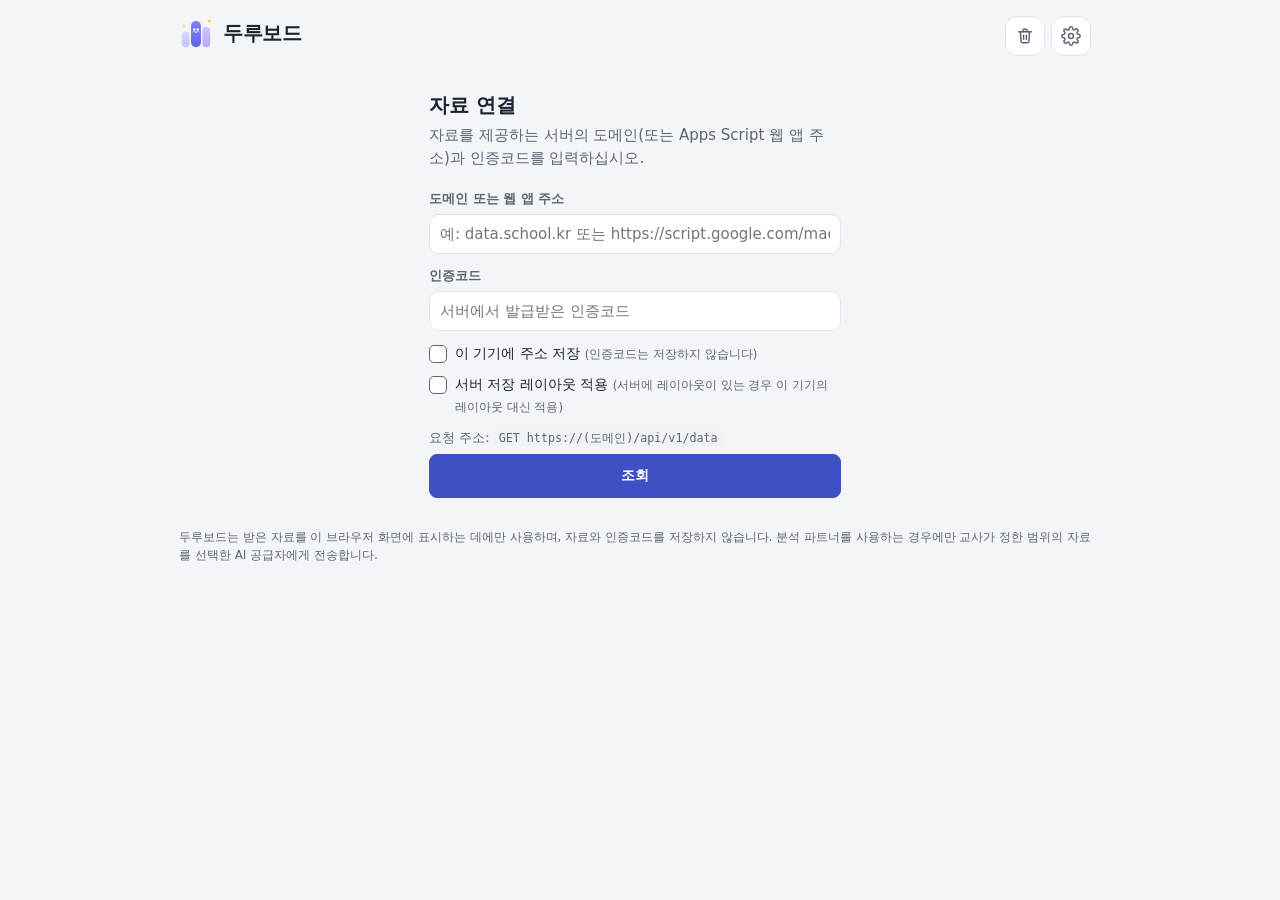
==== commit 12925d42: "Add files via upload" ====
--- a/duruboard/index.html
+++ b/duruboard/index.html
@@ -37,8 +37,12 @@
     </div>
     <!-- 자료를 불러온 뒤 우측 상단에 표시되는 버튼 -->
     <div id="fabs" class="fabs">
-    <button type="button" id="btn-wipe" class="fab" aria-label="초기화" title="초기화">
+    <span id="fetched-at" class="fetched" hidden></span>
+    <button type="button" id="btn-refresh" class="fab" hidden aria-label="새로 고침 (자료 다시 조회)" title="새로 고침">
       <svg viewBox="0 0 24 24" width="20" height="20" aria-hidden="true" fill="none" stroke="currentColor" stroke-width="1.8" stroke-linecap="round" stroke-linejoin="round"><path d="M4 12a8 8 0 1 0 2.4-5.7"/><path d="M4 4v4.5h4.5"/></svg>
+    </button>
+    <button type="button" id="btn-wipe" class="fab" aria-label="초기화 (보드와 저장 정보 모두 삭제)" title="초기화">
+      <svg viewBox="0 0 24 24" width="20" height="20" aria-hidden="true" fill="none" stroke="currentColor" stroke-width="1.8" stroke-linecap="round" stroke-linejoin="round"><path d="M4.5 7h15"/><path d="M9.5 7V5.2A1.2 1.2 0 0 1 10.7 4h2.6a1.2 1.2 0 0 1 1.2 1.2V7"/><path d="M6.5 7l.8 11.6A1.6 1.6 0 0 0 8.9 20h6.2a1.6 1.6 0 0 0 1.6-1.4L17.5 7"/><path d="M10.3 11v5M13.7 11v5"/></svg>
     </button>
     <button type="button" id="btn-groups" class="fab" hidden aria-label="그룹 관리" title="그룹 관리">
       <svg viewBox="0 0 24 24" width="20" height="20" aria-hidden="true" fill="none" stroke="currentColor" stroke-width="1.8" stroke-linecap="round" stroke-linejoin="round"><path d="M3 7.5A2 2 0 0 1 5 5.5h4l2 2h8a2 2 0 0 1 2 2v8a2 2 0 0 1-2 2H5a2 2 0 0 1-2-2z"/><path d="M8 12.5h8M8 15.5h5"/></svg>
@@ -71,6 +75,15 @@
           <button type="button" role="radio" data-mode="light" aria-checked="false">밝게</button>
           <button type="button" role="radio" data-mode="dark" aria-checked="false">어둡게</button>
           <button type="button" role="radio" data-mode="auto" aria-checked="true">자동</button>
+        </div>
+      </div>
+      <div class="theme-row auto-row">
+        <span class="field-label">자동 새로 고침</span>
+        <div id="auto-seg" class="seg-theme" role="radiogroup" aria-label="자동 새로 고침 간격">
+          <button type="button" role="radio" data-sec="0" aria-checked="true">끔</button>
+          <button type="button" role="radio" data-sec="30" aria-checked="false">30초</button>
+          <button type="button" role="radio" data-sec="60" aria-checked="false">1분</button>
+          <button type="button" role="radio" data-sec="300" aria-checked="false">5분</button>
         </div>
       </div>
       <div class="clr-sec">
@@ -239,7 +252,7 @@
           <input id="cf-title" class="title-edit" type="text" autocomplete="off" maxlength="100" aria-label="제목" hidden>
           <button type="button" id="btn-title-edit" class="fx-btn" aria-label="제목 수정" title="제목 수정"><svg viewBox="0 0 24 24" width="16" height="16" aria-hidden="true" fill="none" stroke="currentColor" stroke-width="1.9" stroke-linecap="round" stroke-linejoin="round"><path d="M4 20h4L18.5 9.5a2.1 2.1 0 0 0-3-3L5 17v3"/><path d="M13.5 7.5l3 3"/></svg></button>
         </div>
-        <span id="kind-name" class="kind-name" hidden>그래프 추가</span>
+        <span id="kind-name" class="kind-name" hidden>그래프·표 추가</span>
         <button type="button" id="btn-help" class="guide-btn"><svg class="q-ico" viewBox="0 0 24 24" aria-hidden="true"><circle cx="12" cy="12" r="9"/><path d="M9.7 9.4a2.4 2.4 0 0 1 4.6.8c0 1.6-2.3 2.1-2.3 3.5"/><circle class="q-dot" cx="12" cy="17" r="1"/></svg><span>사용 안내</span></button>
       </div>
       <div class="builder-grid">
@@ -415,7 +428,7 @@
             <div class="pv-head">
               <p class="vis-label">결과</p>
               <div class="kind-seg" role="radiogroup" aria-label="개체 종류">
-                <button type="button" id="kd-chart" role="radio" aria-checked="true">그래프</button>
+                <button type="button" id="kd-chart" role="radio" aria-checked="true">그래프·표</button>
                 <button type="button" id="kd-stat" role="radio" aria-checked="false">통계</button>
               </div>
             </div>
@@ -472,7 +485,7 @@
         
       </ol>
       <div class="guide-box">
-        <p><strong>표로 전환</strong> 미리보기 오른쪽 아래의 [표로 전환]을 누르면 그 자리에 자료 표가 표시되며, 선택한 열과 계산 결과가 색으로 구분됩니다. [그래프로 전환]·[통계로 전환]을 누르면 돌아갑니다.</p>
+        <p><strong>표로 전환</strong> 미리보기 오른쪽 아래의 [표로 전환]을 누르면 그 자리에 자료 표가 표시되며, 선택한 열과 계산 결과가 색으로 구분됩니다. [미리보기로 전환]을 누르면 돌아갑니다.</p>
         <p><strong>용어</strong> 입력 칸: 값이 들어 있는 칸 · 미입력 칸: 빈칸 · 행: 가로줄(보통 학생 한 명) · 열: 세로줄(단원, 과제 등)</p>
       </div>
       <div class="dialog-actions">
@@ -499,8 +512,8 @@
       <div class="kind-cards kc-gap">
         <button type="button" id="kc-chart" class="kind-card">
           <svg class="kc-art" viewBox="0 0 120 64" aria-hidden="true"><path class="kc-axis" d="M8 56h104"/><rect x="16" y="30" width="14" height="26" rx="2"/><rect x="38" y="14" width="14" height="42" rx="2"/><rect x="60" y="24" width="14" height="32" rx="2"/><rect x="82" y="8" width="14" height="48" rx="2"/></svg>
-          <b>그래프</b>
-          <span>항목별 값을 막대, 꺾은선 등으로 비교합니다.</span>
+          <b>그래프·표</b>
+          <span>항목별 값을 막대, 꺾은선, 표, 명단 등으로 비교합니다.</span>
         </button>
         <button type="button" id="kc-stat" class="kind-card">
           <svg class="kc-art" viewBox="0 0 120 64" aria-hidden="true"><rect class="kc-box" x="14" y="6" width="92" height="52" rx="8"/><rect class="kc-line" x="26" y="16" width="34" height="5" rx="2.5"/><text x="26" y="44" class="kc-num">84.7%</text></svg>
--- a/duruboard/style.css
+++ b/duruboard/style.css
@@ -2503,3 +2503,27 @@
 @media (prefers-color-scheme: dark) { :root:not([data-theme="light"]) { --bm2a: #7b82f2; --bm2b: #5f66e4; --bm-face: #ffffff; } }
 /* Apps Script 웹 앱 안에서 열린 경우: 주소·인증코드 입력 숨김 */
 body.embedded .conn-net { display: none !important; }
+/* 새로 고침 중 회전, 상단 단추 5개 여백 */
+.fab.spin svg { animation: fab-spin .8s linear infinite; }
+@keyframes fab-spin { to { transform: rotate(360deg); } }
+@media (prefers-reduced-motion: reduce) { .fab.spin svg { animation: none; } }
+@media (max-width: 943.98px) { .app-header { padding-right: 200px !important; } }
+@media (min-width: 944px) { .app-header { padding-right: 270px !important; } }
+#btn-wipe:hover { color: var(--danger); }
+/* 마지막 조회 시각 (넓은 화면에서 새로 고침 단추 왼쪽) */
+.fetched { display: none; }
+@media (min-width: 944px) {
+  .fetched:not([hidden]) { display: inline-flex; flex-direction: column; align-items: flex-end; justify-content: center; gap: 1px; margin-right: 4px; line-height: 1.2; white-space: nowrap; }
+  .fetched-t { font-size: 12px; color: var(--text-2); font-variant-numeric: tabular-nums; }
+  .fetched-a { font-size: 11px; color: var(--accent); font-weight: 600; }
+  .fetched-e { font-size: 11px; color: var(--danger); font-weight: 600; }
+  .app-header { padding-right: 360px !important; }
+}
+.auto-row { margin-top: 2px; }
+/* 개체 편집: 상단 미리보기 영역 높이 고정 (선택에 따라 높이가 바뀌지 않게, 넘치는 내용은 안에서 스크롤) */
+.dialog.builder .builder-visual .vis-pane { height: clamp(250px, 40dvh, 400px) !important; max-height: none !important; overflow: hidden; }
+#vp-preview { display: flex !important; flex-direction: column; min-height: 0; }
+#vp-preview .pv-box { flex: 1 1 auto; min-height: 0; max-height: none; overflow-y: auto; display: flex; flex-direction: column; }
+#vp-preview .pv-plot { flex: 1 1 auto; min-height: 0; display: flex; flex-direction: column; }
+#vp-preview .chart-box.small { flex: 1 1 auto; height: auto !important; min-height: 120px; }
+#vp-schema { overflow-y: auto; }
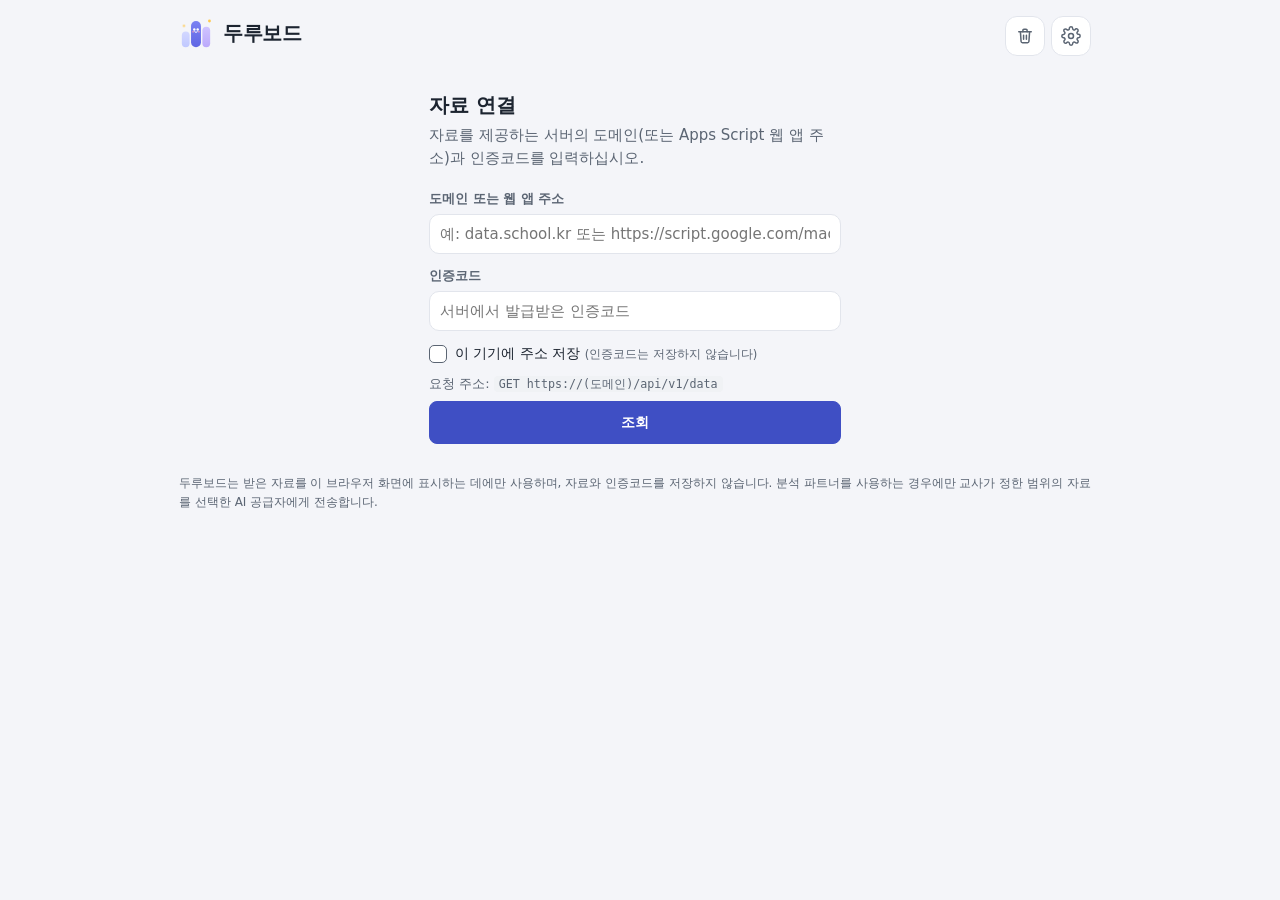
==== commit 8cbe5d56: "Add files via upload" ====
--- a/duruboard/index.html
+++ b/duruboard/index.html
@@ -182,6 +182,7 @@
       <div class="actions">
         <button type="button" id="btn-preview" class="btn small">원자료 보기</button>
         <button type="button" id="btn-refetch" class="btn small">다시 조회</button>
+        <button type="button" id="btn-server-layout" class="btn small" hidden>서버 레이아웃 적용</button>
         <button type="button" id="btn-reset" class="btn small">레이아웃 초기화</button>
         <button type="button" id="btn-disconnect" class="btn small danger">연결 해제</button>
       </div>
@@ -212,10 +213,6 @@
               <input id="chk-save-domain" type="checkbox">
               <span>이 기기에 주소 저장 <small>(인증코드는 저장하지 않습니다)</small></span>
             </label>
-            <label class="check">
-              <input id="chk-server-layout" type="checkbox">
-              <span>서버 저장 레이아웃 적용 <small>(서버에 레이아웃이 있는 경우 이 기기의 레이아웃 대신 적용)</small></span>
-            </label>
             <p class="hint conn-net">요청 주소: <code id="req-preview">GET https://(도메인)/api/v1/data</code></p>
             <button type="button" id="btn-fetch" class="btn primary block">조회</button>
             <p id="msg" class="msg" role="status" aria-live="polite"></p>
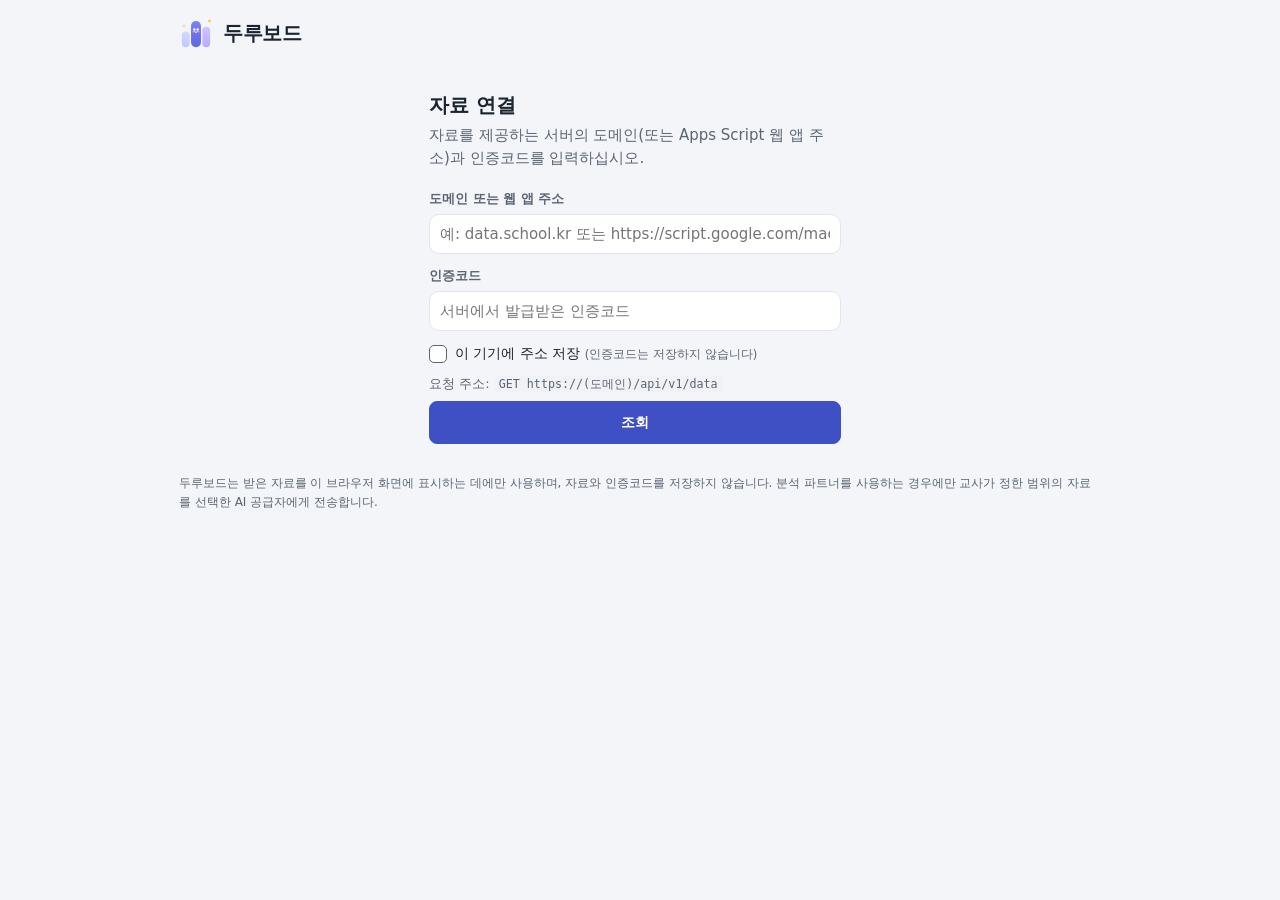
==== commit 8f9b959a: "Add files via upload" ====
--- a/duruboard/index.html
+++ b/duruboard/index.html
@@ -9,7 +9,7 @@
         content="default-src 'self'; script-src 'self'; style-src 'self'; img-src 'self' data:; connect-src https: http://localhost:* http://127.0.0.1:*; object-src 'none'; base-uri 'none'; form-action 'none'">
   <title>두루보드</title>
   <link rel="icon" href="data:image/svg+xml,%3Csvg%20xmlns%3D%22http%3A//www.w3.org/2000/svg%22%20viewBox%3D%220%200%2048%2048%22%3E%3Crect%20x%3D%224%22%20y%3D%2222%22%20width%3D%2211%22%20height%3D%2222%22%20rx%3D%225.5%22%20fill%3D%22%23c6cdff%22/%3E%3Crect%20x%3D%2217%22%20y%3D%227%22%20width%3D%2214%22%20height%3D%2237%22%20rx%3D%227%22%20fill%3D%22%239ea6fc%22/%3E%3Crect%20x%3D%2233%22%20y%3D%2215%22%20width%3D%2211%22%20height%3D%2229%22%20rx%3D%225.5%22%20fill%3D%22%23c4b5fd%22/%3E%3Ccircle%20cx%3D%2221.6%22%20cy%3D%2219%22%20r%3D%221.7%22%20fill%3D%22%233d2280%22/%3E%3Ccircle%20cx%3D%2226.4%22%20cy%3D%2219%22%20r%3D%221.7%22%20fill%3D%22%233d2280%22/%3E%3Cpath%20d%3D%22M22.2%2022.4q1.8%201.8%203.6%200%22%20fill%3D%22none%22%20stroke%3D%22%233d2280%22%20stroke-width%3D%221.4%22%20stroke-linecap%3D%22round%22/%3E%3C/svg%3E">
-  <link rel="stylesheet" href="style.css">
+  <link rel="stylesheet" href="style.css?v=20261101b">
 </head>
 <body>
   <header class="app-header">
@@ -41,13 +41,13 @@
     <button type="button" id="btn-refresh" class="fab" hidden aria-label="새로 고침 (자료 다시 조회)" title="새로 고침">
       <svg viewBox="0 0 24 24" width="20" height="20" aria-hidden="true" fill="none" stroke="currentColor" stroke-width="1.8" stroke-linecap="round" stroke-linejoin="round"><path d="M4 12a8 8 0 1 0 2.4-5.7"/><path d="M4 4v4.5h4.5"/></svg>
     </button>
-    <button type="button" id="btn-wipe" class="fab" aria-label="초기화 (보드와 저장 정보 모두 삭제)" title="초기화">
+    <button type="button" id="btn-wipe" class="fab" hidden aria-label="초기화 (보드와 저장 정보 모두 삭제)" title="초기화">
       <svg viewBox="0 0 24 24" width="20" height="20" aria-hidden="true" fill="none" stroke="currentColor" stroke-width="1.8" stroke-linecap="round" stroke-linejoin="round"><path d="M4.5 7h15"/><path d="M9.5 7V5.2A1.2 1.2 0 0 1 10.7 4h2.6a1.2 1.2 0 0 1 1.2 1.2V7"/><path d="M6.5 7l.8 11.6A1.6 1.6 0 0 0 8.9 20h6.2a1.6 1.6 0 0 0 1.6-1.4L17.5 7"/><path d="M10.3 11v5M13.7 11v5"/></svg>
     </button>
     <button type="button" id="btn-groups" class="fab" hidden aria-label="그룹 관리" title="그룹 관리">
       <svg viewBox="0 0 24 24" width="20" height="20" aria-hidden="true" fill="none" stroke="currentColor" stroke-width="1.8" stroke-linecap="round" stroke-linejoin="round"><path d="M3 7.5A2 2 0 0 1 5 5.5h4l2 2h8a2 2 0 0 1 2 2v8a2 2 0 0 1-2 2H5a2 2 0 0 1-2-2z"/><path d="M8 12.5h8M8 15.5h5"/></svg>
     </button>
-    <button type="button" id="fab-export" class="fab" aria-label="레이아웃 설정" title="레이아웃 설정" aria-expanded="false" aria-controls="pop-export">
+    <button type="button" id="fab-export" class="fab" hidden aria-label="레이아웃 설정" title="레이아웃 설정" aria-expanded="false" aria-controls="pop-export">
       <svg viewBox="0 0 24 24" width="20" height="20" aria-hidden="true" fill="none" stroke="currentColor" stroke-width="1.8" stroke-linecap="round" stroke-linejoin="round"><circle cx="12" cy="12" r="3"/><path d="M19.4 15a1.7 1.7 0 0 0 .3 1.8l.1.1a2 2 0 1 1-2.8 2.8l-.1-.1a1.7 1.7 0 0 0-1.8-.3 1.7 1.7 0 0 0-1 1.5V21a2 2 0 1 1-4 0v-.1a1.7 1.7 0 0 0-1.1-1.5 1.7 1.7 0 0 0-1.8.3l-.1.1a2 2 0 1 1-2.8-2.8l.1-.1a1.7 1.7 0 0 0 .3-1.8 1.7 1.7 0 0 0-1.5-1H3a2 2 0 1 1 0-4h.1a1.7 1.7 0 0 0 1.5-1.1 1.7 1.7 0 0 0-.3-1.8l-.1-.1a2 2 0 1 1 2.8-2.8l.1.1a1.7 1.7 0 0 0 1.8.3H9a1.7 1.7 0 0 0 1-1.5V3a2 2 0 1 1 4 0v.1a1.7 1.7 0 0 0 1 1.5 1.7 1.7 0 0 0 1.8-.3l.1-.1a2 2 0 1 1 2.8 2.8l-.1.1a1.7 1.7 0 0 0-.3 1.8V9a1.7 1.7 0 0 0 1.5 1H21a2 2 0 1 1 0 4h-.1a1.7 1.7 0 0 0-1.5 1z"/></svg>
     </button>
     <button type="button" id="fab" class="fab" hidden aria-label="자료 연결 및 요약" title="자료 연결 및 요약" aria-expanded="false" aria-controls="pop">
@@ -182,7 +182,6 @@
       <div class="actions">
         <button type="button" id="btn-preview" class="btn small">원자료 보기</button>
         <button type="button" id="btn-refetch" class="btn small">다시 조회</button>
-        <button type="button" id="btn-server-layout" class="btn small" hidden>서버 레이아웃 적용</button>
         <button type="button" id="btn-reset" class="btn small">레이아웃 초기화</button>
         <button type="button" id="btn-disconnect" class="btn small danger">연결 해제</button>
       </div>
@@ -654,6 +653,6 @@
   </dialog>
 
   <script src="vendor/chart.umd.js"></script>
-  <script src="app.js"></script>
+  <script src="app.js?v=20261101b"></script>
 </body>
 </html>
